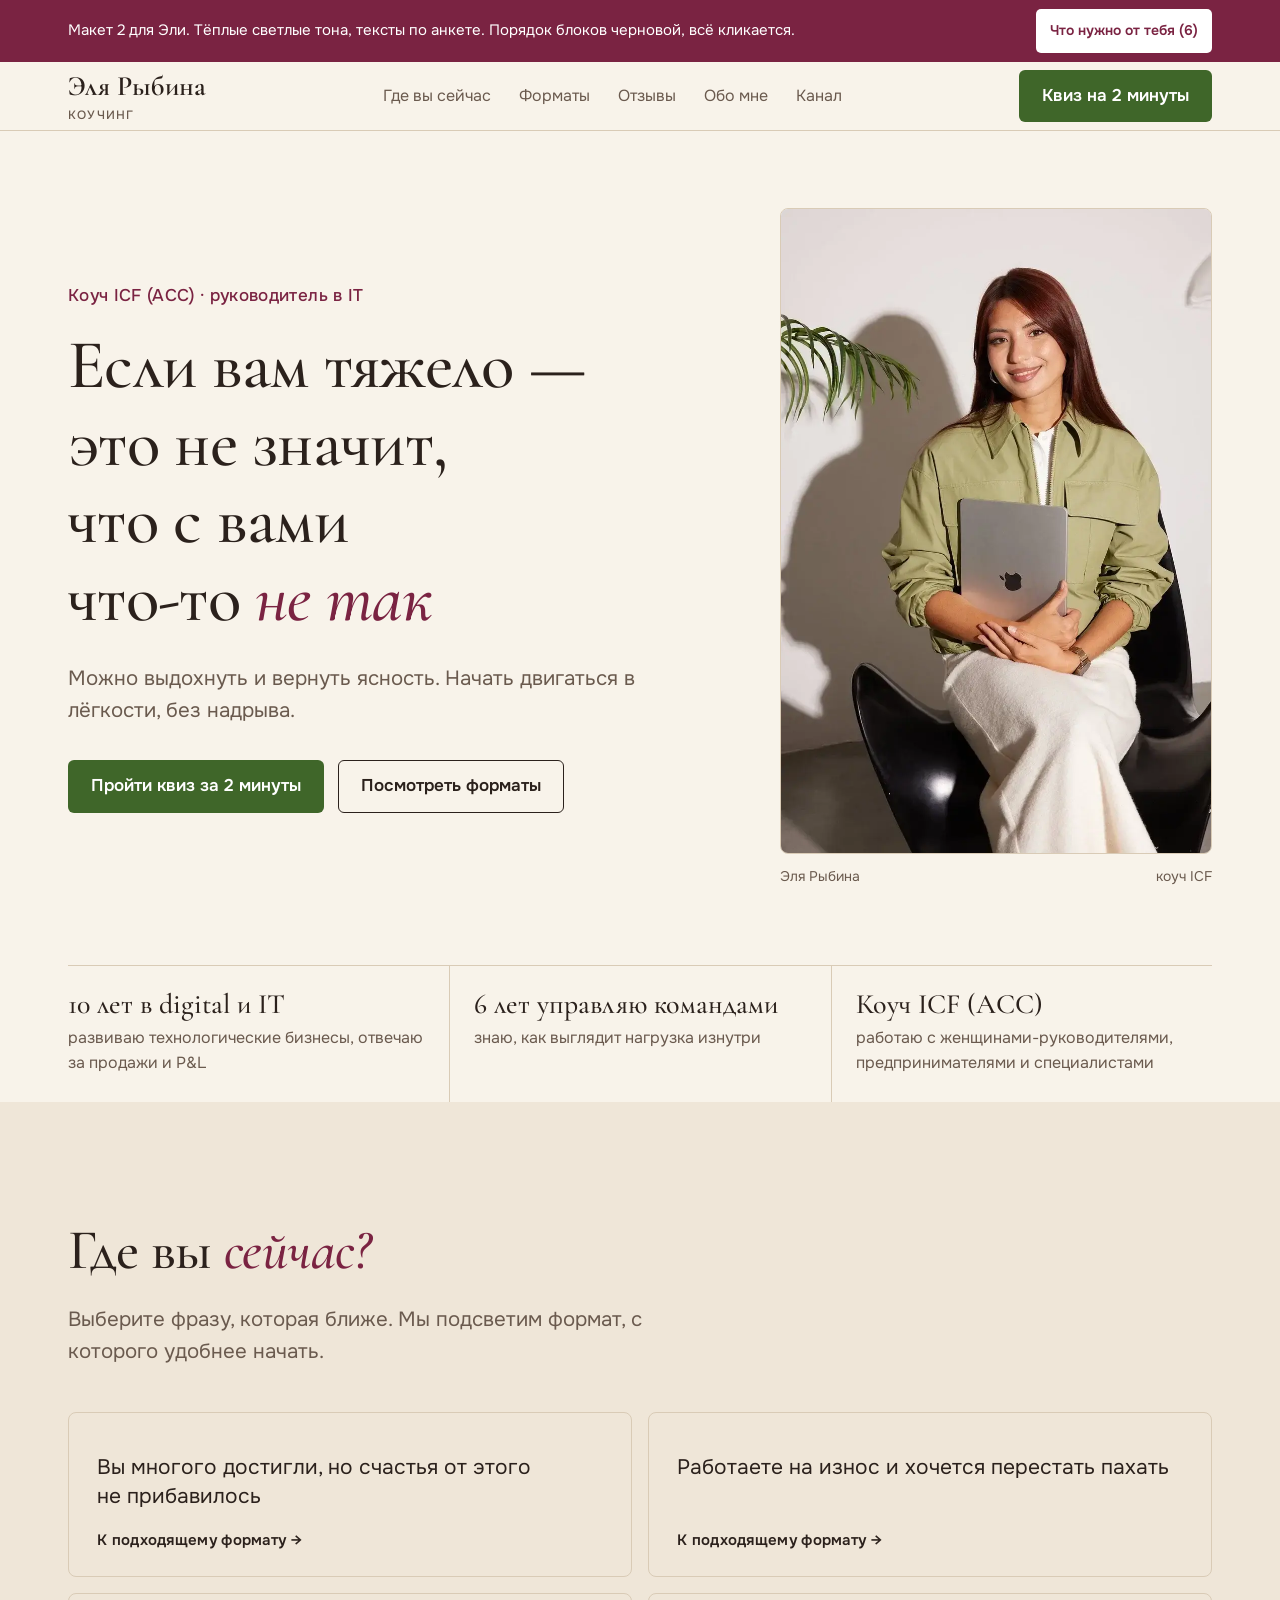
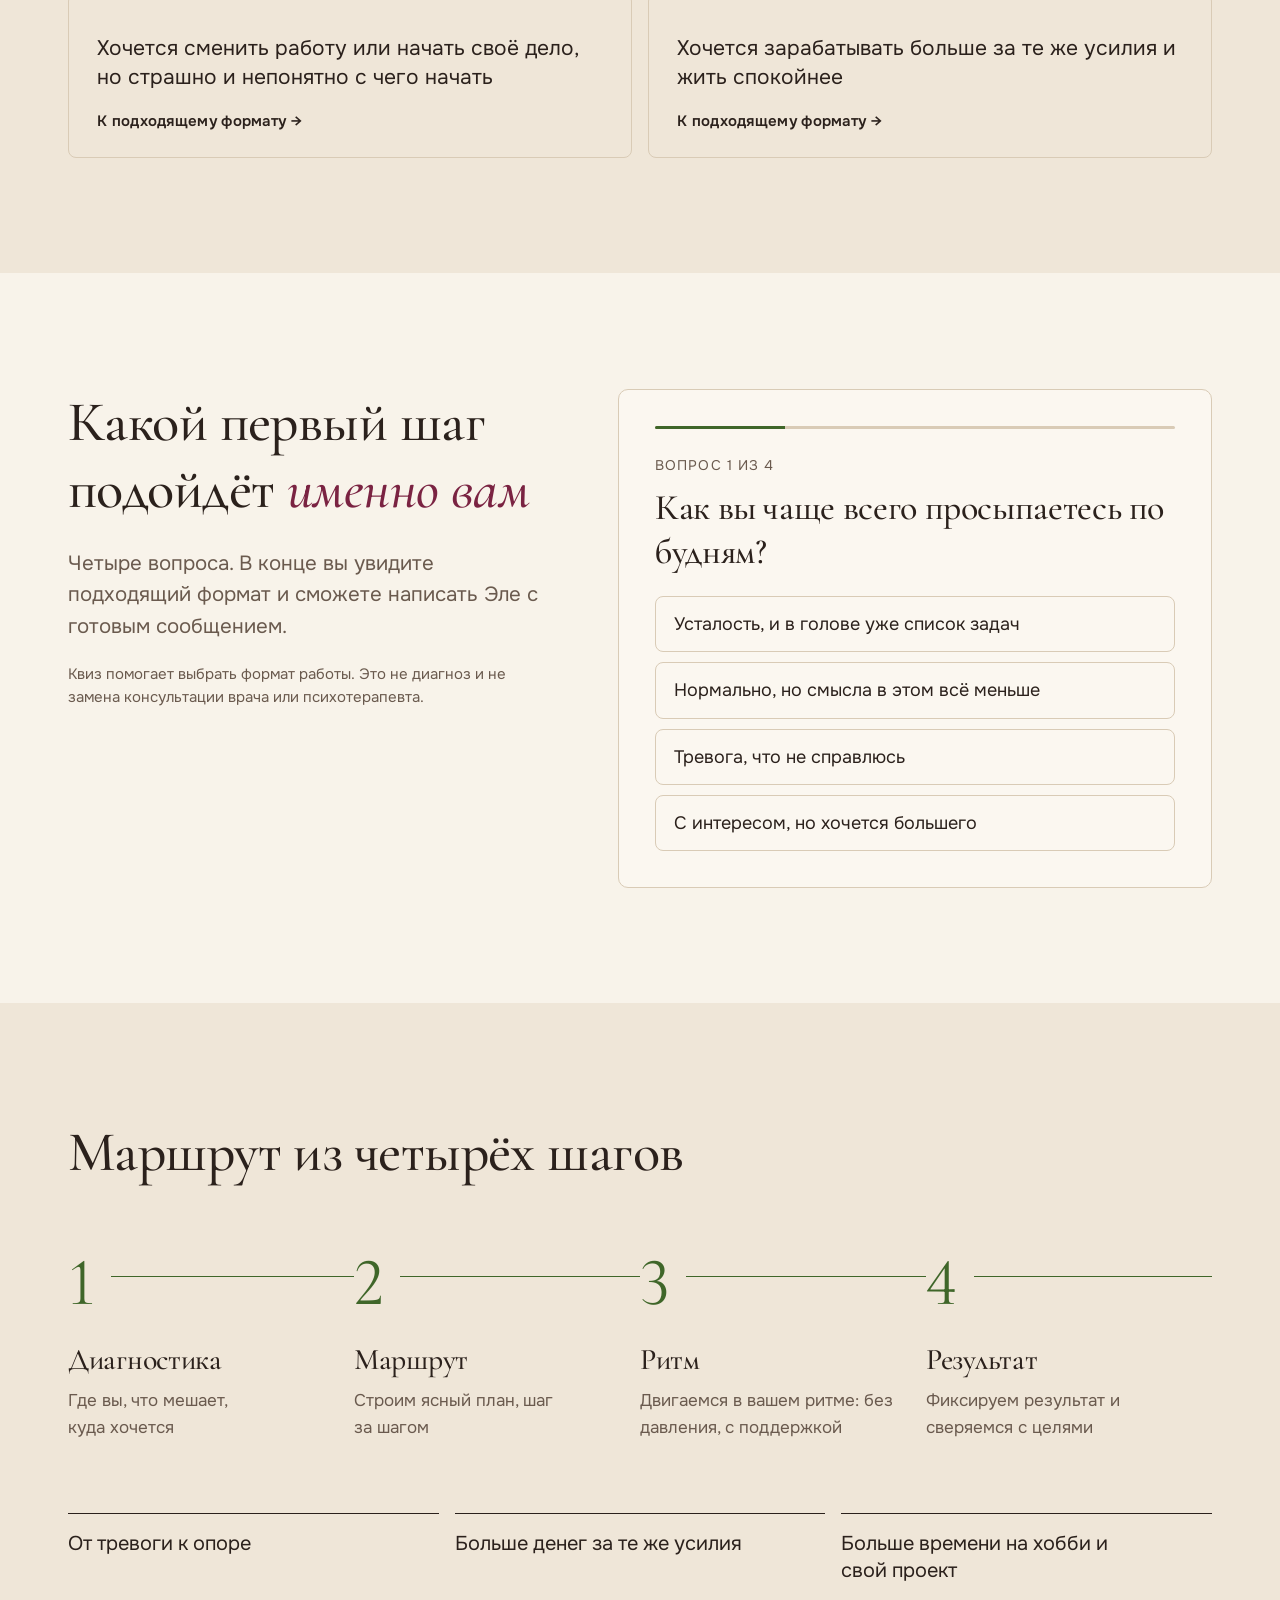
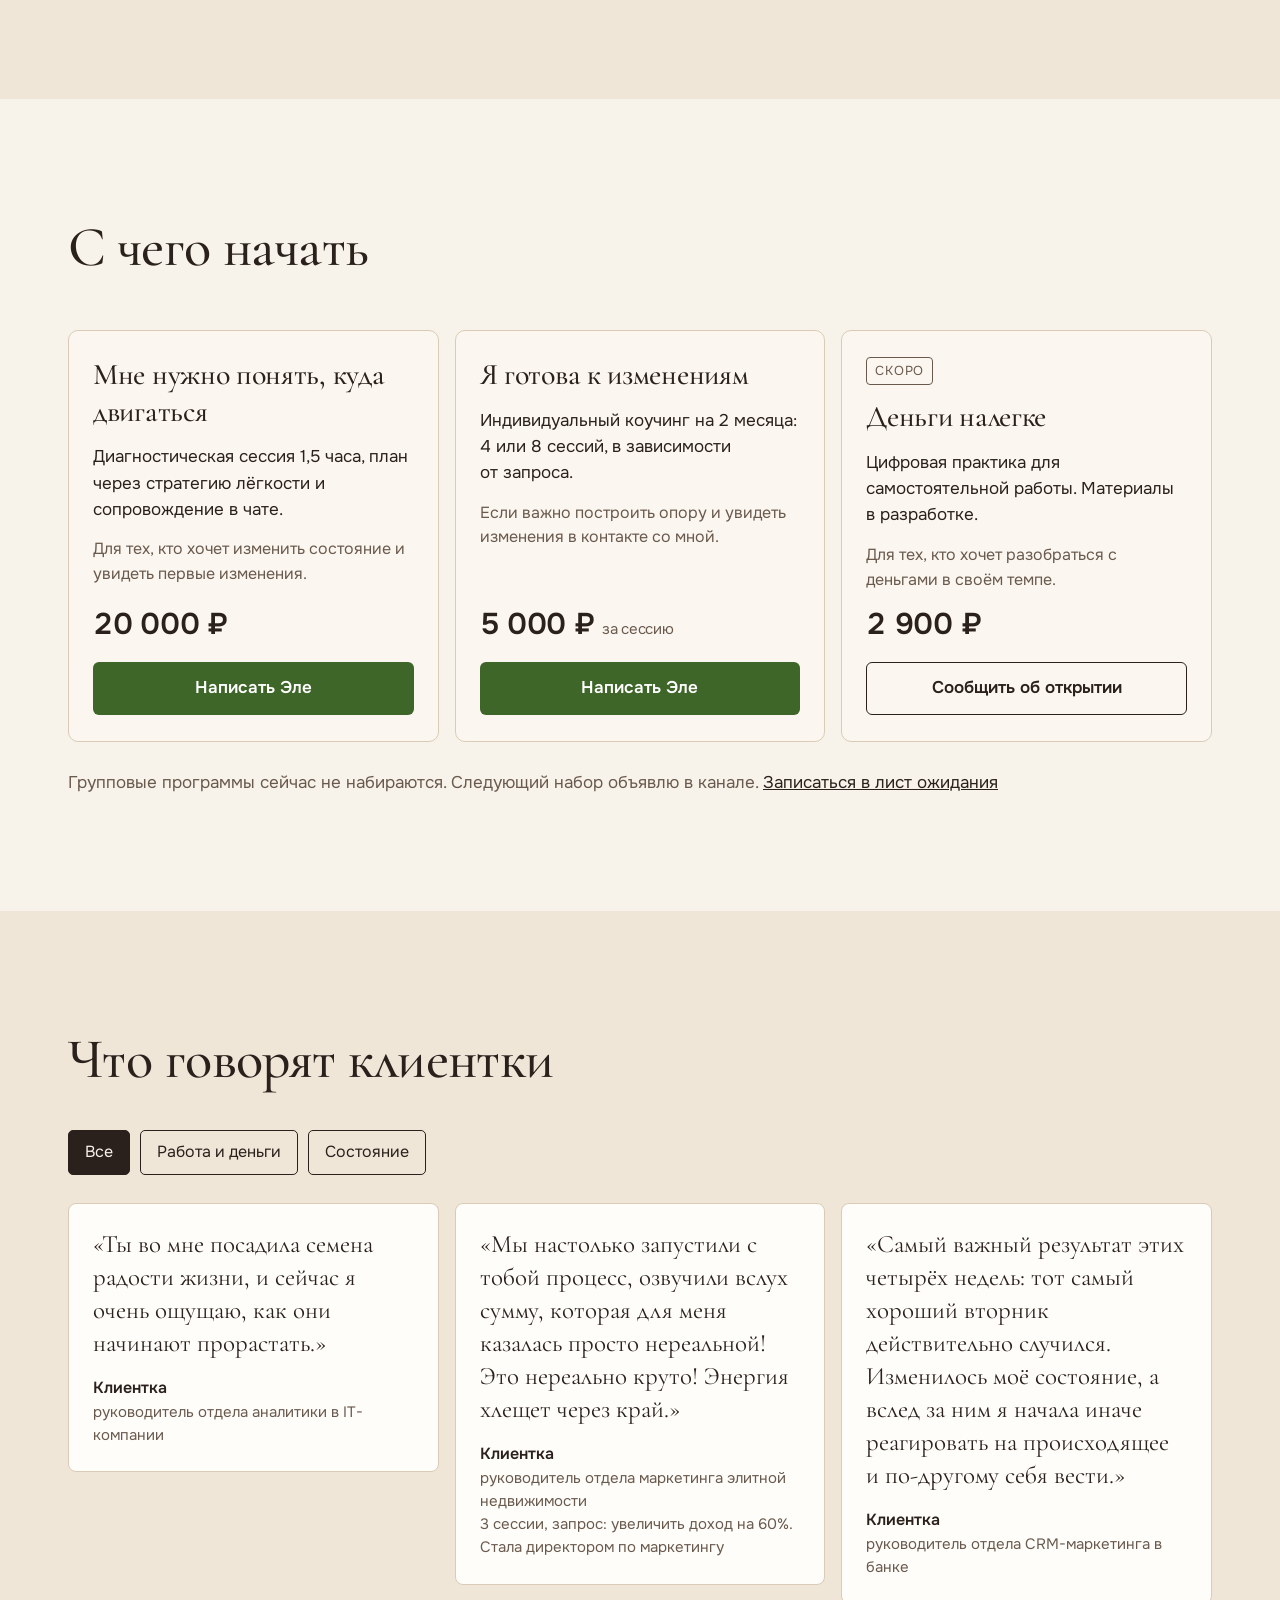
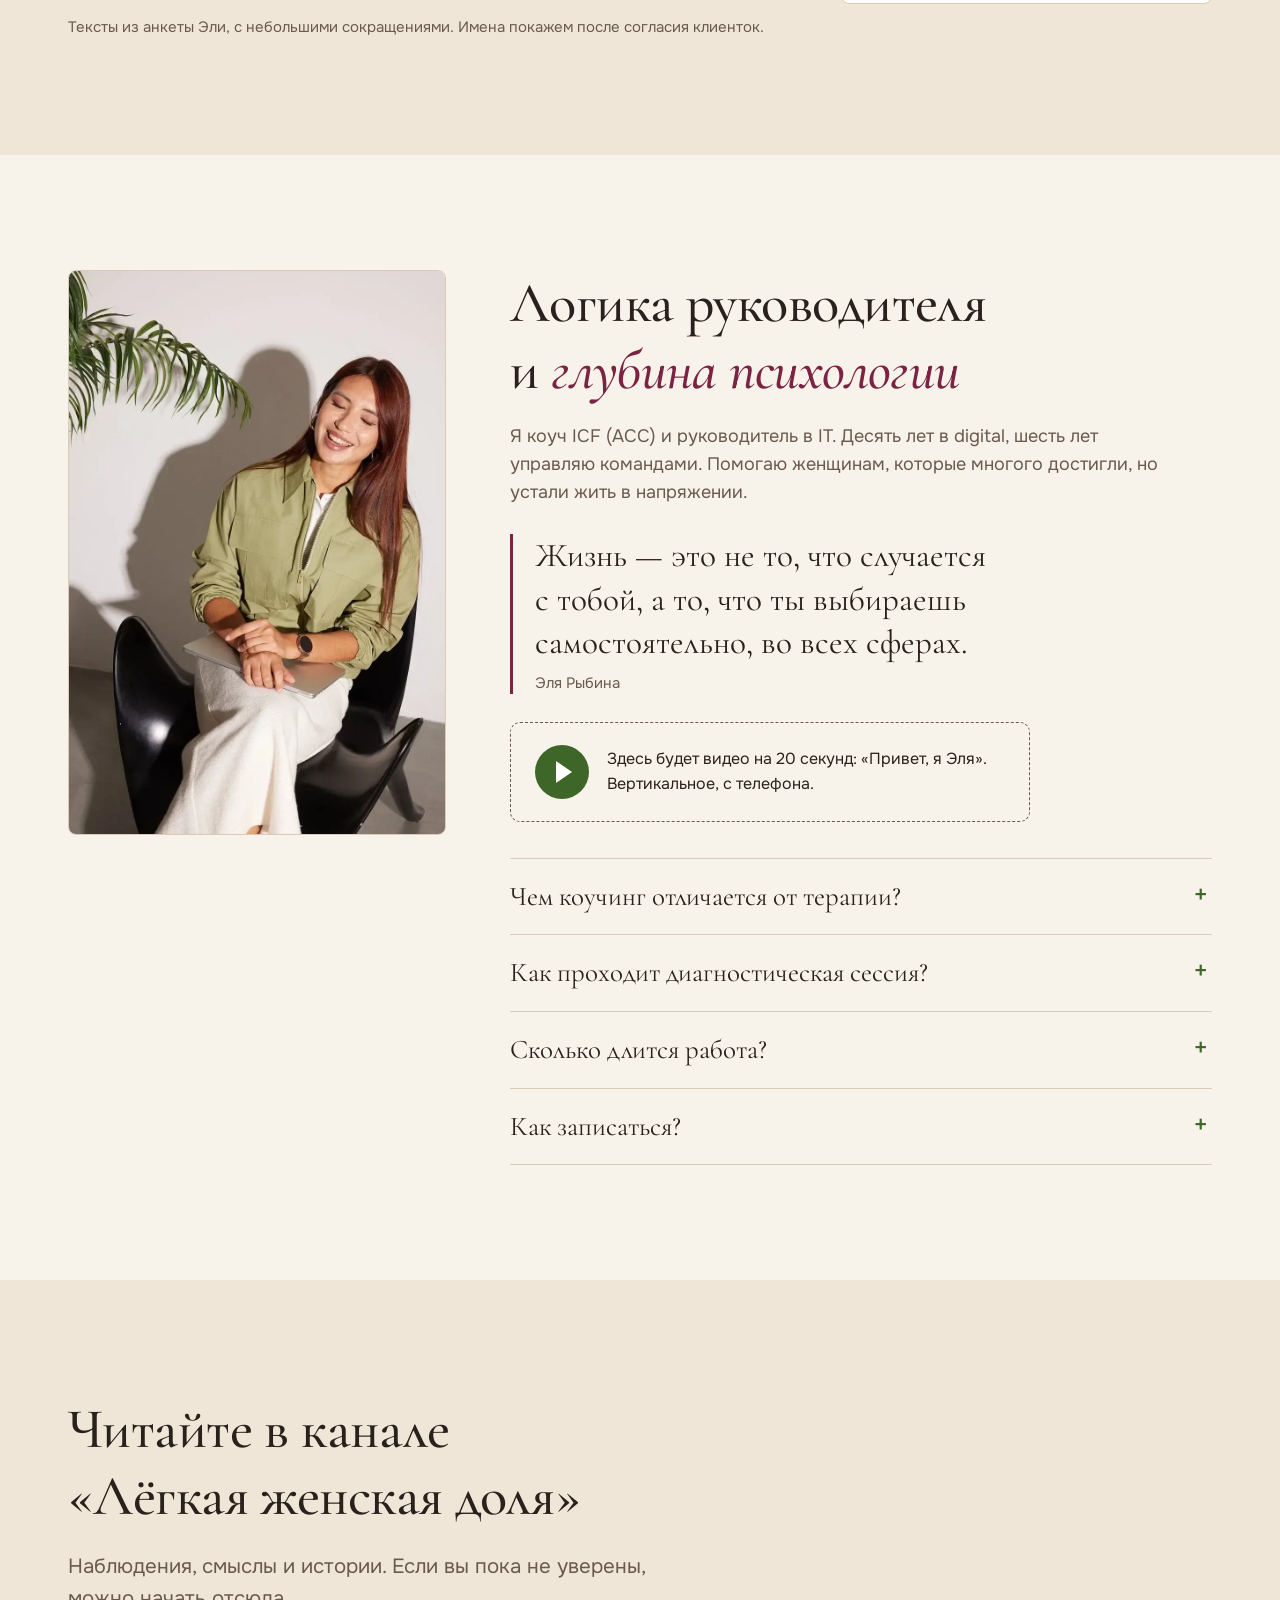
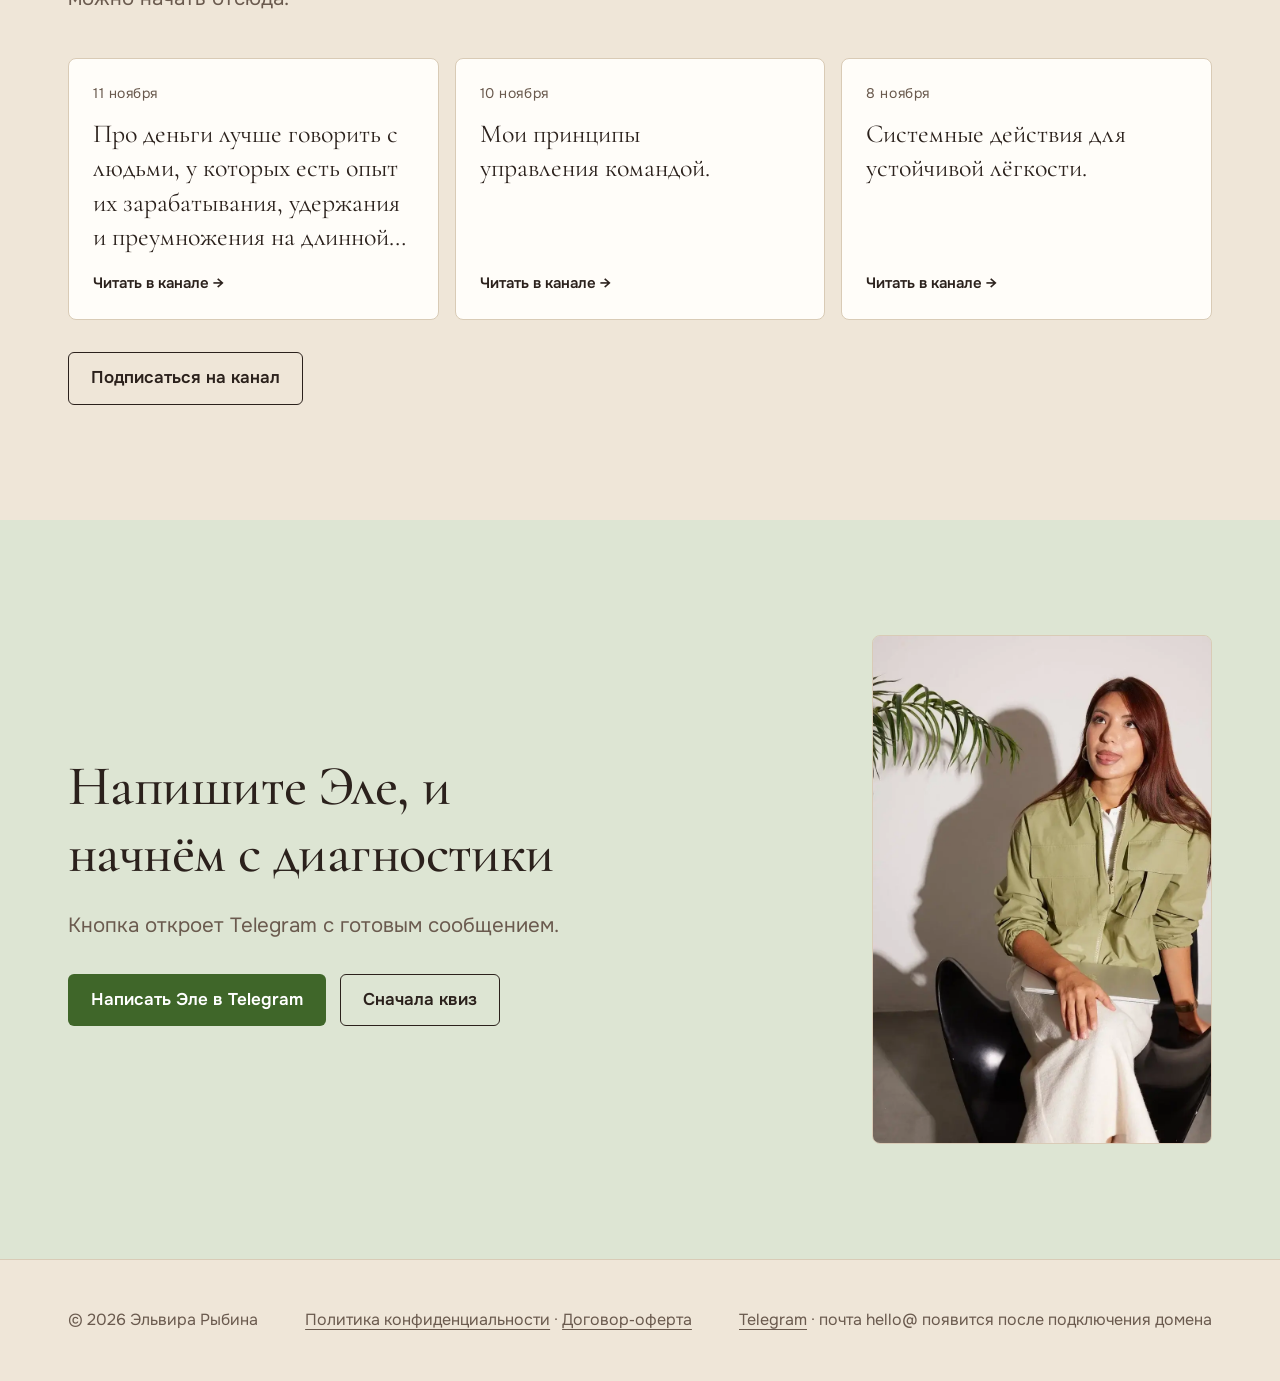
==== index.html @ 5ad1e7fe "Static mockup preview" ====
<!doctype html>
<html lang="ru">
<head>
<meta charset="utf-8">
<meta name="viewport" content="width=device-width,initial-scale=1">
<title>Эля Рыбина — коучинг (макет 2)</title>
<meta name="description" content="Коуч ICF Эля Рыбина: диагностика, маршрут и ритм для тех, кому тяжело, и для тех, кто хочет сменить дело. Квиз на 2 минуты и запись в Telegram.">
<meta name="robots" content="noindex,nofollow">
<meta property="og:type" content="website">
<meta property="og:title" content="Эля Рыбина — коучинг без надрыва">
<meta property="og:description" content="Квиз на 2 минуты: какой первый шаг подойдёт именно вам. Превью нового сайта.">
<link rel="preconnect" href="https://fonts.googleapis.com">
<link rel="preconnect" href="https://fonts.gstatic.com" crossorigin>
<link href="https://fonts.googleapis.com/css2?family=Cormorant+Garamond:ital,wght@0,500;0,600;1,500;1,600&family=Onest:wght@400;500;600&display=swap" rel="stylesheet">
<style>
:root{
  --forest:#EFE6D8; --forest2:#FBF7F0; --moss:#3F6629; --lime:#3F6629; --wine:#7A2342;
  --paper:#F8F3EA; --ink:#2B211C;
  --on-dark:#2B211C; --mut-dark:#6A5A4E; --line-d:#D9CBB6;
  --mut-light:#6A5A4E; --line-l:#D9CBB6;
  --serif:"Cormorant Garamond",Georgia,serif; --sans:Onest,system-ui,sans-serif;
  --gut:clamp(20px,4vw,48px); --max:1240px;
}
*{box-sizing:border-box;margin:0}
html{scroll-behavior:smooth;scroll-padding-top:72px}
body{font-family:var(--sans);font-size:18px;line-height:1.55;color:var(--on-dark);background:var(--forest);-webkit-text-size-adjust:100%}
img{display:block;max-width:100%;height:auto}
a{color:inherit}
button{font:inherit;color:inherit;cursor:pointer}
:focus-visible{outline:3px solid var(--lime);outline-offset:3px}
.wrap{max-width:var(--max);margin:0 auto;padding-inline:var(--gut)}
.dark{background:var(--forest);color:var(--on-dark)}
.light{background:var(--paper);color:var(--ink)}
section{padding-block:clamp(64px,9vw,120px)}
.kicker{font-size:14px;letter-spacing:.08em;text-transform:uppercase;font-weight:500;color:var(--lime);margin-bottom:18px}
.light .kicker{color:var(--moss)}
.hero .kicker{text-transform:none;letter-spacing:.02em;font-size:17px}
h1,h2,h3{font-family:var(--serif);font-weight:500;letter-spacing:-.01em;font-variant-numeric:lining-nums;font-feature-settings:"lnum" 1}
h1{font-size:clamp(44px,5.4vw,80px);line-height:1.12;text-wrap:balance}
h1 em,h2 em{font-style:italic;color:var(--lime)}
.light h2 em{color:var(--moss)}
h2{font-size:clamp(36px,4.4vw,58px);line-height:1.2;text-wrap:balance;max-width:24ch}
h3{font-size:30px;line-height:1.22}
p{text-wrap:pretty}
.lead{font-size:clamp(19px,1.6vw,22px);color:var(--mut-dark);max-width:46ch}
.light .lead{color:var(--mut-light)}
.btn{display:inline-flex;align-items:center;gap:10px;min-height:48px;padding:12px 22px;border-radius:6px;font-weight:600;font-size:17px;text-decoration:none;border:1px solid transparent;transition:transform .2s,background-color .2s,color .2s}
.btn:hover{transform:translateY(-2px)}
.btn-lime{background:var(--lime);color:#17220F}
.btn-ghost{background:transparent;border-color:var(--mut-dark);color:var(--on-dark)}
.btn-ghost:hover{background:var(--on-dark);color:var(--forest)}
.btn-ink{background:var(--forest);color:var(--on-dark)}
.btn-line{background:transparent;border-color:var(--ink);color:var(--ink)}
.btn-line:hover{background:var(--ink);color:var(--paper)}

/* preview ribbon */
.ribbon{background:var(--lime);color:#17220F;font-size:15px}
.ribbon .wrap{display:flex;gap:16px;align-items:center;justify-content:space-between;padding-block:9px}
.ribbon button{background:#17220F;color:var(--lime);border:0;border-radius:5px;padding:7px 14px;font-weight:600;font-size:14px;white-space:nowrap}

/* header */
header.top{position:sticky;top:0;z-index:20;background:var(--forest);border-bottom:1px solid var(--line-d)}
header.top .wrap{display:flex;align-items:center;justify-content:space-between;gap:20px;min-height:68px}
.brand{font-family:var(--serif);font-size:28px;font-weight:600;text-decoration:none;line-height:1.2}
.brand small{display:block;font-family:var(--sans);font-size:12px;letter-spacing:.1em;text-transform:uppercase;font-weight:500;color:var(--mut-dark);margin-top:5px}
nav.main{display:flex;gap:28px}
nav.main a{text-decoration:none;font-size:16px;color:var(--mut-dark);padding-block:8px}
nav.main a:hover{color:var(--on-dark)}
.menu-btn{display:none;background:none;border:1px solid var(--line-d);border-radius:6px;padding:9px 14px;font-size:15px}
.hdr-cta{display:inline-flex}

/* hero */
.hero{padding-block:clamp(40px,6vw,88px) 0}
.hero-grid{display:grid;grid-template-columns:minmax(0,1.2fr) minmax(0,.8fr);gap:clamp(32px,5vw,80px);align-items:center}
.hero .lead{margin:26px 0 34px}
.cta-row{display:flex;flex-wrap:wrap;gap:14px}
.photo{border:1px solid var(--line-d);border-radius:8px;overflow:hidden;background:#e6e2e1}
.photo img{width:100%}
.cap{display:flex;justify-content:space-between;gap:12px;font-size:14px;color:var(--mut-dark);margin-top:12px}
.facts{display:grid;grid-template-columns:repeat(3,1fr);margin-top:clamp(48px,6vw,80px);border-top:1px solid var(--line-d)}
.facts div{padding:22px 24px 26px 0;font-size:16px;color:var(--mut-dark)}
.facts div+div{padding-left:24px;border-left:1px solid var(--line-d)}
.facts b{display:block;font-family:var(--serif);font-size:26px;line-height:1.15;font-weight:500;color:var(--on-dark);margin-bottom:6px}

/* doors */
.doors{display:grid;grid-template-columns:repeat(2,1fr);gap:16px;margin-top:44px;align-items:start}
.door{display:block;text-align:left;background:transparent;border:1px solid var(--line-l);border-radius:8px;padding:26px 28px 24px;width:100%;transition:background-color .2s,color .2s,transform .2s}
.door:hover{background:var(--forest);color:var(--on-dark);transform:translateY(-2px)}
.door span.n{font-family:var(--serif);font-size:40px;line-height:1.2;color:var(--moss)}
.door:hover span.n{color:var(--lime)}
.door p{font-size:21px;line-height:1.38;margin:14px 0 18px}
.door span.go{font-size:15px;font-weight:600;letter-spacing:.02em}

/* quiz */
.quiz-grid{display:grid;grid-template-columns:minmax(0,.9fr) minmax(0,1.1fr);gap:clamp(32px,5vw,80px);align-items:start}
.quiz-grid .lead{margin-top:24px}
.fine{font-size:15px;color:var(--mut-dark);margin-top:20px;max-width:46ch}
.qcard{background:var(--forest2);border:1px solid var(--line-d);border-radius:10px;padding:clamp(22px,3vw,36px)}
.qprog{height:3px;background:var(--line-d);border-radius:2px;overflow:hidden;margin-bottom:26px}
.qprog i{display:block;height:100%;width:100%;background:var(--lime);transform-origin:left;transform:scaleX(.25);transition:transform .45s cubic-bezier(.2,.7,.2,1)}
.qstep{font-size:14px;letter-spacing:.08em;text-transform:uppercase;color:var(--mut-dark);margin-bottom:10px}
.qcard h3{font-size:clamp(28px,3vw,36px);margin-bottom:22px}
.opts{display:grid;gap:10px}
.opt{text-align:left;background:transparent;border:1px solid var(--line-d);border-radius:8px;padding:15px 18px;font-size:18px;line-height:1.35;transition:border-color .2s,background-color .2s}
.opt:hover{border-color:var(--lime);background:rgba(214,242,92,.06)}
.qback{background:none;border:0;color:var(--mut-dark);font-size:15px;margin-top:18px;text-decoration:underline;text-underline-offset:4px;padding:6px 0}
.res h3{font-size:clamp(34px,4vw,48px);margin-bottom:14px}
.res h3 em{color:var(--lime)}
.res p{color:var(--mut-dark);margin-bottom:12px}
.res .rec{border-top:1px solid var(--line-d);margin-top:20px;padding-top:20px}
.res .rec b{display:block;font-family:var(--serif);font-size:28px;font-weight:500;line-height:1.15;color:var(--on-dark);margin:4px 0 16px}
.hidden{display:none!important}

/* process */
.steps{display:grid;grid-template-columns:repeat(4,1fr);gap:0;margin-top:56px;position:relative}
.steps::before{content:"";position:absolute;left:0;right:0;top:34px;height:1px;background:var(--moss);transform-origin:left;transform:scaleX(0);transition:transform 1.2s cubic-bezier(.2,.7,.2,1)}
.steps.in::before{transform:scaleX(1)}
.step{padding:0 28px 0 0;position:relative}
.step .num{font-family:var(--serif);font-size:68px;line-height:1.2;background:var(--paper);display:inline-block;padding-right:16px;color:var(--moss)}
.step h3{font-size:30px;margin:18px 0 10px}
.step p{color:var(--mut-light);font-size:17px}
.shifts{display:grid;grid-template-columns:repeat(3,1fr);gap:16px;margin-top:64px}
.shift{border-top:1px solid var(--ink);padding-top:16px;font-size:20px;line-height:1.35}

/* formats */
.formats{display:grid;grid-template-columns:repeat(4,1fr);gap:16px;margin-top:48px;align-items:start}
.fcard{border:1px solid var(--line-d);border-radius:10px;padding:26px 24px;background:var(--forest2);display:flex;flex-direction:column;gap:14px;transition:border-color .3s}
.fcard.hl{border-color:var(--lime)}
.fcard h3{font-size:30px}
.fcard .what{color:var(--on-dark);font-size:17px}
.fcard .for{color:var(--mut-dark);font-size:16px}
.price{font-family:var(--serif);font-size:38px;line-height:1.2;margin-top:6px}
.price small{font-family:var(--sans);font-size:15px;color:var(--mut-dark)}
.tag{display:inline-block;align-self:flex-start;font-size:13px;letter-spacing:.06em;text-transform:uppercase;border:1px solid var(--mut-dark);color:var(--mut-dark);border-radius:4px;padding:3px 8px}
.fcard .btn{margin-top:6px;justify-content:center}

/* reviews */
.chips{display:flex;flex-wrap:wrap;gap:10px;margin:36px 0 28px}
.chip{background:transparent;border:1px solid var(--ink);border-radius:5px;padding:9px 16px;font-size:16px}
.chip[aria-pressed=true]{background:var(--ink);color:var(--paper)}
.rev{columns:3;column-gap:16px}
.rv{break-inside:avoid;border:1px solid var(--line-l);border-radius:8px;padding:24px;margin-bottom:16px;background:#fff}
.rv q{display:block;font-family:var(--serif);font-size:25px;line-height:1.32;quotes:"«" "»"}
.rv footer{margin-top:16px;font-size:15px;color:var(--mut-light)}
.rv footer b{display:block;color:var(--ink);font-weight:600;font-size:16px}
.rv.off{display:none}
.src{font-size:15px;color:var(--mut-light);margin-top:12px}

/* about */
.about-grid{display:grid;grid-template-columns:minmax(0,.7fr) minmax(0,1.3fr);gap:clamp(32px,5vw,80px);align-items:start}
.about-grid .photo{max-width:380px}
.about-grid p{margin-top:18px;max-width:56ch;color:var(--mut-dark)}
details{border-top:1px solid var(--line-d)}
details:last-of-type{border-bottom:1px solid var(--line-d)}
summary{list-style:none;cursor:pointer;padding:20px 40px 20px 0;font-family:var(--serif);font-size:27px;line-height:1.32;position:relative}
summary::-webkit-details-marker{display:none}
summary::after{content:"+";position:absolute;right:4px;top:18px;font-family:var(--sans);font-size:28px;color:var(--lime)}
details[open] summary::after{content:"–"}
details p{margin:0 0 22px;max-width:60ch}
.faq{margin-top:36px}

/* channel */
.posts{display:grid;grid-template-columns:repeat(3,1fr);gap:16px;margin-top:44px;align-items:start}
.post{display:block;text-decoration:none;border:1px solid var(--line-l);border-radius:8px;padding:24px;background:#fff;transition:transform .2s,border-color .2s}
.post:hover{transform:translateY(-3px);border-color:var(--ink)}
.post time{font-size:14px;color:var(--mut-light);letter-spacing:.04em}
.post p{font-family:var(--serif);font-size:26px;line-height:1.32;margin:12px 0 18px}
.post span{font-size:15px;font-weight:600}

/* final */
.final-grid{display:grid;grid-template-columns:minmax(0,1.3fr) minmax(0,.7fr);gap:clamp(32px,5vw,80px);align-items:center}
.final .photo{max-width:340px}

footer.site{background:var(--forest);border-top:1px solid var(--line-d);padding-block:36px;font-size:16px;color:var(--mut-dark)}
footer.site .wrap{display:flex;flex-wrap:wrap;gap:12px 32px;justify-content:space-between;align-items:baseline}
footer.site .sep{font-style:normal}
footer.site a{text-underline-offset:4px}

/* drawer */
.drawer{position:fixed;inset:0;z-index:50;display:none}
.drawer.open{display:block}
.drawer .bg{position:absolute;inset:0;background:rgba(10,16,12,.6)}
.drawer .panel{position:absolute;right:0;top:0;bottom:0;width:min(440px,100%);background:var(--paper);color:var(--ink);padding:28px 26px;overflow:auto}
.drawer h2{font-size:34px;max-width:none;clear:both;padding-top:18px}
.drawer ul{list-style:none;padding:0;margin:22px 0}
.drawer li{border-top:1px solid var(--line-l);padding:14px 0;font-size:17px;display:flex;flex-direction:column;gap:8px}
.drawer input[type=text]{width:100%;min-height:46px;padding:10px 12px;border:1px solid var(--mut-light);border-radius:6px;background:#fff;font:inherit;font-size:17px;color:var(--ink)}
.drawer .x{float:right;background:none;border:1px solid var(--ink);border-radius:5px;padding:8px 14px;font-size:15px}

.mmenu{display:none}
.js .rise{opacity:0;transform:translateY(22px);transition:opacity .7s ease,transform .7s cubic-bezier(.2,.7,.2,1)}
.js .rise.in{opacity:1;transform:none}
.h1l{display:block;opacity:0;transform:translateY(26px);animation:rise .9s cubic-bezier(.2,.7,.2,1) forwards}
.h1l:nth-child(2){animation-delay:.12s}.h1l:nth-child(3){animation-delay:.24s}
@keyframes rise{to{opacity:1;transform:none}}
@media (prefers-reduced-motion:reduce){.js .rise{opacity:1;transform:none;transition:none}html{scroll-behavior:auto}.h1l{animation-duration:.01s}.steps::before{transition:none}}

@media (max-width:980px){
  nav.main,.hdr-cta{display:none}
  .menu-btn{display:block}
  .mmenu.open{display:block;background:var(--forest);border-bottom:1px solid var(--line-d)}
  .mmenu a{display:block;padding:16px var(--gut);border-top:1px solid var(--line-d);text-decoration:none;font-size:19px}
  .hero-grid,.quiz-grid,.about-grid,.final-grid{grid-template-columns:1fr}
  .hero-grid .photo-col{max-width:340px}
  .facts{grid-template-columns:1fr}
  .facts div,.facts div+div{padding:18px 0;border-left:0;border-top:1px solid var(--line-d)}
  .facts div:first-child{border-top:0}
  .doors{grid-template-columns:1fr}
  .steps{grid-template-columns:1fr;gap:34px}
  .steps::before{display:none}
  .step{padding:0}
  .step .num{background:none}
  .shifts{grid-template-columns:1fr}
  .formats{grid-template-columns:1fr 1fr}
  .rev{columns:1}
  .posts{grid-template-columns:1fr}
  .final .photo{max-width:260px}
}
@media (max-width:620px){
  body{font-size:17px}
  .formats{grid-template-columns:1fr}
  .ribbon .wrap{flex-direction:column;align-items:flex-start;gap:8px}
  .cta-row .btn{width:100%;justify-content:center}
}

.more-wrap{display:none;margin-top:8px}
@media (max-width:620px){
  section{padding-block:44px}
  .hero{padding-block:28px 0}
  h1{font-size:clamp(40px,11.5vw,52px)}
  h2{font-size:clamp(32px,9vw,40px)}
  .hero .lead{margin:18px 0 24px}
  .hero-grid .photo-col{max-width:250px;margin-inline:auto}
  .facts{display:none}
  .hero{padding-bottom:44px}
  .doors{gap:10px;margin-top:28px}
  .door{padding:16px 18px}
  .door span.n{display:none}
  .door p{font-size:19px;margin:0 0 10px}
  .steps{grid-template-columns:1fr 1fr;gap:26px 18px;margin-top:32px}
  .step .num{font-size:46px;padding:0}
  .step h3{font-size:26px;margin:8px 0 6px}
  .step p{font-size:16px;text-wrap:balance}
  footer.site .sep{display:none}
  footer.site .wrap>span{display:flex;flex-direction:column;gap:0}
  .shifts{margin-top:36px;gap:12px}
  .shift{font-size:18px}
  .formats{margin-top:30px;gap:12px}
  .fcard{padding:20px 18px;gap:10px}
  .chips{margin:24px 0 20px}
  .rv{padding:18px}
  .rv q{font-size:22px}
  .rv.extra{display:none}
  #rev.all-shown .rv.extra{display:block}
  .rv.extra.off{display:none!important}
  .more-wrap{display:block}
  .about-grid .photo{max-width:230px;margin-inline:auto}
  .faq{margin-top:24px}
  summary{font-size:23px;padding:16px 36px 16px 0}
  .post:nth-child(3){display:none}
  .posts{margin-top:28px;gap:12px}
  .post{padding:18px}
  .post p{font-size:23px;margin:8px 0 12px}
  .final .photo{display:none}
}

.nw{white-space:nowrap}
.photo{background:#DCE5DF}
.price{font-family:var(--sans);font-weight:600;font-size:30px;letter-spacing:-.01em}
.price small{font-weight:400}
.step .num{font-variant-numeric:lining-nums;font-feature-settings:"lnum" 1}
.formats{align-items:stretch}
.fcard .btn{margin-top:auto}
.posts{align-items:stretch}
.post{display:flex;flex-direction:column}
.post p{display:-webkit-box;-webkit-line-clamp:3;-webkit-box-orient:vertical;overflow:hidden}
.post span{margin-top:auto}
.btn{text-align:center;white-space:nowrap}
.ribbon button,.menu-btn{min-height:44px}
footer.site a{display:inline-block;padding-block:12px}
html{scroll-padding-top:69px}
.final .photo{justify-self:end}
.shift,.facts div,.step p,.res p,.hero .lead,.lead{text-wrap:pretty}

/* макет 2: тёплые светлые тона по анкете (2026-11-18) */
.btn-lime{background:var(--moss);color:#fff}
.btn-lime:hover{background:#34561F}
.ribbon{background:var(--wine);color:#fff}
.ribbon button{background:#fff;color:var(--wine)}
h1 em,h2 em,.light h2 em,.res h3 em{color:var(--wine)}
.kicker,.light .kicker{color:var(--wine)}
.photo{background:#E9E1D3;border-color:var(--line-d)}
header.top,.mmenu.open{background:var(--paper)}
.opt:hover{background:rgba(63,102,41,.07)}
:focus-visible{outline-color:var(--moss)}
.btn-ghost{border-color:var(--ink);color:var(--ink)}
.btn-ghost:hover{background:var(--ink);color:var(--paper)}
.door:hover{background:var(--moss);color:#fff}
.door:hover span.n{color:#fff}
.rv{background:#FFFDF9}
.post{background:#FFFDF9}
.final{background:#DDE5D3}
.final .btn-ghost{border-color:var(--ink)}
footer.site{background:var(--forest)}
.qcard,.fcard{background:var(--forest2)}
.fcard.hl{border-color:var(--moss);box-shadow:inset 0 0 0 1px var(--moss)}
.formats{grid-template-columns:repeat(3,1fr)}
.quote{font-family:var(--serif);font-size:clamp(26px,2.6vw,34px);line-height:1.3;border-left:3px solid var(--wine);padding-left:22px;margin:28px 0 8px;max-width:30ch}
.quote small{display:block;font-family:var(--sans);font-size:15px;color:var(--mut-dark);margin-top:10px}
.videoph{margin-top:28px;border:1.5px dashed var(--mut-dark);border-radius:10px;padding:22px 24px;display:flex;gap:18px;align-items:center;max-width:520px}
.videoph i{flex:none;width:54px;height:54px;border-radius:50%;background:var(--moss);position:relative}
.videoph i::after{content:"";position:absolute;left:21px;top:16px;border-left:16px solid #fff;border-top:11px solid transparent;border-bottom:11px solid transparent}
.videoph p{margin:0!important;font-size:16px;color:var(--ink)!important}
.wait{margin-top:28px;font-size:17px;color:var(--mut-dark)}
.wait a{color:var(--ink)}
.facts b{font-size:28px}
@media (max-width:980px){.formats{grid-template-columns:1fr}.about-grid>div:first-child .photo{position:static}}
.about-grid>div:first-child .photo{position:sticky;top:96px}
.fcard .price{margin-top:auto;font-variant-numeric:tabular-nums}
.fcard .btn{margin-top:6px}
.doors{align-items:stretch}
.door{display:flex;flex-direction:column}
.door span.go{margin-top:auto}
.post p{-webkit-line-clamp:4}
.steps+.shifts{margin-top:72px}
@media (max-width:620px){.chips{gap:8px}.chip{padding:8px 12px;font-size:15px}}

</style>
</head>
<body>

<div class="ribbon"><div class="wrap">
  <span>Макет 2 для Эли. Тёплые светлые тона, тексты по анкете. Порядок блоков черновой, всё кликается.</span>
  <button type="button" id="needBtn">Что нужно от тебя (<span id="needN">6</span>)</button>
</div></div>

<header class="top"><div class="wrap">
  <a class="brand" href="#top">Эля Рыбина<small>коучинг</small></a>
  <nav class="main" aria-label="Разделы">
    <a href="#o-vas">Где вы сейчас</a><a href="#format">Форматы</a><a href="#otzyvy">Отзывы</a><a href="#obo-mne">Обо мне</a><a href="#kanal">Канал</a>
  </nav>
  <a class="btn btn-lime hdr-cta" href="#kviz">Квиз на 2 минуты</a>
  <button class="menu-btn" type="button" id="menuBtn" aria-expanded="false" aria-controls="mmenu">Меню</button>
</div>
<div class="mmenu" id="mmenu">
  <a href="#kviz">Квиз на 2 минуты</a><a href="#format">Форматы</a><a href="#otzyvy">Отзывы</a><a href="#obo-mne">Обо мне</a><a href="#kanal">Канал</a>
</div></header>

<main id="top">
<section class="hero light">
  <div class="wrap">
    <div class="hero-grid">
      <div>
        <p class="kicker">Коуч ICF (ACC) · руководитель в&nbsp;IT</p>
        <h1><span class="h1l">Если вам тяжело —</span><span class="h1l">это не значит, что с вами</span><span class="h1l">что-то <em>не так</em></span></h1>
        <p class="lead">Можно выдохнуть и вернуть ясность. Начать двигаться в лёгкости, без надрыва.</p>
        <div class="cta-row">
          <a class="btn btn-lime" href="#kviz">Пройти квиз за 2 минуты</a>
          <a class="btn btn-ghost" href="#format">Посмотреть форматы</a>
        </div>
      </div>
      <div class="photo-col">
        <div class="photo"><img src="assets/IMG_0278.webp" width="854" height="1280" alt="Эля Рыбина с ноутбуком в оливковой куртке" fetchpriority="high"></div>
        <div class="cap"><span>Эля Рыбина</span><span>коуч ICF</span></div>
      </div>
    </div>
    <div class="facts">
      <div><b>10 лет в digital и IT</b>развиваю технологические бизнесы, отвечаю за продажи и P&amp;L</div>
      <div><b>6 лет управляю командами</b>знаю, как выглядит нагрузка изнутри</div>
      <div><b>Коуч ICF (ACC)</b>работаю с женщинами-руководителями, предпринимателями и специалистами</div>
    </div>
  </div>
</section>

<section class="dark" id="o-vas">
  <div class="wrap">
    <h2>Где вы <em>сейчас?</em></h2>
    <p class="lead" style="margin-top:20px">Выберите фразу, которая ближе. Мы подсветим формат, с которого удобнее начать.</p>
    <div class="doors">
      <button class="door" type="button" data-fmt="diag"><p>Вы многого достигли, но счастья от этого не прибавилось</p><span class="go">К подходящему формату →</span></button>
      <button class="door" type="button" data-fmt="weekly"><p>Работаете на износ и хочется перестать пахать</p><span class="go">К подходящему формату →</span></button>
      <button class="door" type="button" data-fmt="diag"><p>Хочется сменить работу или начать своё дело, но страшно и непонятно с чего начать</p><span class="go">К подходящему формату →</span></button>
      <button class="door" type="button" data-fmt="weekly"><p>Хочется зарабатывать больше за те же усилия и жить спокойнее</p><span class="go">К подходящему формату →</span></button>
    </div>
  </div>
</section>

<section class="light" id="kviz">
  <div class="wrap quiz-grid">
    <div>
      <h2>Какой первый шаг подойдёт <em>именно вам</em></h2>
      <p class="lead">Четыре вопроса. В конце вы увидите подходящий формат и сможете написать Эле с готовым сообщением.</p>
      <p class="fine">Квиз помогает выбрать формат работы. Это не диагноз и не замена консультации врача или психотерапевта.</p>
    </div>
    <div class="qcard" id="qcard" aria-live="polite">
      <div id="qbody"></div>
    </div>
  </div>
</section>

<section class="dark" id="kak">
  <div class="wrap">
    <h2>Маршрут из четырёх шагов</h2>
    <div class="steps" id="steps">
      <div class="step"><span class="num" style="background:var(--forest)">1</span><h3>Диагностика</h3><p>Где вы, что мешает, куда хочется</p></div>
      <div class="step"><span class="num" style="background:var(--forest)">2</span><h3>Маршрут</h3><p>Строим ясный план, шаг за шагом</p></div>
      <div class="step"><span class="num" style="background:var(--forest)">3</span><h3>Ритм</h3><p>Двигаемся в вашем ритме: без давления, с поддержкой</p></div>
      <div class="step"><span class="num" style="background:var(--forest)">4</span><h3>Результат</h3><p>Фиксируем результат и сверяемся с целями</p></div>
    </div>
    <div class="shifts">
      <div class="shift">От тревоги к опоре</div>
      <div class="shift">Больше денег за те же усилия</div>
      <div class="shift">Больше времени на хобби и свой проект</div>
    </div>
  </div>
</section>

<section class="light" id="format">
  <div class="wrap">
    <h2>С чего начать</h2>
    <div class="formats" id="formats">
      <article class="fcard" data-id="diag">
        <h3>Мне нужно понять, куда двигаться</h3>
        <p class="what">Диагностическая сессия 1,5 часа, план через стратегию лёгкости и сопровождение в чате.</p>
        <p class="for">Для тех, кто хочет изменить состояние и увидеть первые изменения.</p>
        <p class="price">20 000 ₽</p>
        <a class="btn btn-lime tg" data-msg="Здравствуйте, Эля! Хочу диагностическую сессию («Мне нужно понять, куда двигаться»)." href="#">Написать Эле</a>
      </article>
      <article class="fcard" data-id="weekly">
        <h3>Я готова к изменениям</h3>
        <p class="what">Индивидуальный коучинг на 2 месяца: 4 или 8 сессий, в зависимости от запроса.</p>
        <p class="for">Если важно построить опору и увидеть изменения в контакте со мной.</p>
        <p class="price">5 000 ₽ <small>за сессию</small></p>
        <a class="btn btn-lime tg" data-msg="Здравствуйте, Эля! Хочу индивидуальный коучинг («Я готова к изменениям»)." href="#">Написать Эле</a>
      </article>
      <article class="fcard" data-id="digital">
        <span class="tag">Скоро</span>
        <h3>Деньги налегке</h3>
        <p class="what">Цифровая практика для самостоятельной работы. Материалы в разработке.</p>
        <p class="for">Для тех, кто хочет разобраться с деньгами в своём темпе.</p>
        <p class="price">2 900 ₽</p>
        <a class="btn btn-ghost tg" data-msg="Здравствуйте, Эля! Сообщите мне, когда откроется «Деньги налегке»." href="#">Сообщить об открытии</a>
      </article>
    </div>
    <p class="wait">Групповые программы сейчас не набираются. Следующий набор объявлю в канале. <a class="tg" data-msg="Здравствуйте, Эля! Запишите меня в лист ожидания на групповую программу." href="#">Записаться в лист ожидания</a></p>
  </div>
</section>

<section class="dark" id="otzyvy">
  <div class="wrap">
    <h2>Что говорят клиентки</h2>
    <div class="chips" role="group" aria-label="Фильтр отзывов">
      <button class="chip" type="button" data-f="all" aria-pressed="true">Все</button>
      <button class="chip" type="button" data-f="career" aria-pressed="false">Работа и деньги</button>
      <button class="chip" type="button" data-f="state" aria-pressed="false">Состояние</button>
    </div>
    <div class="rev" id="rev">
      <div class="rv" data-t="state"><q>Ты во мне посадила семена радости жизни, и сейчас я очень ощущаю, как они начинают прорастать.</q><footer><b>Клиентка</b>руководитель отдела аналитики в IT-компании</footer></div>
      <div class="rv" data-t="career"><q>Мы настолько запустили с тобой процесс, озвучили вслух сумму, которая для меня казалась просто нереальной! Это нереально круто! Энергия хлещет через край.</q><footer><b>Клиентка</b>руководитель отдела маркетинга элитной недвижимости<br>3 сессии, запрос: увеличить доход на 60%. Стала директором по маркетингу</footer></div>
      <div class="rv" data-t="state"><q>Самый важный результат этих четырёх недель: тот самый хороший вторник действительно случился. Изменилось моё состояние, а вслед за ним я начала иначе реагировать на происходящее и по-другому себя вести.</q><footer><b>Клиентка</b>руководитель отдела CRM-маркетинга в банке</footer></div>
    </div>
    <p class="src">Тексты из анкеты Эли, с небольшими сокращениями. Имена покажем после согласия клиенток.</p>
  </div>
</section>

<section class="light" id="obo-mne">
  <div class="wrap about-grid">
    <div>
      <div class="photo"><img src="assets/IMG_0283.webp" width="854" height="1280" alt="Эля Рыбина смеётся, руки на ноутбуке" loading="lazy"></div>
    </div>
    <div>
      <h2>Логика руководителя и <em>глубина психологии</em></h2>
      <p>Я коуч ICF (ACC) и руководитель в IT. Десять лет в digital, шесть лет управляю командами. Помогаю женщинам, которые многого достигли, но устали жить в напряжении.</p>
      <blockquote class="quote">Жизнь — это не то, что случается с тобой, а то, что ты выбираешь самостоятельно, во всех сферах.<small>Эля Рыбина</small></blockquote>
      <div class="videoph"><i aria-hidden="true"></i><p>Здесь будет видео на 20 секунд: «Привет, я Эля». Вертикальное, с телефона.</p></div>
      <div class="faq">
        <details><summary>Чем коучинг отличается от терапии?</summary><p>Коучинг и психотерапия — разные инструменты. Я помогаю исследовать привычные способы думать, действовать и чувствовать, находить опору и принимать решения. Я не лечу тревожное расстройство и не гарантирую исцеления. Если понадобится помощь врача или психотерапевта, скажу об этом прямо.</p></details>
        <details><summary>Как проходит диагностическая сессия?</summary><p>Мы разбираем, где вы сейчас, что мешает и куда хочется. В конце у вас есть первый шаг и понимание, подходит ли вам мой формат.</p></details>
        <details><summary>Сколько длится работа?</summary><p>Индивидуальный коучинг идёт 2 месяца: 4 или 8 сессий, в зависимости от запроса. Одна сессия — час.</p></details>
        <details><summary>Как записаться?</summary><p>Нажмите «Написать Эле». Откроется Telegram с готовым сообщением, останется отправить.</p></details>
      </div>
    </div>
  </div>
</section>

<section class="dark" id="kanal">
  <div class="wrap">
    <h2>Читайте в канале «Лёгкая женская доля»</h2>
    <p class="lead" style="margin-top:20px">Наблюдения, смыслы и истории. Если вы пока не уверены, можно начать отсюда.</p>
    <div class="posts">
      <a class="post" href="https://t.me/elya_jellyfish/6086" target="_blank" rel="noopener"><time datetime="2026-11-11">11 ноября</time><p>Про деньги лучше говорить с людьми, у которых есть опыт их зарабатывания, удержания и преумножения на длинной дистанции.</p><span>Читать в канале →</span></a>
      <a class="post" href="https://t.me/elya_jellyfish/6085" target="_blank" rel="noopener"><time datetime="2026-11-10">10 ноября</time><p>Мои принципы управления командой.</p><span>Читать в канале →</span></a>
      <a class="post" href="https://t.me/elya_jellyfish/6084" target="_blank" rel="noopener"><time datetime="2026-11-08">8 ноября</time><p>Системные действия для устойчивой лёгкости.</p><span>Читать в канале →</span></a>
    </div>
    <p style="margin-top:32px"><a class="btn btn-line" href="https://t.me/elya_jellyfish" target="_blank" rel="noopener">Подписаться на канал</a></p>
  </div>
</section>

<section class="dark final">
  <div class="wrap final-grid">
    <div>
      <h2>Напишите Эле, и начнём с диагностики</h2>
      <p class="lead" style="margin:22px 0 32px">Кнопка откроет Telegram с готовым сообщением.</p>
      <div class="cta-row">
        <a class="btn btn-lime tg" data-msg="Здравствуйте, Эля! Хочу записаться на диагностическую сессию." href="#">Написать Эле в Telegram</a>
        <a class="btn btn-ghost" href="#kviz">Сначала квиз</a>
      </div>
    </div>
    <div class="photo"><img src="assets/IMG_0282.webp" width="854" height="1280" alt="Эля Рыбина смотрит вверх, ноутбук на коленях" loading="lazy"></div>
  </div>
</section>
</main>

<footer class="site"><div class="wrap">
  <span>© 2026 Эльвира Рыбина</span>
  <span><a href="https://ellyrybina.tilda.ws/policy">Политика конфиденциальности</a> <i class="sep">·</i> <a href="https://ellyrybina.tilda.ws/offer">Договор‑оферта</a></span>
  <span><a class="tg" data-msg="Здравствуйте, Эля!" href="#">Telegram</a> <i class="sep">·</i> почта hello@ появится после подключения домена</span>
</div></footer>

<div class="drawer" id="drawer" role="dialog" aria-modal="true" aria-labelledby="dTitle">
  <div class="bg" id="dBg"></div>
  <div class="panel">
    <button class="x" type="button" id="dClose">Закрыть</button>
    <h2 id="dTitle">Что нужно от тебя</h2>
    <p style="color:var(--mut-light);margin-top:10px">Чтобы макет стал сайтом. Впиши ответ рядом с вопросом.</p>
    <ul id="needList"><li><label for="n1">Согласие трёх клиенток показать имя и должность (фото по желанию)</label><input type="text" id="n1" placeholder="Что они ответили"></li><li><label for="n2">Видео на 20 секунд «Привет, я Эля»: вертикальное, файлом</label><input type="text" id="n2" placeholder="Когда пришлёшь"></li><li><label for="n3">Диагностическая сессия за 20 000 ₽ остаётся отдельным форматом?</label><input type="text" id="n3" placeholder="Да или нет"></li><li><label for="n4">«Деньги налегке» и «Практика на 30 дней» — один продукт?</label><input type="text" id="n4" placeholder="Да или нет"></li><li><label for="n5">Цена коучинга: оставляем «5 000 ₽ за сессию» или пишем цену за 4 и за 8 сессий?</label><input type="text" id="n5" placeholder="Как пишем"></li><li><label for="n6">Номер в реестре ICF (по желанию)</label><input type="text" id="n6" placeholder="Номер или «нет»"></li></ul>
    <button type="button" class="btn btn-lime" id="copyAns" style="margin-top:8px;width:100%;justify-content:center">Скопировать ответы</button>
    <p id="copyMsg" style="margin-top:10px;font-size:15px;color:var(--mut-light)"></p>
  </div>
</div>

<script>
(function(){
  document.documentElement.classList.add('js');
  var TG='https://t.me/ellyrybina?text=';
  function tg(msg){return TG+encodeURIComponent(msg)}
  document.querySelectorAll('a.tg').forEach(function(a){a.href=tg(a.dataset.msg);a.target='_blank';a.rel='noopener'});

  var mb=document.getElementById('menuBtn'),mm=document.getElementById('mmenu');
  mb.addEventListener('click',function(){var o=mm.classList.toggle('open');mb.setAttribute('aria-expanded',o)});
  mm.addEventListener('click',function(e){if(e.target.tagName==='A'){mm.classList.remove('open');mb.setAttribute('aria-expanded',false)}});

  var dr=document.getElementById('drawer'),nb=document.getElementById('needBtn');
  function ndone(){var all=document.querySelectorAll('#needList input'),left=0;all.forEach(function(i){if(!i.value.trim())left++});document.getElementById('needN').textContent=left}
  nb.addEventListener('click',function(){dr.classList.add('open')});
  document.getElementById('dClose').addEventListener('click',function(){dr.classList.remove('open')});
  document.getElementById('dBg').addEventListener('click',function(){dr.classList.remove('open')});
  document.addEventListener('keydown',function(e){if(e.key==='Escape')dr.classList.remove('open')});
  document.getElementById('needList').addEventListener('input',ndone);
  document.getElementById('copyAns').addEventListener('click',function(){
    var out=[];document.querySelectorAll('#needList li').forEach(function(li,k){var q=li.querySelector('label').textContent,a=li.querySelector('input').value.trim();out.push((k+1)+'. '+q+'\nОтвет: '+a)});
    var txt=out.join('\n\n'),m=document.getElementById('copyMsg');
    function ok(){m.textContent='Скопировано. Вставь в чат с Борисом.'}
    function fb(){var ta=document.createElement('textarea');ta.value=txt;document.body.appendChild(ta);ta.select();try{document.execCommand('copy');ok()}catch(e){m.textContent='Не получилось скопировать. Выдели и скопируй вручную.'}document.body.removeChild(ta)}
    if(navigator.clipboard&&navigator.clipboard.writeText){navigator.clipboard.writeText(txt).then(ok,fb)}else{fb()}
  });


  document.querySelectorAll('.door').forEach(function(d){d.addEventListener('click',function(){highlight(d.dataset.fmt);var c=document.querySelector('.fcard.hl');(c||document.getElementById('format')).scrollIntoView({behavior:'smooth',block:'center'})})});
  function highlight(id){document.querySelectorAll('.fcard').forEach(function(c){c.classList.toggle('hl',c.dataset.id===id)})}

  var chips=document.querySelectorAll('.chip');
  chips.forEach(function(c){c.addEventListener('click',function(){
    chips.forEach(function(x){x.setAttribute('aria-pressed',x===c)});
    document.querySelectorAll('.rv').forEach(function(r){r.classList.toggle('off',c.dataset.f!=='all'&&r.dataset.t!==c.dataset.f)});
  })});

  var Q=[
   {q:'Как вы чаще всего просыпаетесь по будням?',o:[
     ['Усталость, и в голове уже список задач','O'],
     ['Нормально, но смысла в этом всё меньше','R'],
     ['Тревога, что не справлюсь','A'],
     ['С интересом, но хочется большего','R']]},
   {q:'Что сейчас забирает больше всего сил?',o:[
     ['Работа без пауз','O'],
     ['Решение: менять сферу или нет','R'],
     ['Шум в голове и тревога о будущем','A'],
     ['Ощущение, что я трачу жизнь не на то','R']]},
   {q:'Какое слово ближе всего?',o:[
     ['Износ','O'],['Развилка','R'],['Шум','A'],['Застой','R']]},
   {q:'Что вам нужно в первую очередь?',o:[
     ['Выдохнуть и опереться на кого-то','O'],
     ['Ясность и план','R'],
     ['Структура вместо хаоса в голове','A'],
     ['Поддержка рядом, пока я меняюсь','O']]}
  ];
  var RES={
   O:{t:'Вам нужна опора',p:'Похоже, силы уходят быстрее, чем возвращаются. Помогает ритм: регулярные сессии и человек рядом, пока вы выстраиваете систему, в которой легче жить.',f:'Индивидуальный коучинг',s:'4 или 8 сессий на 2 месяца',id:'weekly'},
   R:{t:'Вам нужна ясность',p:'Похоже, вы стоите на развилке. Помогает диагностика: где вы, что мешает, куда хочется, и план на ближайшие шаги.',f:'Диагностическая сессия и план',s:'1,5 часа и сопровождение в чате',id:'diag'},
   A:{t:'Вам нужна структура',p:'Похоже, шум в голове мешает увидеть, что реально происходит. Помогает диагностика: из хаоса в голове получается структура и план.',f:'Диагностическая сессия и план',s:'1,5 часа и сопровождение в чате',id:'diag'}
  };
  var body=document.getElementById('qbody'),i=0,sc={O:0,R:0,A:0};
  function step(){
    var p=(i+1)/Q.length,h='<div class="qprog"><i style="transform:scaleX('+p+')"></i></div><p class="qstep">Вопрос '+(i+1)+' из '+Q.length+'</p><h3>'+Q[i].q+'</h3><div class="opts">';
    Q[i].o.forEach(function(o,k){h+='<button type="button" class="opt" data-k="'+k+'">'+o[0]+'</button>'});
    h+='</div>'+(i>0?'<button type="button" class="qback" id="qb">Назад</button>':'');
    body.innerHTML=h;
    body.querySelectorAll('.opt').forEach(function(b){b.addEventListener('click',function(){var t=Q[i].o[+b.dataset.k][1];sc[t]++;Q[i].picked=t;i++;i<Q.length?step():done()})});
    var qb=document.getElementById('qb');if(qb)qb.addEventListener('click',function(){i--;sc[Q[i].picked]--;step()});
  }
  function done(){
    var best='R',m=-1;['O','R','A'].forEach(function(k){if(sc[k]>m){m=sc[k];best=k}});
    var r=RES[best];
    var msg='Здравствуйте, Эля! Квиз на сайте пройден. Результат: '+r.t+'. Хочу обсудить: '+r.f+'.';
    body.innerHTML='<div class="res"><div class="qprog"><i style="transform:scaleX(1)"></i></div><p class="qstep">Результат</p><h3>'+r.t+'</h3><p>'+r.p+'</p><div class="rec"><span class="qstep">С чего начать</span><b>'+r.f+'<br><span style="font-family:var(--sans);font-size:16px;color:var(--mut-dark);font-weight:400">'+r.s+'</span></b><div class="cta-row"><a class="btn btn-lime" target="_blank" rel="noopener" href="'+tg(msg)+'">Написать Эле с результатом</a><button type="button" class="qback" id="again">Пройти заново</button></div></div></div>';
    highlight(r.id);
    document.getElementById('again').addEventListener('click',function(){i=0;sc={O:0,R:0,A:0};step()});
  }
  step();

  var io=new IntersectionObserver(function(es){es.forEach(function(e){if(e.isIntersecting){e.target.classList.add('in');io.unobserve(e.target)}})},{rootMargin:'0px 0px -8% 0px',threshold:.05});
  document.querySelectorAll('.doors .door,.formats .fcard,.posts .post,.shift').forEach(function(e){e.classList.add('rise');io.observe(e)});
  io.observe(document.getElementById('steps'));
})();
</script>
</body>
</html>
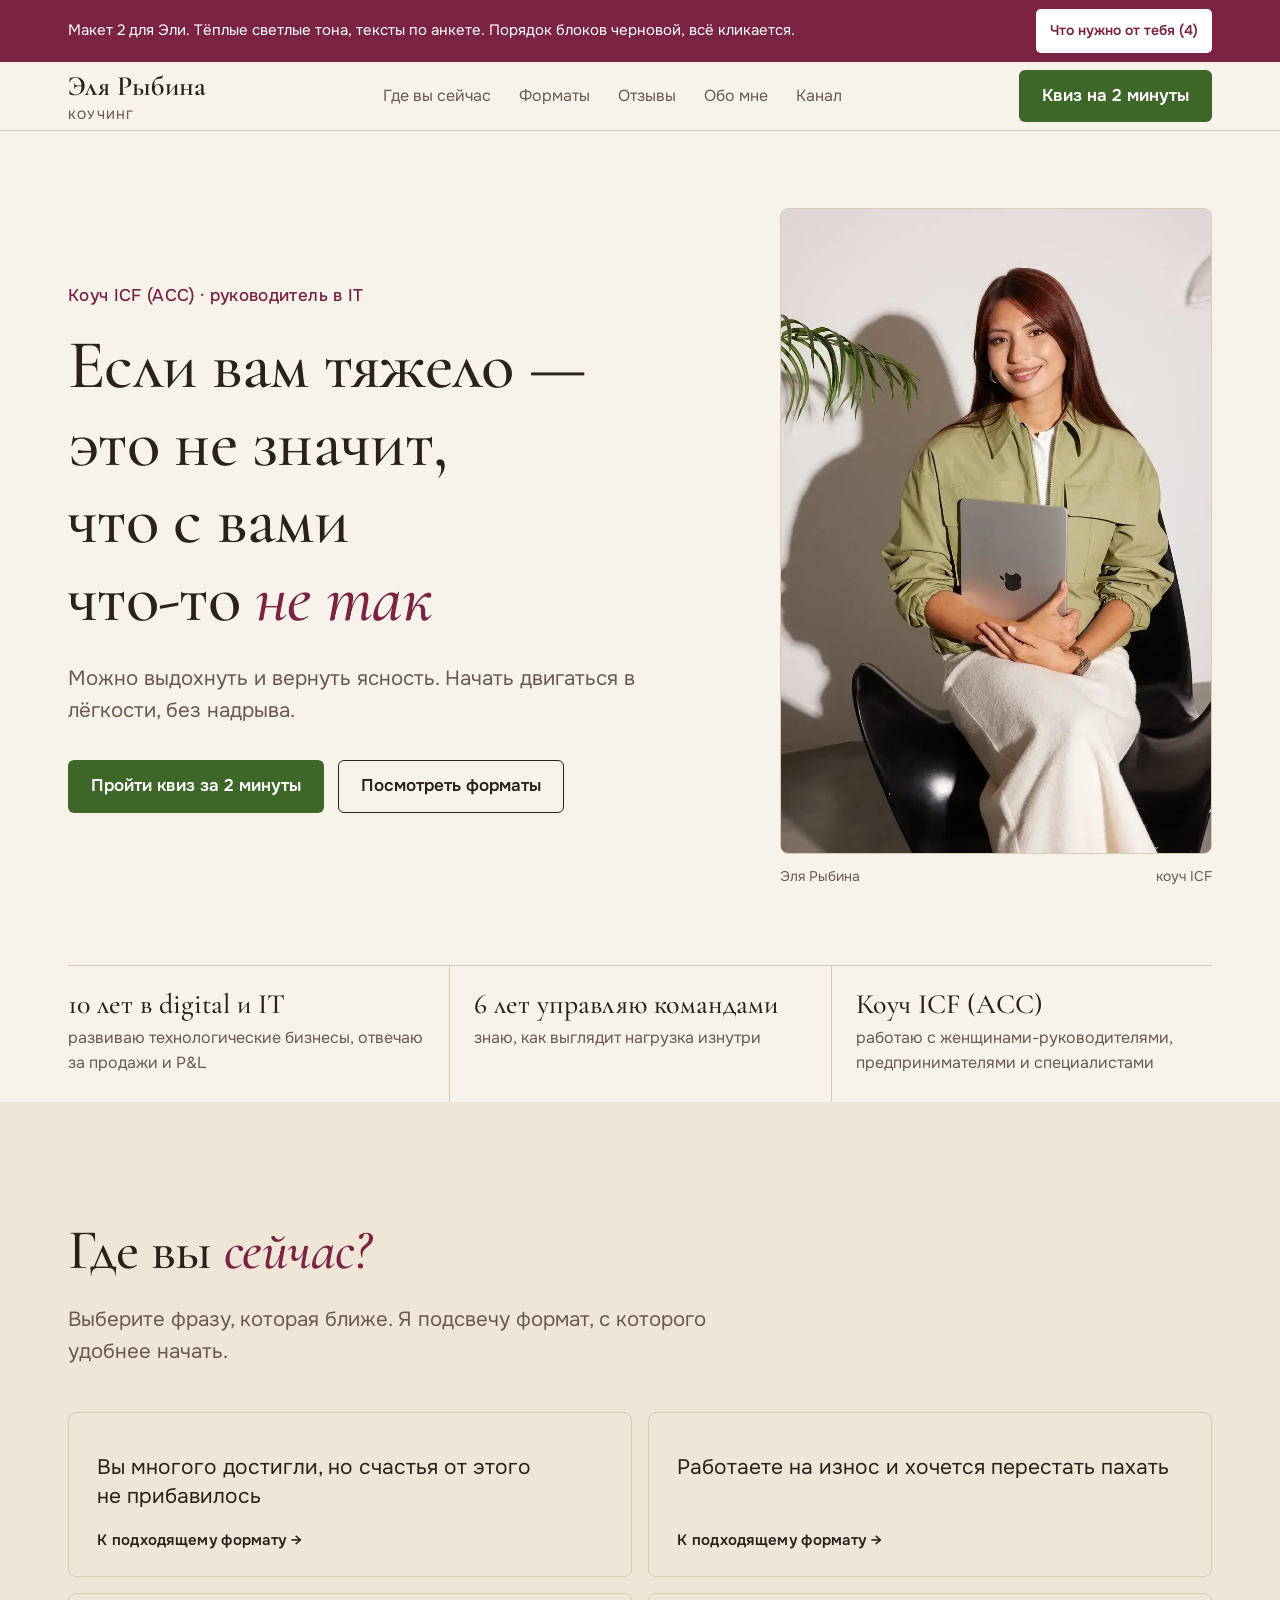
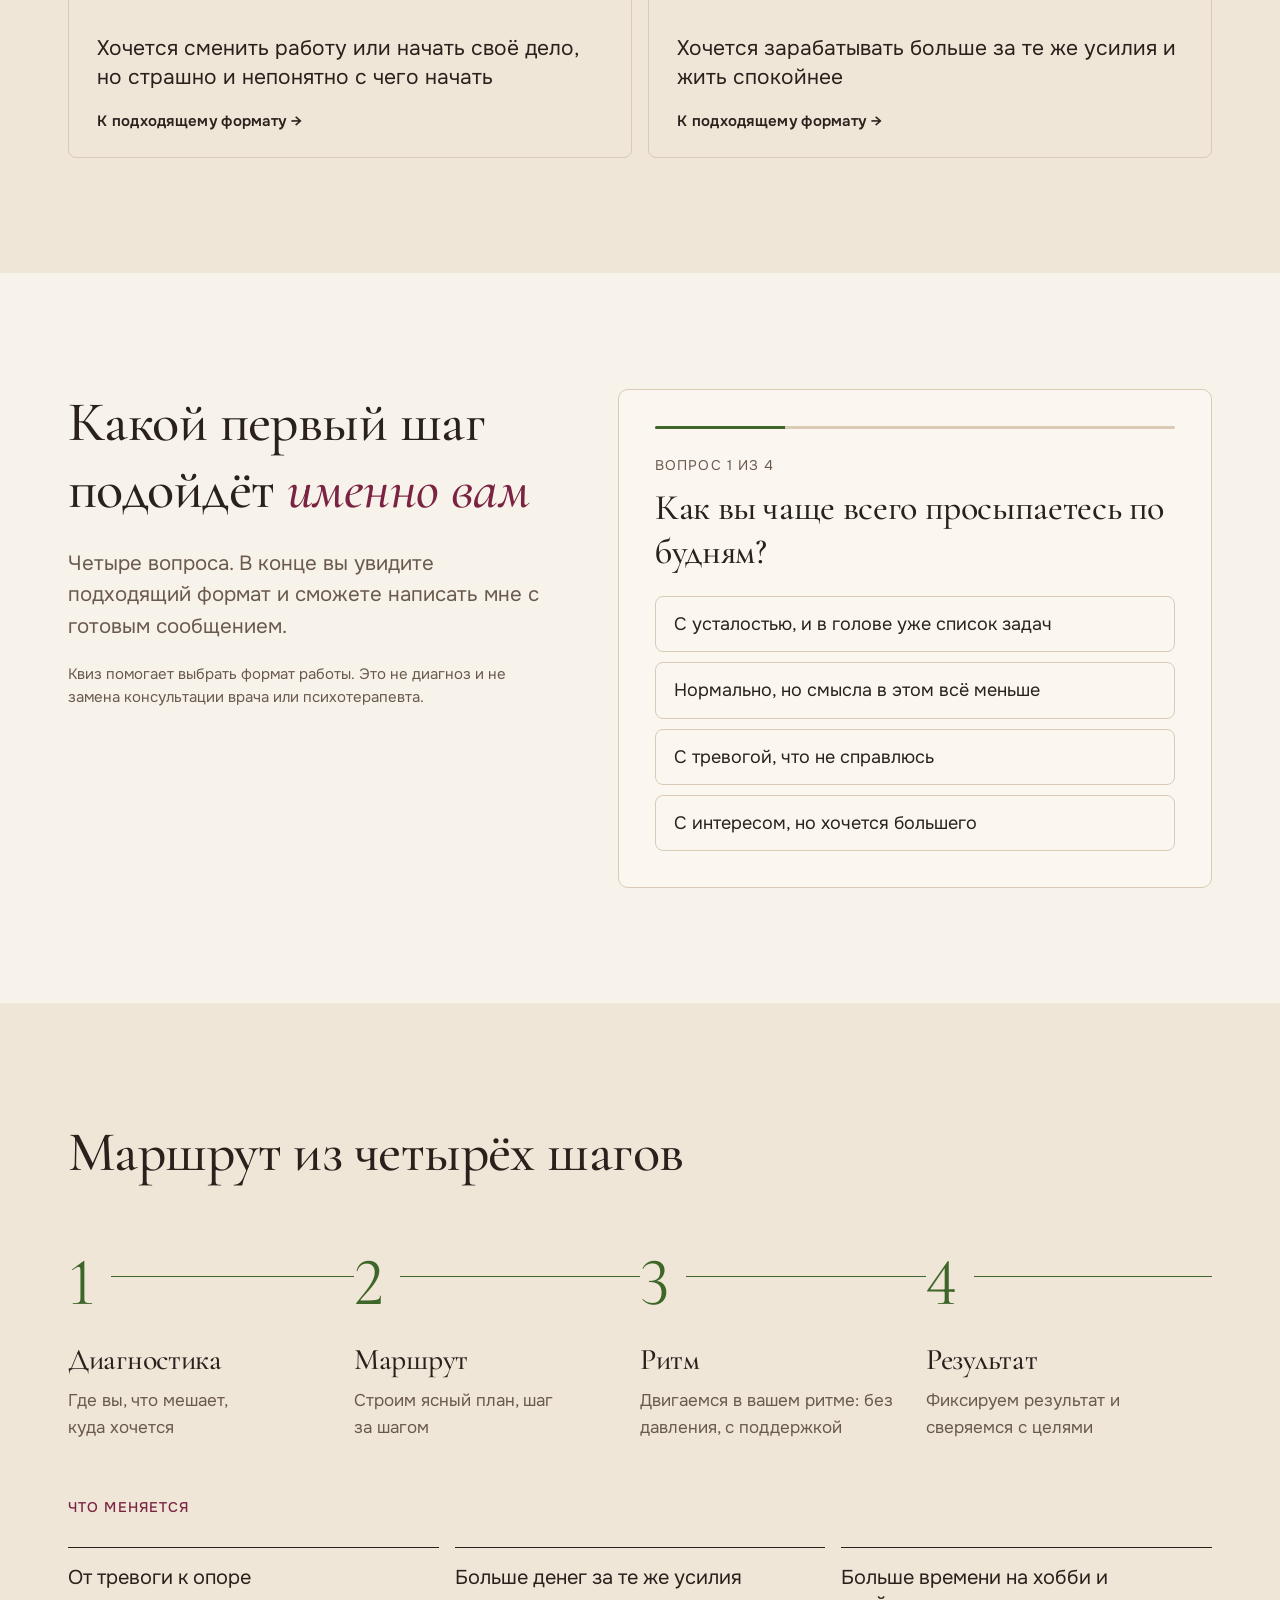
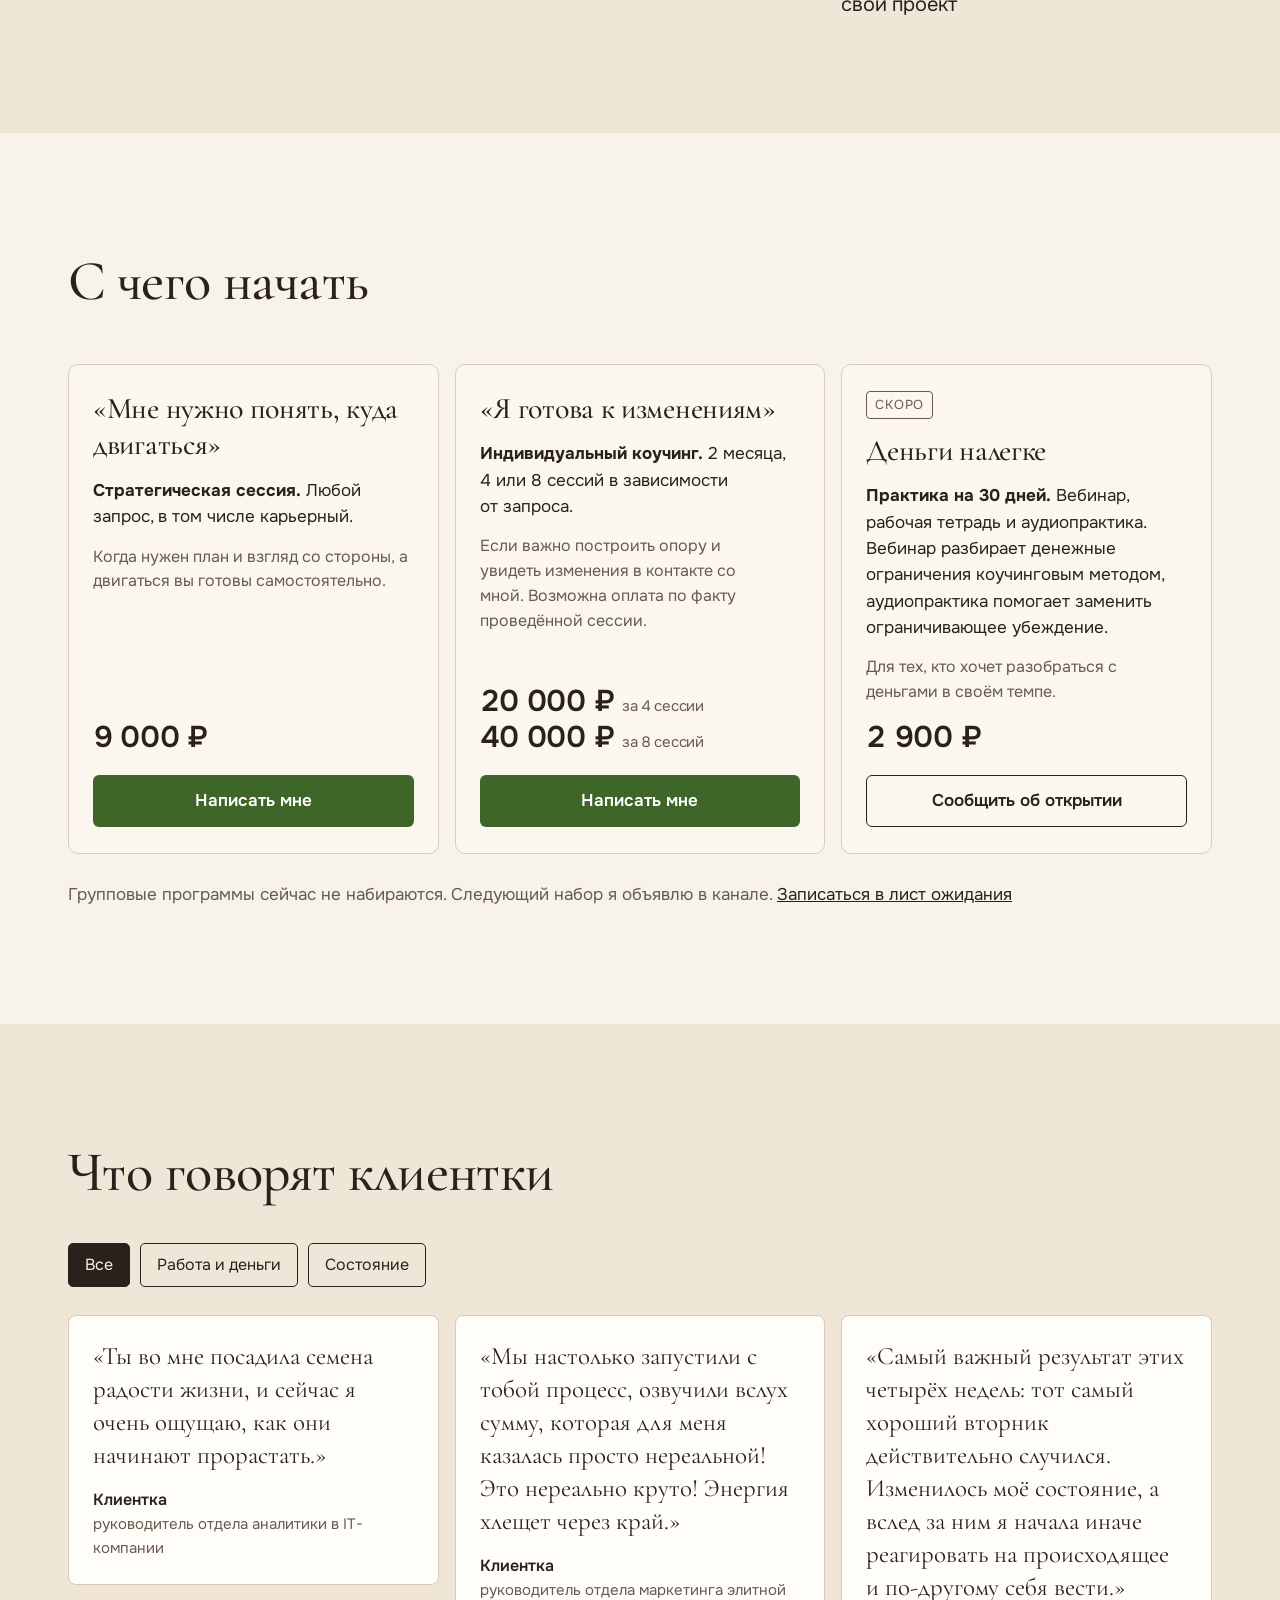
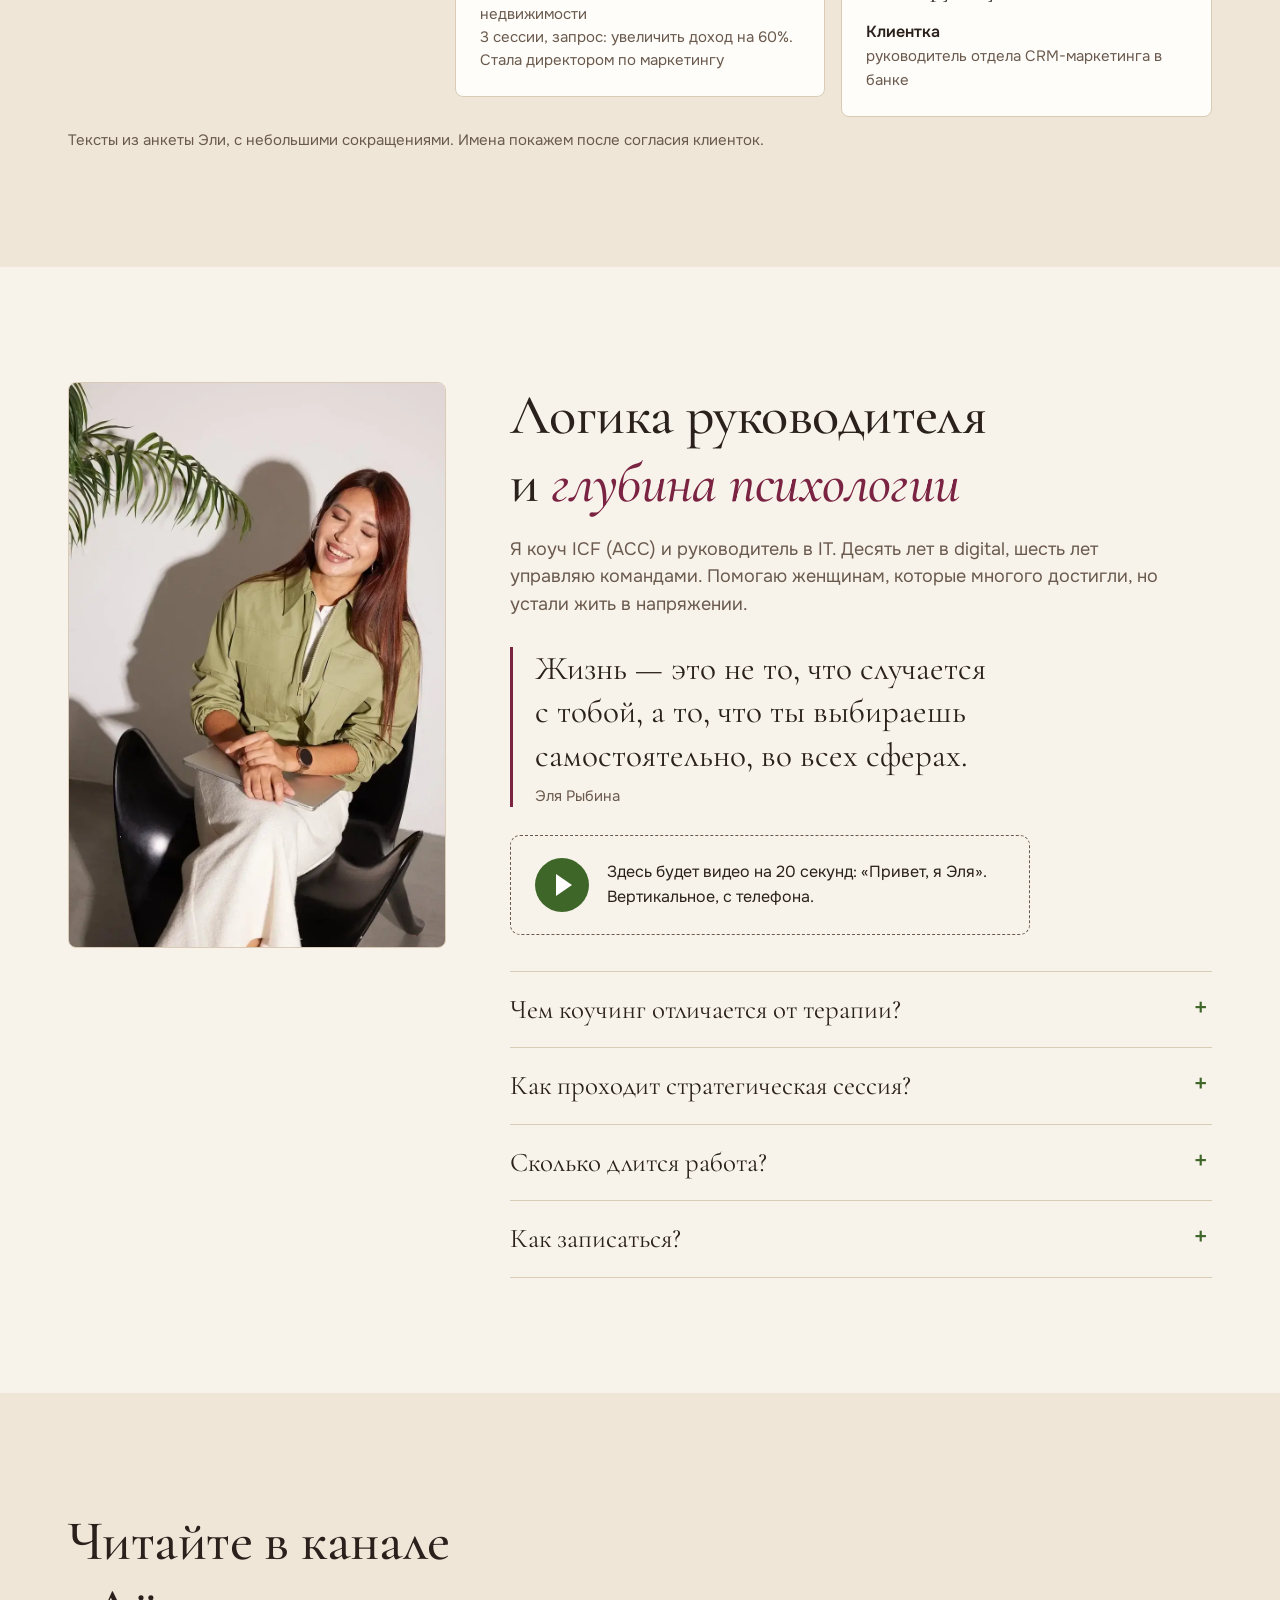
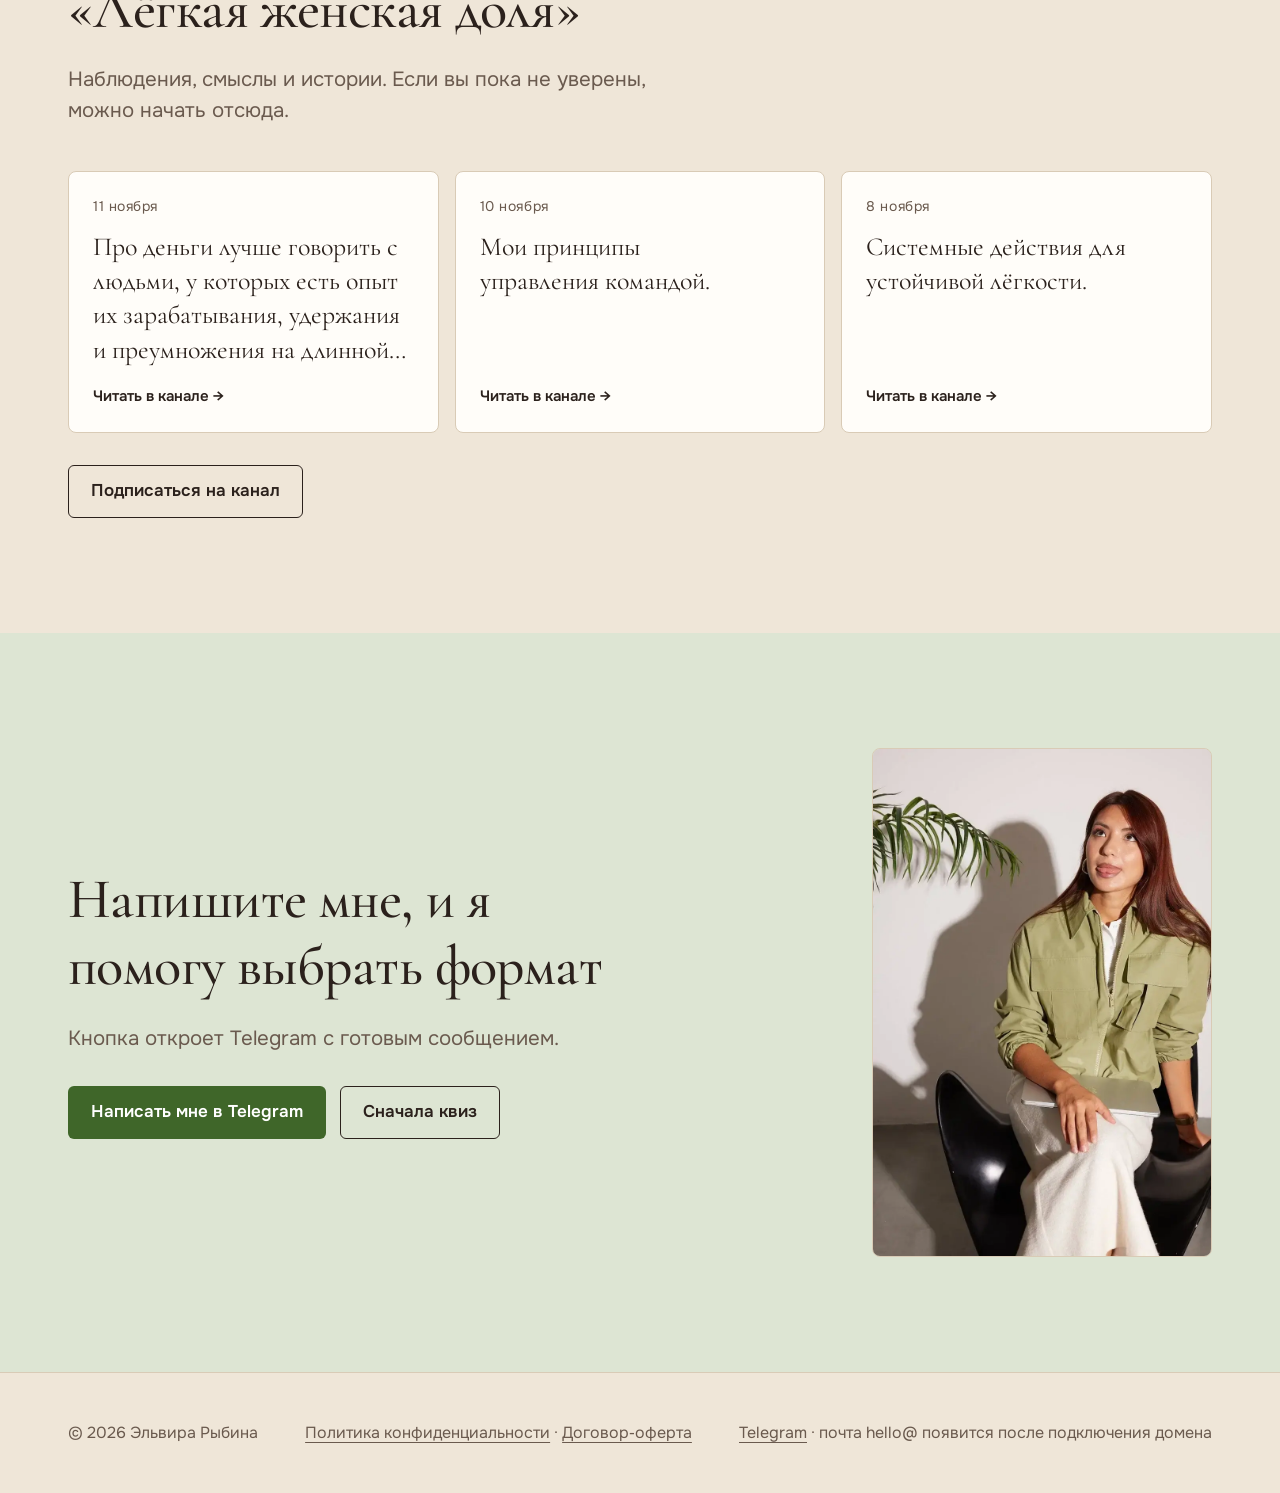
==== commit 89650d07: "Preview 3: Elvira's answers (prices, product names), QA fixes" ====
--- a/index.html
+++ b/index.html
@@ -325,13 +325,18 @@
 .steps+.shifts{margin-top:72px}
 @media (max-width:620px){.chips{gap:8px}.chip{padding:8px 12px;font-size:15px}}
 
+
+/* QA 2026-11-20: tap targets, mobile credentials */
+.chip{min-height:44px}
+.wait a{position:relative}.wait a::after{content:'';position:absolute;inset:-12px -4px}
+@media (max-width:620px){footer.site .wrap{flex-direction:column;align-items:flex-start;gap:10px}.facts{display:grid!important;grid-template-columns:1fr;margin-top:28px}.facts div,.facts div+div{padding:12px 0;font-size:14px;border-left:0;border-top:1px solid var(--line-d)}.facts b{font-size:21px;margin-bottom:2px}}
 </style>
 </head>
 <body>
 
 <div class="ribbon"><div class="wrap">
   <span>Макет 2 для Эли. Тёплые светлые тона, тексты по анкете. Порядок блоков черновой, всё кликается.</span>
-  <button type="button" id="needBtn">Что нужно от тебя (<span id="needN">6</span>)</button>
+  <button type="button" id="needBtn">Что нужно от тебя (<span id="needN">4</span>)</button>
 </div></div>
 
 <header class="top"><div class="wrap">
@@ -365,8 +370,8 @@
       </div>
     </div>
     <div class="facts">
-      <div><b>10 лет в digital и IT</b>развиваю технологические бизнесы, отвечаю за продажи и P&amp;L</div>
-      <div><b>6 лет управляю командами</b>знаю, как выглядит нагрузка изнутри</div>
+      <div><b>10&nbsp;лет в digital и IT</b>развиваю технологические бизнесы, отвечаю за продажи и P&amp;L</div>
+      <div><b>6&nbsp;лет управляю командами</b>знаю, как выглядит нагрузка изнутри</div>
       <div><b>Коуч ICF (ACC)</b>работаю с женщинами-руководителями, предпринимателями и специалистами</div>
     </div>
   </div>
@@ -375,7 +380,7 @@
 <section class="dark" id="o-vas">
   <div class="wrap">
     <h2>Где вы <em>сейчас?</em></h2>
-    <p class="lead" style="margin-top:20px">Выберите фразу, которая ближе. Мы подсветим формат, с которого удобнее начать.</p>
+    <p class="lead" style="margin-top:20px">Выберите фразу, которая ближе. Я подсвечу формат, с которого удобнее начать.</p>
     <div class="doors">
       <button class="door" type="button" data-fmt="diag"><p>Вы многого достигли, но счастья от этого не прибавилось</p><span class="go">К подходящему формату →</span></button>
       <button class="door" type="button" data-fmt="weekly"><p>Работаете на износ и хочется перестать пахать</p><span class="go">К подходящему формату →</span></button>
@@ -389,7 +394,7 @@
   <div class="wrap quiz-grid">
     <div>
       <h2>Какой первый шаг подойдёт <em>именно вам</em></h2>
-      <p class="lead">Четыре вопроса. В конце вы увидите подходящий формат и сможете написать Эле с готовым сообщением.</p>
+      <p class="lead">Четыре вопроса. В конце вы увидите подходящий формат и сможете написать мне с готовым сообщением.</p>
       <p class="fine">Квиз помогает выбрать формат работы. Это не диагноз и не замена консультации врача или психотерапевта.</p>
     </div>
     <div class="qcard" id="qcard" aria-live="polite">
@@ -407,6 +412,7 @@
       <div class="step"><span class="num" style="background:var(--forest)">3</span><h3>Ритм</h3><p>Двигаемся в вашем ритме: без давления, с поддержкой</p></div>
       <div class="step"><span class="num" style="background:var(--forest)">4</span><h3>Результат</h3><p>Фиксируем результат и сверяемся с целями</p></div>
     </div>
+    <p class="kicker" style="margin:56px 0 -36px">Что меняется</p>
     <div class="shifts">
       <div class="shift">От тревоги к опоре</div>
       <div class="shift">Больше денег за те же усилия</div>
@@ -420,29 +426,29 @@
     <h2>С чего начать</h2>
     <div class="formats" id="formats">
       <article class="fcard" data-id="diag">
-        <h3>Мне нужно понять, куда двигаться</h3>
-        <p class="what">Диагностическая сессия 1,5 часа, план через стратегию лёгкости и сопровождение в чате.</p>
-        <p class="for">Для тех, кто хочет изменить состояние и увидеть первые изменения.</p>
-        <p class="price">20 000 ₽</p>
-        <a class="btn btn-lime tg" data-msg="Здравствуйте, Эля! Хочу диагностическую сессию («Мне нужно понять, куда двигаться»)." href="#">Написать Эле</a>
+        <h3>«Мне нужно понять, куда двигаться»</h3>
+        <p class="what"><b>Стратегическая сессия.</b> Любой запрос, в том числе карьерный.</p>
+        <p class="for">Когда нужен план и взгляд со стороны, а двигаться вы готовы самостоятельно.</p>
+        <p class="price">9&nbsp;000&nbsp;₽</p>
+        <a class="btn btn-lime tg" data-msg="Здравствуйте, Эля! Хочу стратегическую сессию («Мне нужно понять, куда двигаться»)." href="#">Написать мне</a>
       </article>
       <article class="fcard" data-id="weekly">
-        <h3>Я готова к изменениям</h3>
-        <p class="what">Индивидуальный коучинг на 2 месяца: 4 или 8 сессий, в зависимости от запроса.</p>
-        <p class="for">Если важно построить опору и увидеть изменения в контакте со мной.</p>
-        <p class="price">5 000 ₽ <small>за сессию</small></p>
-        <a class="btn btn-lime tg" data-msg="Здравствуйте, Эля! Хочу индивидуальный коучинг («Я готова к изменениям»)." href="#">Написать Эле</a>
+        <h3>«Я готова к изменениям»</h3>
+        <p class="what"><b>Индивидуальный коучинг.</b> 2&nbsp;месяца, 4 или 8&nbsp;сессий в зависимости от запроса.</p>
+        <p class="for">Если важно построить опору и увидеть изменения в контакте со мной. Возможна оплата по факту проведённой сессии.</p>
+        <p class="price">20&nbsp;000&nbsp;₽ <small>за 4&nbsp;сессии</small><br>40&nbsp;000&nbsp;₽ <small>за 8&nbsp;сессий</small></p>
+        <a class="btn btn-lime tg" data-msg="Здравствуйте, Эля! Хочу индивидуальный коучинг («Я готова к изменениям»)." href="#">Написать мне</a>
       </article>
       <article class="fcard" data-id="digital">
         <span class="tag">Скоро</span>
         <h3>Деньги налегке</h3>
-        <p class="what">Цифровая практика для самостоятельной работы. Материалы в разработке.</p>
+        <p class="what"><b>Практика на 30&nbsp;дней.</b> Вебинар, рабочая тетрадь и аудиопрактика. Вебинар разбирает денежные ограничения коучинговым методом, аудиопрактика помогает заменить ограничивающее убеждение.</p>
         <p class="for">Для тех, кто хочет разобраться с деньгами в своём темпе.</p>
-        <p class="price">2 900 ₽</p>
+        <p class="price">2&nbsp;900&nbsp;₽</p>
         <a class="btn btn-ghost tg" data-msg="Здравствуйте, Эля! Сообщите мне, когда откроется «Деньги налегке»." href="#">Сообщить об открытии</a>
       </article>
     </div>
-    <p class="wait">Групповые программы сейчас не набираются. Следующий набор объявлю в канале. <a class="tg" data-msg="Здравствуйте, Эля! Запишите меня в лист ожидания на групповую программу." href="#">Записаться в лист ожидания</a></p>
+    <p class="wait">Групповые программы сейчас не набираются. Следующий набор я объявлю в канале. <a class="tg" data-msg="Здравствуйте, Эля! Запишите меня в лист ожидания на групповую программу." href="#">Записаться в лист ожидания</a></p>
   </div>
 </section>
 
@@ -475,8 +481,8 @@
       <div class="videoph"><i aria-hidden="true"></i><p>Здесь будет видео на 20 секунд: «Привет, я Эля». Вертикальное, с телефона.</p></div>
       <div class="faq">
         <details><summary>Чем коучинг отличается от терапии?</summary><p>Коучинг и психотерапия — разные инструменты. Я помогаю исследовать привычные способы думать, действовать и чувствовать, находить опору и принимать решения. Я не лечу тревожное расстройство и не гарантирую исцеления. Если понадобится помощь врача или психотерапевта, скажу об этом прямо.</p></details>
-        <details><summary>Как проходит диагностическая сессия?</summary><p>Мы разбираем, где вы сейчас, что мешает и куда хочется. В конце у вас есть первый шаг и понимание, подходит ли вам мой формат.</p></details>
-        <details><summary>Сколько длится работа?</summary><p>Индивидуальный коучинг идёт 2 месяца: 4 или 8 сессий, в зависимости от запроса. Одна сессия — час.</p></details>
+        <details><summary>Как проходит стратегическая сессия?</summary><p>Вы приходите с любым запросом, например карьерным. Мы разбираем его, и вы получаете план и взгляд со стороны. Формат подходит, если вы готовы двигаться самостоятельно.</p></details>
+        <details><summary>Сколько длится работа?</summary><p>Индивидуальный коучинг идёт 2&nbsp;месяца: 4 или 8&nbsp;сессий, в зависимости от запроса. Одна сессия — час.</p></details>
         <details><summary>Как записаться?</summary><p>Нажмите «Написать Эле». Откроется Telegram с готовым сообщением, останется отправить.</p></details>
       </div>
     </div>
@@ -499,10 +505,10 @@
 <section class="dark final">
   <div class="wrap final-grid">
     <div>
-      <h2>Напишите Эле, и начнём с диагностики</h2>
+      <h2>Напишите мне, и я помогу выбрать формат</h2>
       <p class="lead" style="margin:22px 0 32px">Кнопка откроет Telegram с готовым сообщением.</p>
       <div class="cta-row">
-        <a class="btn btn-lime tg" data-msg="Здравствуйте, Эля! Хочу записаться на диагностическую сессию." href="#">Написать Эле в Telegram</a>
+        <a class="btn btn-lime tg" data-msg="Здравствуйте, Эля! Хочу выбрать формат работы." href="#">Написать мне в Telegram</a>
         <a class="btn btn-ghost" href="#kviz">Сначала квиз</a>
       </div>
     </div>
@@ -523,7 +529,7 @@
     <button class="x" type="button" id="dClose">Закрыть</button>
     <h2 id="dTitle">Что нужно от тебя</h2>
     <p style="color:var(--mut-light);margin-top:10px">Чтобы макет стал сайтом. Впиши ответ рядом с вопросом.</p>
-    <ul id="needList"><li><label for="n1">Согласие трёх клиенток показать имя и должность (фото по желанию)</label><input type="text" id="n1" placeholder="Что они ответили"></li><li><label for="n2">Видео на 20 секунд «Привет, я Эля»: вертикальное, файлом</label><input type="text" id="n2" placeholder="Когда пришлёшь"></li><li><label for="n3">Диагностическая сессия за 20 000 ₽ остаётся отдельным форматом?</label><input type="text" id="n3" placeholder="Да или нет"></li><li><label for="n4">«Деньги налегке» и «Практика на 30 дней» — один продукт?</label><input type="text" id="n4" placeholder="Да или нет"></li><li><label for="n5">Цена коучинга: оставляем «5 000 ₽ за сессию» или пишем цену за 4 и за 8 сессий?</label><input type="text" id="n5" placeholder="Как пишем"></li><li><label for="n6">Номер в реестре ICF (по желанию)</label><input type="text" id="n6" placeholder="Номер или «нет»"></li></ul>
+    <ul id="needList"><li><label for="n1">Макет подходит? Если нет, что поправить</label><input type="text" id="n1" placeholder="Да или что поправить"></li><li><label for="n2">Видео на 20 секунд «Привет, я Эля»: первый файл не открылся, пришли заново файлом</label><input type="text" id="n2" placeholder="Когда пришлёшь"></li><li><label for="n3">Как подписать отзывы: имя и должность или только имя</label><input type="text" id="n3" placeholder="Как подписать"></li><li><label for="n4">Записи для домена в Reg.ru внесены</label><input type="text" id="n4" placeholder="Да или что не получилось"></li></ul>
     <button type="button" class="btn btn-lime" id="copyAns" style="margin-top:8px;width:100%;justify-content:center">Скопировать ответы</button>
     <p id="copyMsg" style="margin-top:10px;font-size:15px;color:var(--mut-light)"></p>
   </div>
@@ -547,14 +553,6 @@
   document.getElementById('dBg').addEventListener('click',function(){dr.classList.remove('open')});
   document.addEventListener('keydown',function(e){if(e.key==='Escape')dr.classList.remove('open')});
   document.getElementById('needList').addEventListener('input',ndone);
-  document.getElementById('copyAns').addEventListener('click',function(){
-    var out=[];document.querySelectorAll('#needList li').forEach(function(li,k){var q=li.querySelector('label').textContent,a=li.querySelector('input').value.trim();out.push((k+1)+'. '+q+'\nОтвет: '+a)});
-    var txt=out.join('\n\n'),m=document.getElementById('copyMsg');
-    function ok(){m.textContent='Скопировано. Вставь в чат с Борисом.'}
-    function fb(){var ta=document.createElement('textarea');ta.value=txt;document.body.appendChild(ta);ta.select();try{document.execCommand('copy');ok()}catch(e){m.textContent='Не получилось скопировать. Выдели и скопируй вручную.'}document.body.removeChild(ta)}
-    if(navigator.clipboard&&navigator.clipboard.writeText){navigator.clipboard.writeText(txt).then(ok,fb)}else{fb()}
-  });
-
 
   document.querySelectorAll('.door').forEach(function(d){d.addEventListener('click',function(){highlight(d.dataset.fmt);var c=document.querySelector('.fcard.hl');(c||document.getElementById('format')).scrollIntoView({behavior:'smooth',block:'center'})})});
   function highlight(id){document.querySelectorAll('.fcard').forEach(function(c){c.classList.toggle('hl',c.dataset.id===id)})}
@@ -567,9 +565,9 @@
 
   var Q=[
    {q:'Как вы чаще всего просыпаетесь по будням?',o:[
-     ['Усталость, и в голове уже список задач','O'],
+     ['С усталостью, и в голове уже список задач','O'],
      ['Нормально, но смысла в этом всё меньше','R'],
-     ['Тревога, что не справлюсь','A'],
+     ['С тревогой, что не справлюсь','A'],
      ['С интересом, но хочется большего','R']]},
    {q:'Что сейчас забирает больше всего сил?',o:[
      ['Работа без пауз','O'],
@@ -585,9 +583,9 @@
      ['Поддержка рядом, пока я меняюсь','O']]}
   ];
   var RES={
-   O:{t:'Вам нужна опора',p:'Похоже, силы уходят быстрее, чем возвращаются. Помогает ритм: регулярные сессии и человек рядом, пока вы выстраиваете систему, в которой легче жить.',f:'Индивидуальный коучинг',s:'4 или 8 сессий на 2 месяца',id:'weekly'},
-   R:{t:'Вам нужна ясность',p:'Похоже, вы стоите на развилке. Помогает диагностика: где вы, что мешает, куда хочется, и план на ближайшие шаги.',f:'Диагностическая сессия и план',s:'1,5 часа и сопровождение в чате',id:'diag'},
-   A:{t:'Вам нужна структура',p:'Похоже, шум в голове мешает увидеть, что реально происходит. Помогает диагностика: из хаоса в голове получается структура и план.',f:'Диагностическая сессия и план',s:'1,5 часа и сопровождение в чате',id:'diag'}
+   O:{t:'Вам нужна опора',p:'Похоже, силы уходят быстрее, чем возвращаются. Помогает ритм: регулярные сессии и человек рядом, пока вы выстраиваете систему, в которой легче жить.',f:'Индивидуальный коучинг',s:'4 сессии за 20&nbsp;000&nbsp;₽ или 8 за 40&nbsp;000&nbsp;₽',id:'weekly'},
+   R:{t:'Вам нужна ясность',p:'Похоже, вы стоите на развилке. Помогает стратегическая сессия: взгляд со стороны и план на ближайшие шаги.',f:'Стратегическая сессия',s:'Любой запрос, 9&nbsp;000&nbsp;₽',id:'diag'},
+   A:{t:'Вам нужна структура',p:'Похоже, шум в голове мешает увидеть, что реально происходит. Помогает стратегическая сессия: из хаоса в голове получается структура и план.',f:'Стратегическая сессия',s:'Любой запрос, 9&nbsp;000&nbsp;₽',id:'diag'}
   };
   var body=document.getElementById('qbody'),i=0,sc={O:0,R:0,A:0};
   function step(){
@@ -602,11 +600,19 @@
     var best='R',m=-1;['O','R','A'].forEach(function(k){if(sc[k]>m){m=sc[k];best=k}});
     var r=RES[best];
     var msg='Здравствуйте, Эля! Квиз на сайте пройден. Результат: '+r.t+'. Хочу обсудить: '+r.f+'.';
-    body.innerHTML='<div class="res"><div class="qprog"><i style="transform:scaleX(1)"></i></div><p class="qstep">Результат</p><h3>'+r.t+'</h3><p>'+r.p+'</p><div class="rec"><span class="qstep">С чего начать</span><b>'+r.f+'<br><span style="font-family:var(--sans);font-size:16px;color:var(--mut-dark);font-weight:400">'+r.s+'</span></b><div class="cta-row"><a class="btn btn-lime" target="_blank" rel="noopener" href="'+tg(msg)+'">Написать Эле с результатом</a><button type="button" class="qback" id="again">Пройти заново</button></div></div></div>';
+    body.innerHTML='<div class="res"><div class="qprog"><i style="transform:scaleX(1)"></i></div><p class="qstep">Результат</p><h3>'+r.t+'</h3><p>'+r.p+'</p><div class="rec"><span class="qstep">С чего начать</span><b>'+r.f+'<br><span style="font-family:var(--sans);font-size:16px;color:var(--mut-dark);font-weight:400">'+r.s+'</span></b><div class="cta-row"><a class="btn btn-lime" target="_blank" rel="noopener" href="'+tg(msg)+'">Написать мне с результатом</a><button type="button" class="qback" id="again">Пройти заново</button></div></div></div>';
     highlight(r.id);
     document.getElementById('again').addEventListener('click',function(){i=0;sc={O:0,R:0,A:0};step()});
   }
   step();
+
+  document.getElementById('copyAns').addEventListener('click',function(){
+    var out=[];document.querySelectorAll('#needList li').forEach(function(li,k){var q=li.querySelector('label').textContent,a=li.querySelector('input').value.trim();out.push((k+1)+'. '+q+'\nОтвет: '+a)});
+    var txt=out.join('\n\n'),m=document.getElementById('copyMsg');
+    function ok(){m.textContent='Скопировано. Вставь в чат с Борисом.'}
+    function fb(){var ta=document.createElement('textarea');ta.value=txt;document.body.appendChild(ta);ta.select();try{document.execCommand('copy');ok()}catch(e){m.textContent='Не получилось скопировать. Выдели и скопируй вручную.'}document.body.removeChild(ta)}
+    if(navigator.clipboard&&navigator.clipboard.writeText){navigator.clipboard.writeText(txt).then(ok,fb)}else{fb()}
+  });
 
   var io=new IntersectionObserver(function(es){es.forEach(function(e){if(e.isIntersecting){e.target.classList.add('in');io.unobserve(e.target)}})},{rootMargin:'0px 0px -8% 0px',threshold:.05});
   document.querySelectorAll('.doors .door,.formats .fcard,.posts .post,.shift').forEach(function(e){e.classList.add('rise');io.observe(e)});
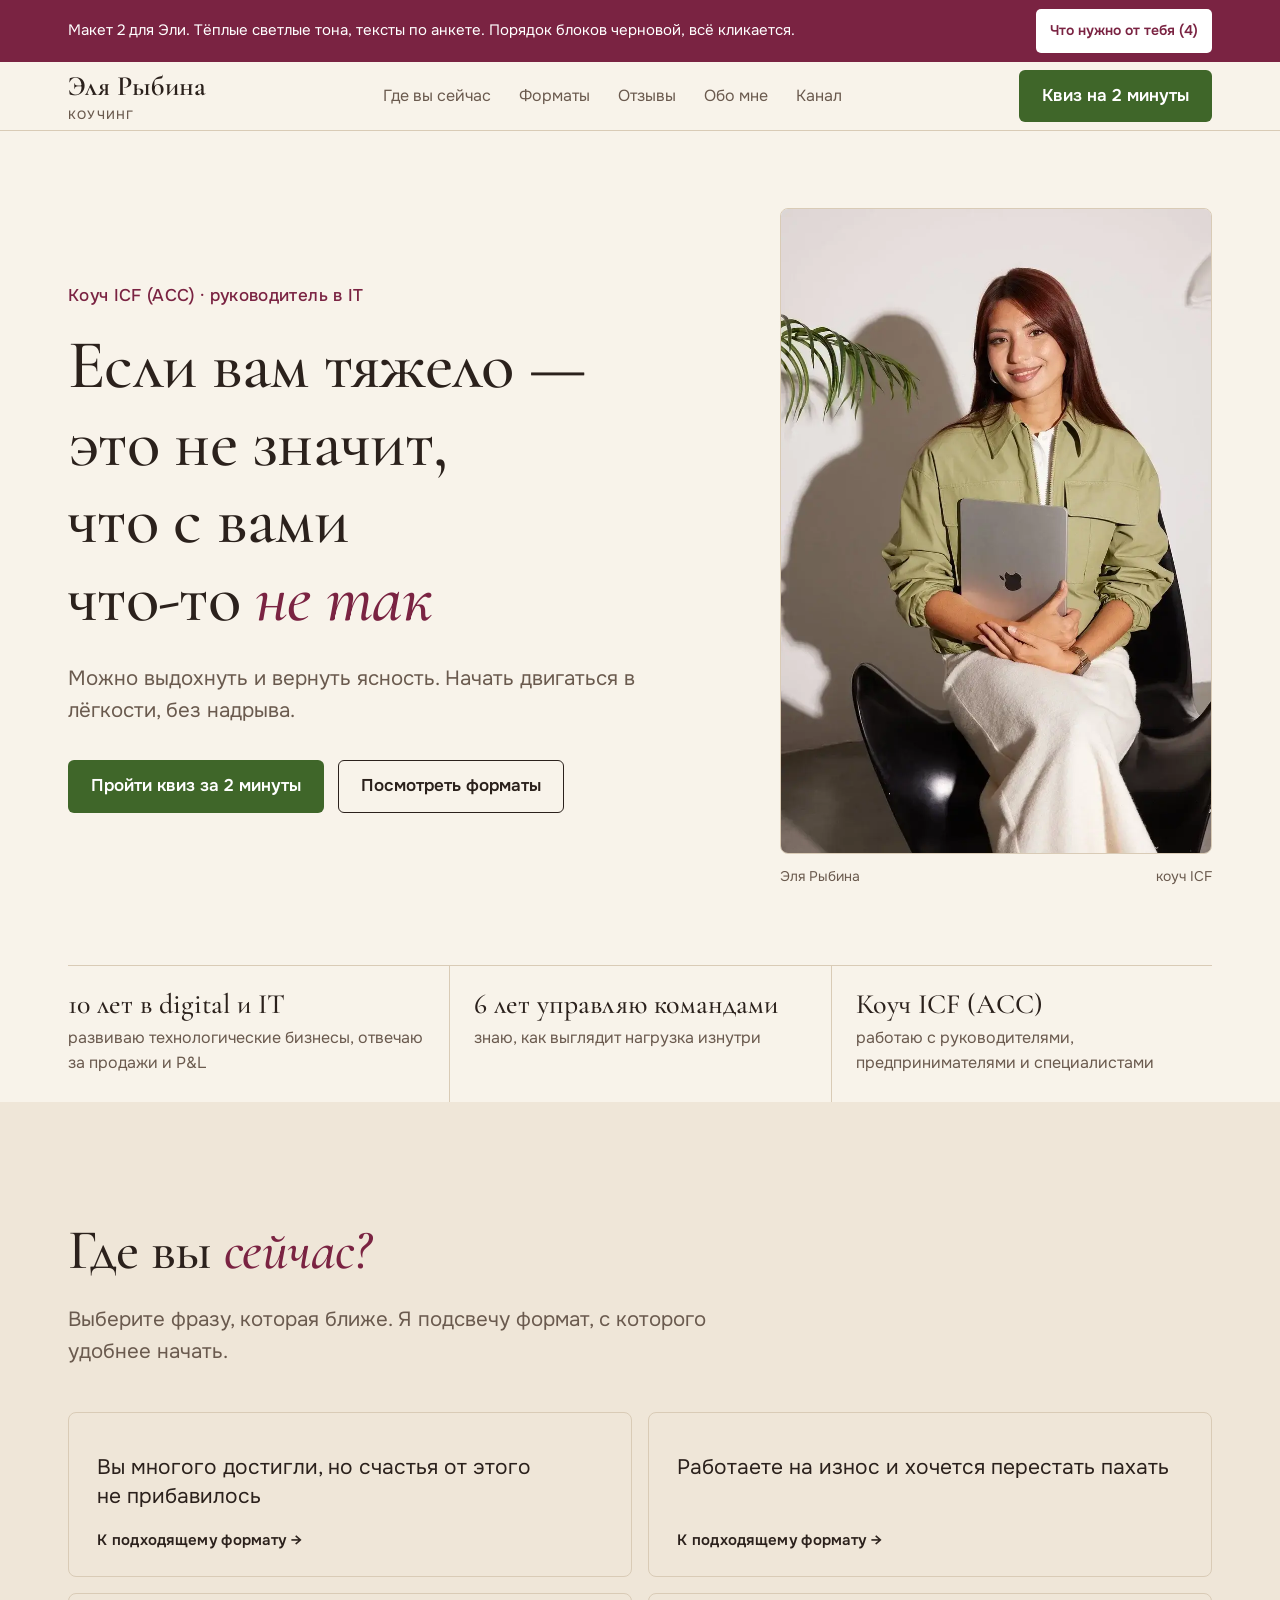
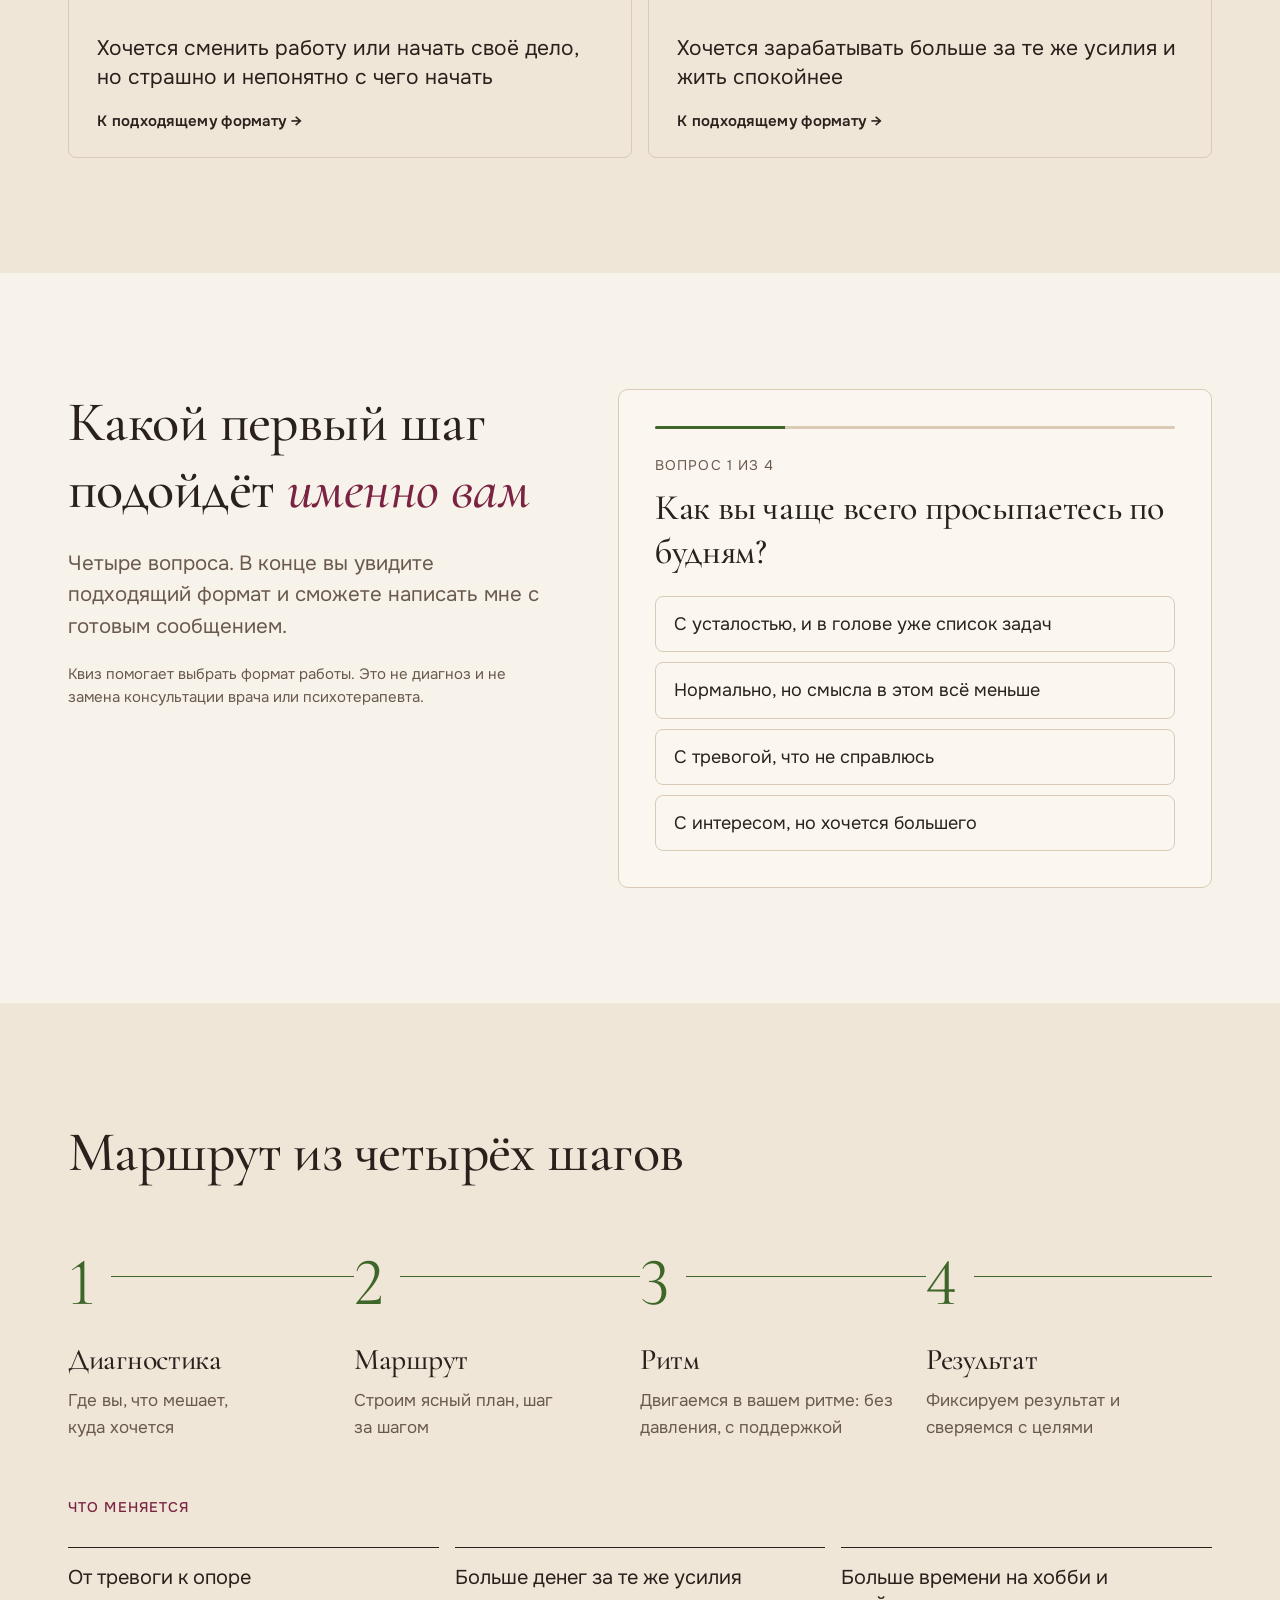
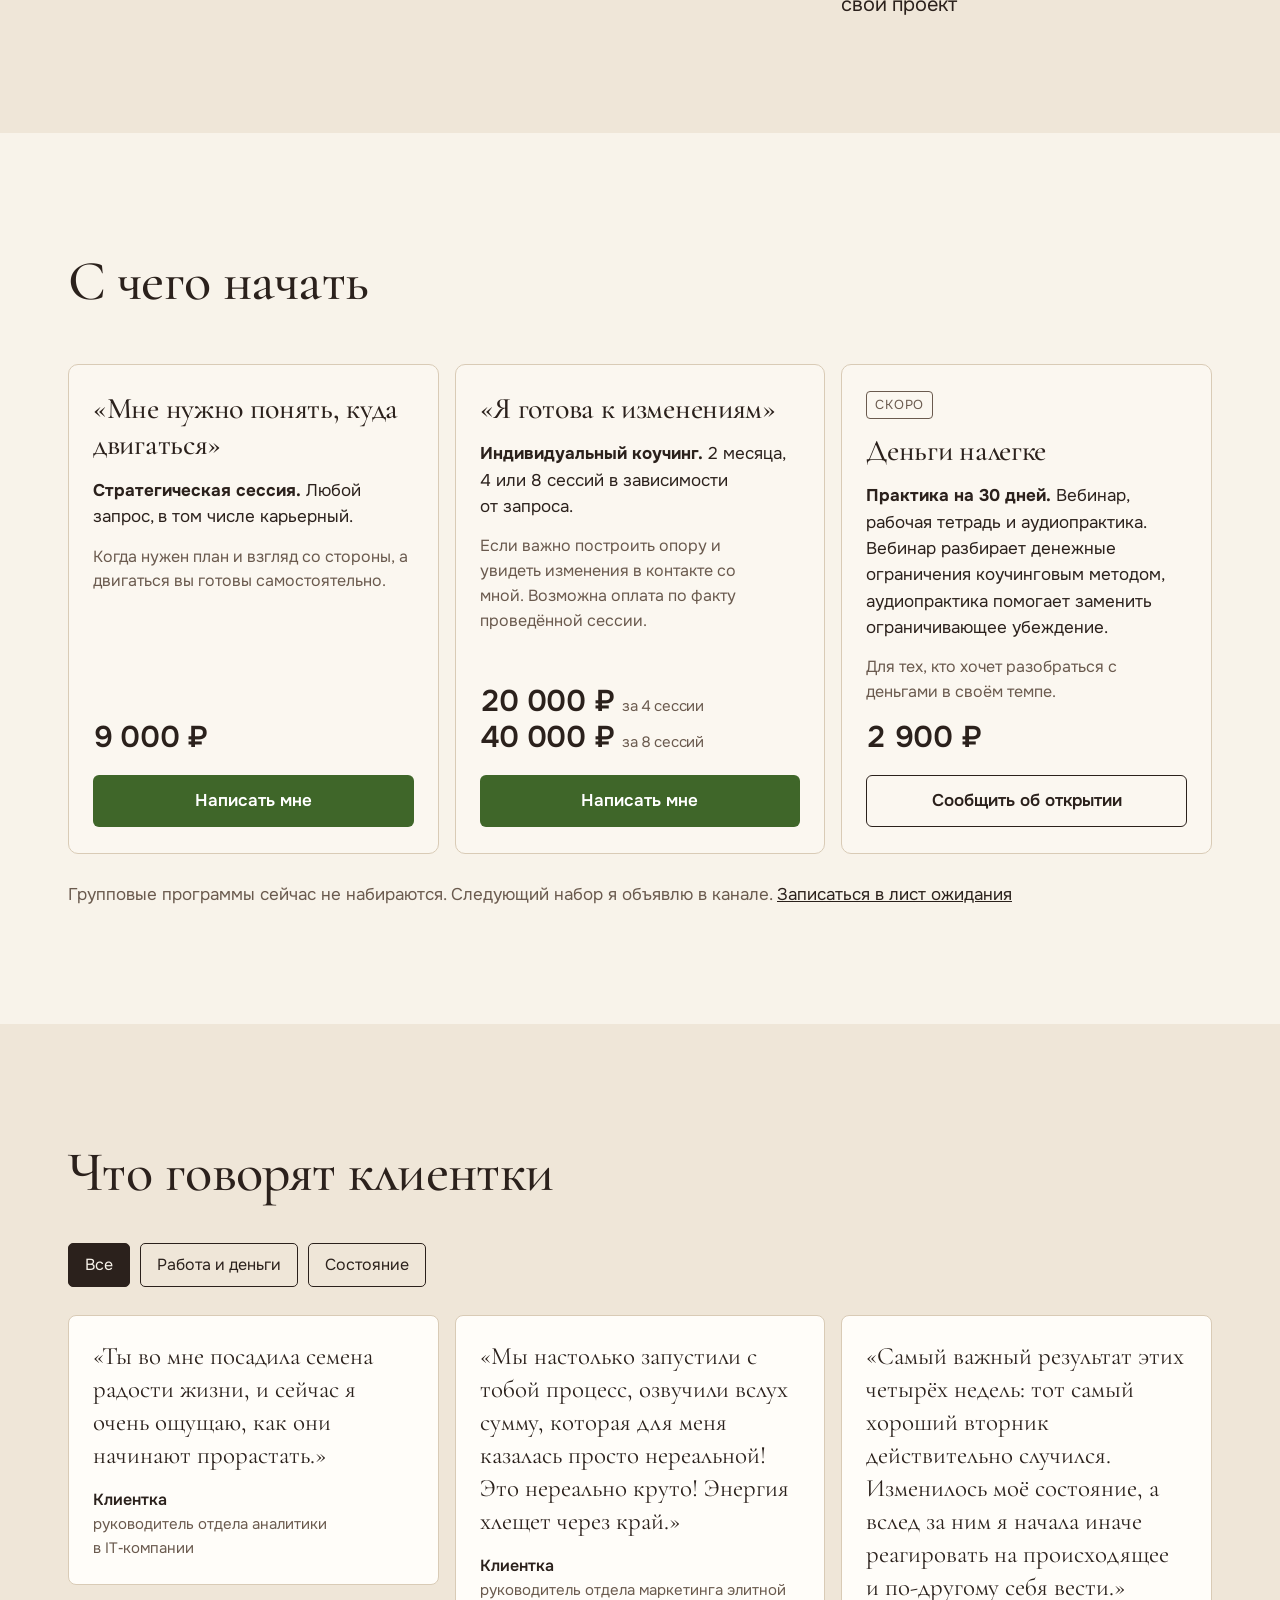
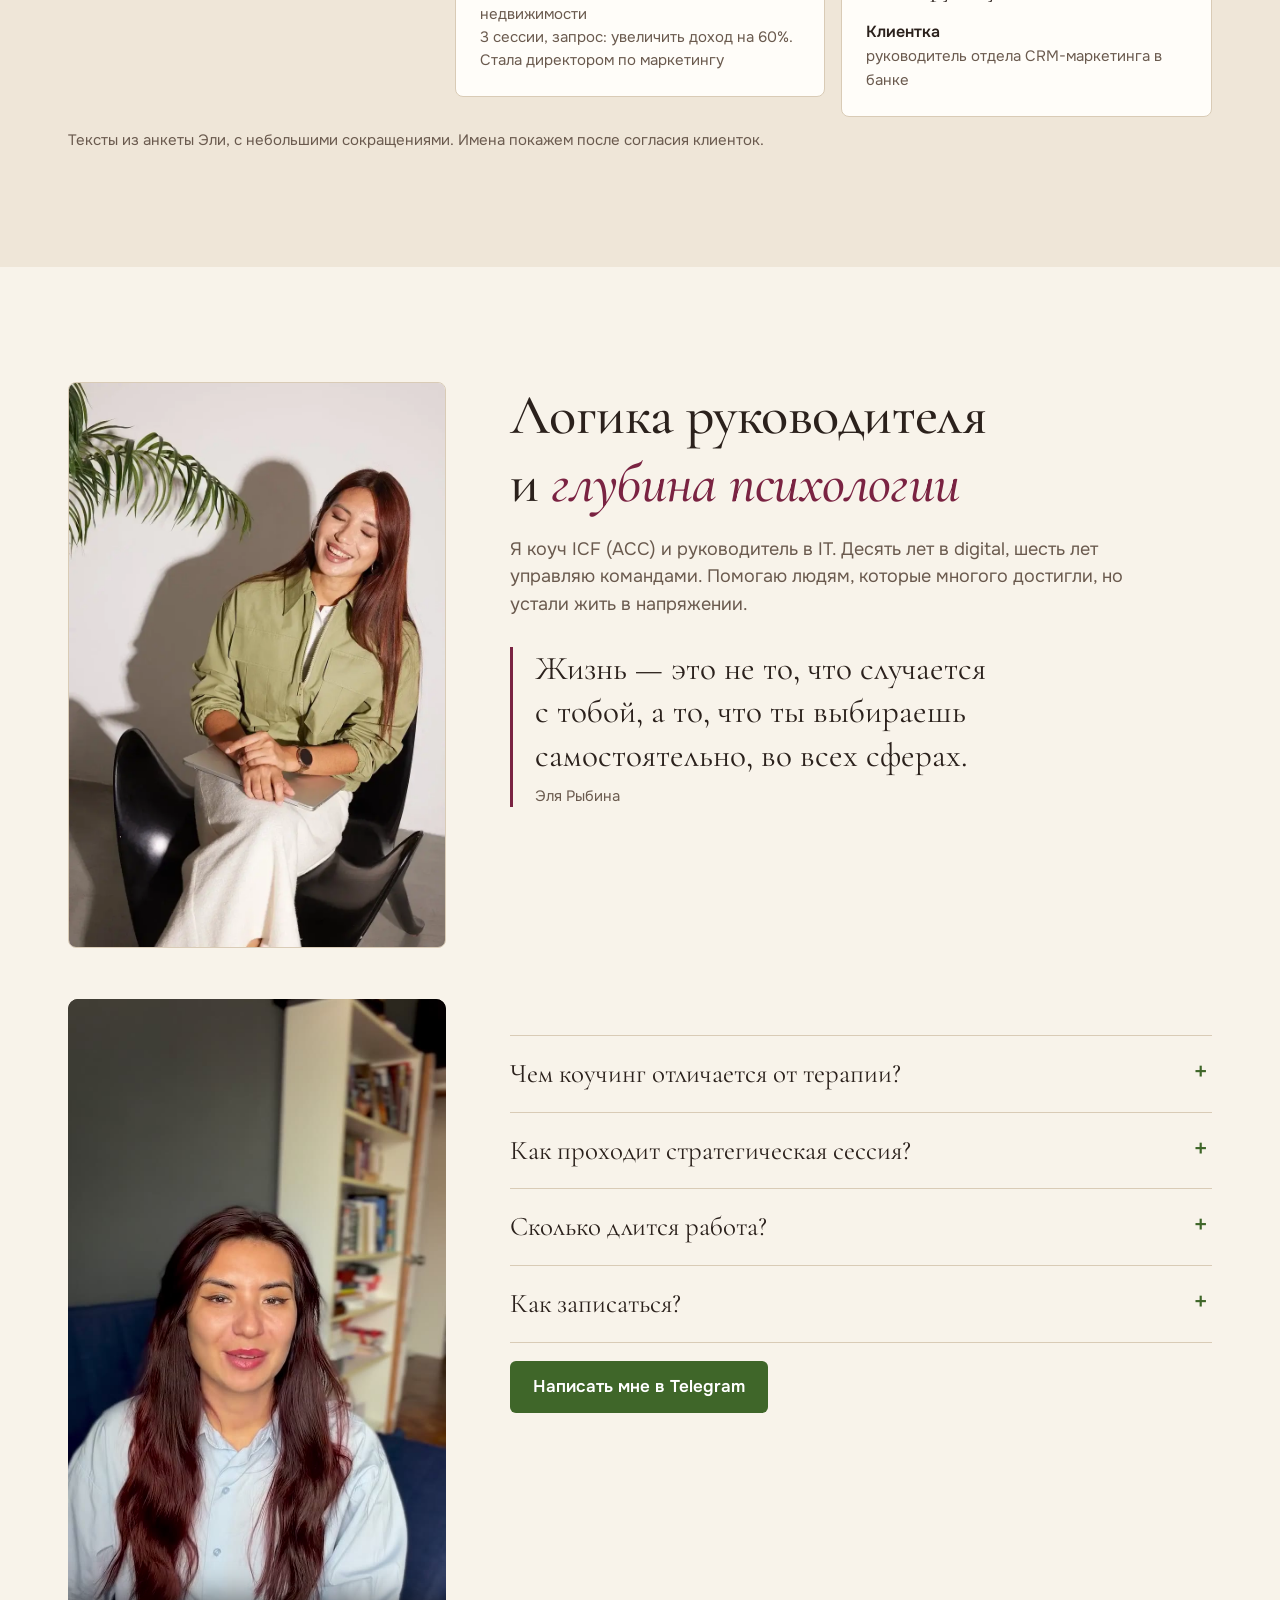
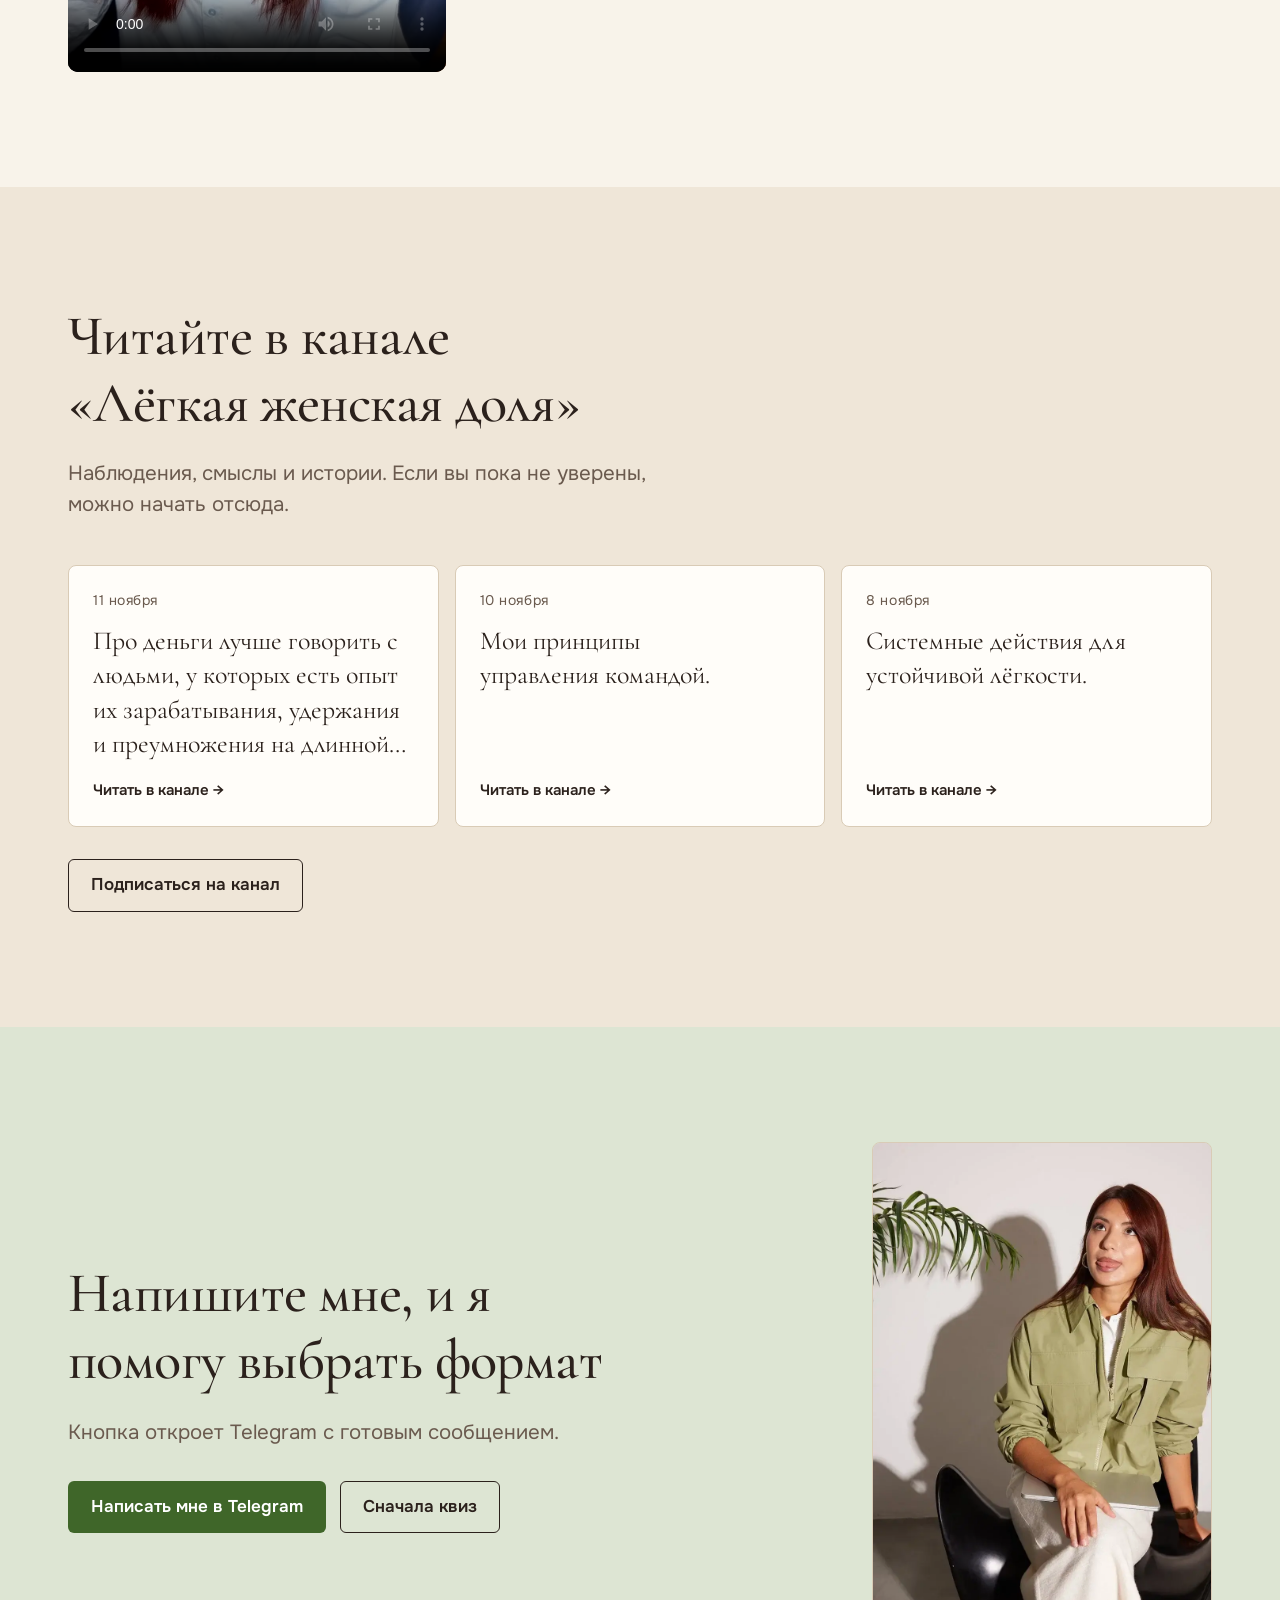
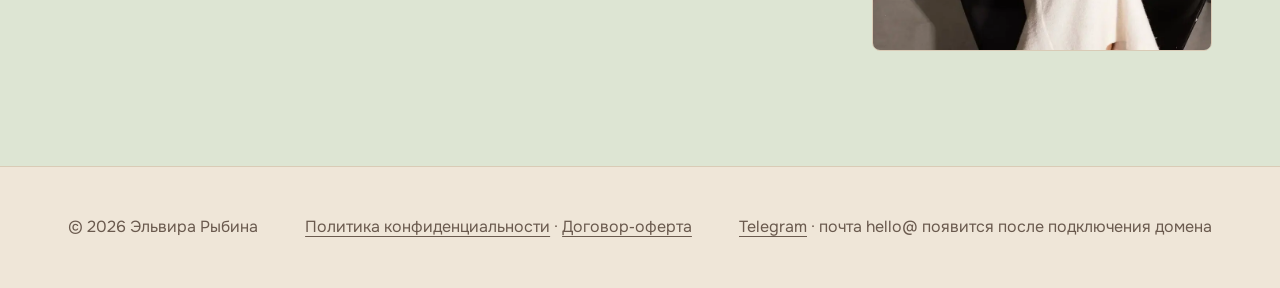
==== commit b038af1e: "Preview 4: her edits, video with captions, About layout" ====
--- a/index.html
+++ b/index.html
@@ -315,7 +315,7 @@
 .wait a{color:var(--ink)}
 .facts b{font-size:28px}
 @media (max-width:980px){.formats{grid-template-columns:1fr}.about-grid>div:first-child .photo{position:static}}
-.about-grid>div:first-child .photo{position:sticky;top:96px}
+.about-grid>div:first-child .photo{position:static}
 .fcard .price{margin-top:auto;font-variant-numeric:tabular-nums}
 .fcard .btn{margin-top:6px}
 .doors{align-items:stretch}
@@ -330,6 +330,8 @@
 .chip{min-height:44px}
 .wait a{position:relative}.wait a::after{content:'';position:absolute;inset:-12px -4px}
 @media (max-width:620px){footer.site .wrap{flex-direction:column;align-items:flex-start;gap:10px}.facts{display:grid!important;grid-template-columns:1fr;margin-top:28px}.facts div,.facts div+div{padding:12px 0;font-size:14px;border-left:0;border-top:1px solid var(--line-d)}.facts b{font-size:21px;margin-bottom:2px}}
+.about-grid{row-gap:clamp(28px,4vw,56px)}.about-grid .videoph{margin-top:0}.a-cta{margin-top:28px}@media (max-width:620px){.about-grid .vid{margin-inline:auto}}
+.about-grid .vid{max-width:380px}.vid video{display:block;width:100%;height:auto;aspect-ratio:720/1282;border-radius:10px;background:#2B211C}@media (max-width:620px){.about-grid .vid{max-width:340px}}
 </style>
 </head>
 <body>
@@ -372,7 +374,7 @@
     <div class="facts">
       <div><b>10&nbsp;лет в digital и IT</b>развиваю технологические бизнесы, отвечаю за продажи и P&amp;L</div>
       <div><b>6&nbsp;лет управляю командами</b>знаю, как выглядит нагрузка изнутри</div>
-      <div><b>Коуч ICF (ACC)</b>работаю с женщинами-руководителями, предпринимателями и специалистами</div>
+      <div><b>Коуч ICF (ACC)</b>работаю с руководителями, предпринимателями и специалистами</div>
     </div>
   </div>
 </section>
@@ -461,7 +463,7 @@
       <button class="chip" type="button" data-f="state" aria-pressed="false">Состояние</button>
     </div>
     <div class="rev" id="rev">
-      <div class="rv" data-t="state"><q>Ты во мне посадила семена радости жизни, и сейчас я очень ощущаю, как они начинают прорастать.</q><footer><b>Клиентка</b>руководитель отдела аналитики в IT-компании</footer></div>
+      <div class="rv" data-t="state"><q>Ты во мне посадила семена радости жизни, и сейчас я очень ощущаю, как они начинают прорастать.</q><footer><b>Клиентка</b>руководитель отдела аналитики в&nbsp;IT&#8209;компании</footer></div>
       <div class="rv" data-t="career"><q>Мы настолько запустили с тобой процесс, озвучили вслух сумму, которая для меня казалась просто нереальной! Это нереально круто! Энергия хлещет через край.</q><footer><b>Клиентка</b>руководитель отдела маркетинга элитной недвижимости<br>3 сессии, запрос: увеличить доход на 60%. Стала директором по маркетингу</footer></div>
       <div class="rv" data-t="state"><q>Самый важный результат этих четырёх недель: тот самый хороший вторник действительно случился. Изменилось моё состояние, а вслед за ним я начала иначе реагировать на происходящее и по-другому себя вести.</q><footer><b>Клиентка</b>руководитель отдела CRM-маркетинга в банке</footer></div>
     </div>
@@ -471,20 +473,23 @@
 
 <section class="light" id="obo-mne">
   <div class="wrap about-grid">
-    <div>
-      <div class="photo"><img src="assets/IMG_0283.webp" width="854" height="1280" alt="Эля Рыбина смеётся, руки на ноутбуке" loading="lazy"></div>
-    </div>
-    <div>
+    <div class="a-photo"><div class="photo"><img src="assets/IMG_0283.webp" width="854" height="1280" alt="Эля Рыбина смеётся, руки на ноутбуке" loading="lazy"></div></div>
+    <div class="a-text">
       <h2>Логика руководителя и <em>глубина психологии</em></h2>
-      <p>Я коуч ICF (ACC) и руководитель в IT. Десять лет в digital, шесть лет управляю командами. Помогаю женщинам, которые многого достигли, но устали жить в напряжении.</p>
+      <p>Я коуч ICF (ACC) и руководитель в IT. Десять лет в digital, шесть лет управляю командами. Помогаю людям, которые многого достигли, но устали жить в напряжении.</p>
       <blockquote class="quote">Жизнь — это не то, что случается с тобой, а то, что ты выбираешь самостоятельно, во всех сферах.<small>Эля Рыбина</small></blockquote>
-      <div class="videoph"><i aria-hidden="true"></i><p>Здесь будет видео на 20 секунд: «Привет, я Эля». Вертикальное, с телефона.</p></div>
+    </div>
+    <div class="a-vid">
+      <div class="vid"><video controls playsinline preload="metadata" poster="assets/hello-poster.jpg" aria-label="Эля Рыбина: короткое приветствие"><source src="assets/hello.mp4" type="video/mp4"><track kind="captions" srclang="ru" label="Русский" src="assets/hello.vtt"></video></div>
+      </div>
+    <div class="a-faq">
       <div class="faq">
         <details><summary>Чем коучинг отличается от терапии?</summary><p>Коучинг и психотерапия — разные инструменты. Я помогаю исследовать привычные способы думать, действовать и чувствовать, находить опору и принимать решения. Я не лечу тревожное расстройство и не гарантирую исцеления. Если понадобится помощь врача или психотерапевта, скажу об этом прямо.</p></details>
         <details><summary>Как проходит стратегическая сессия?</summary><p>Вы приходите с любым запросом, например карьерным. Мы разбираем его, и вы получаете план и взгляд со стороны. Формат подходит, если вы готовы двигаться самостоятельно.</p></details>
         <details><summary>Сколько длится работа?</summary><p>Индивидуальный коучинг идёт 2&nbsp;месяца: 4 или 8&nbsp;сессий, в зависимости от запроса. Одна сессия — час.</p></details>
-        <details><summary>Как записаться?</summary><p>Нажмите «Написать Эле». Откроется Telegram с готовым сообщением, останется отправить.</p></details>
+        <details><summary>Как записаться?</summary><p>Нажмите «Написать мне». Откроется Telegram с готовым сообщением, останется отправить.</p></details>
       </div>
+      <p class="a-cta"><a class="btn btn-lime tg" data-msg="Здравствуйте, Эля! Хочу выбрать формат работы." href="#">Написать мне в Telegram</a></p>
     </div>
   </div>
 </section>
@@ -583,7 +588,7 @@
      ['Поддержка рядом, пока я меняюсь','O']]}
   ];
   var RES={
-   O:{t:'Вам нужна опора',p:'Похоже, силы уходят быстрее, чем возвращаются. Помогает ритм: регулярные сессии и человек рядом, пока вы выстраиваете систему, в которой легче жить.',f:'Индивидуальный коучинг',s:'4 сессии за 20&nbsp;000&nbsp;₽ или 8 за 40&nbsp;000&nbsp;₽',id:'weekly'},
+   O:{t:'Вам нужна опора',p:'Похоже, силы уходят быстрее, чем возвращаются. Помогает ритм: регулярные сессии и человек рядом, пока вы выстраиваете систему, в которой легче жить.',f:'Индивидуальный коучинг',s:'4&nbsp;сессии за&nbsp;20&nbsp;000&nbsp;₽ или&nbsp;8&nbsp;за&nbsp;40&nbsp;000&nbsp;₽',id:'weekly'},
    R:{t:'Вам нужна ясность',p:'Похоже, вы стоите на развилке. Помогает стратегическая сессия: взгляд со стороны и план на ближайшие шаги.',f:'Стратегическая сессия',s:'Любой запрос, 9&nbsp;000&nbsp;₽',id:'diag'},
    A:{t:'Вам нужна структура',p:'Похоже, шум в голове мешает увидеть, что реально происходит. Помогает стратегическая сессия: из хаоса в голове получается структура и план.',f:'Стратегическая сессия',s:'Любой запрос, 9&nbsp;000&nbsp;₽',id:'diag'}
   };
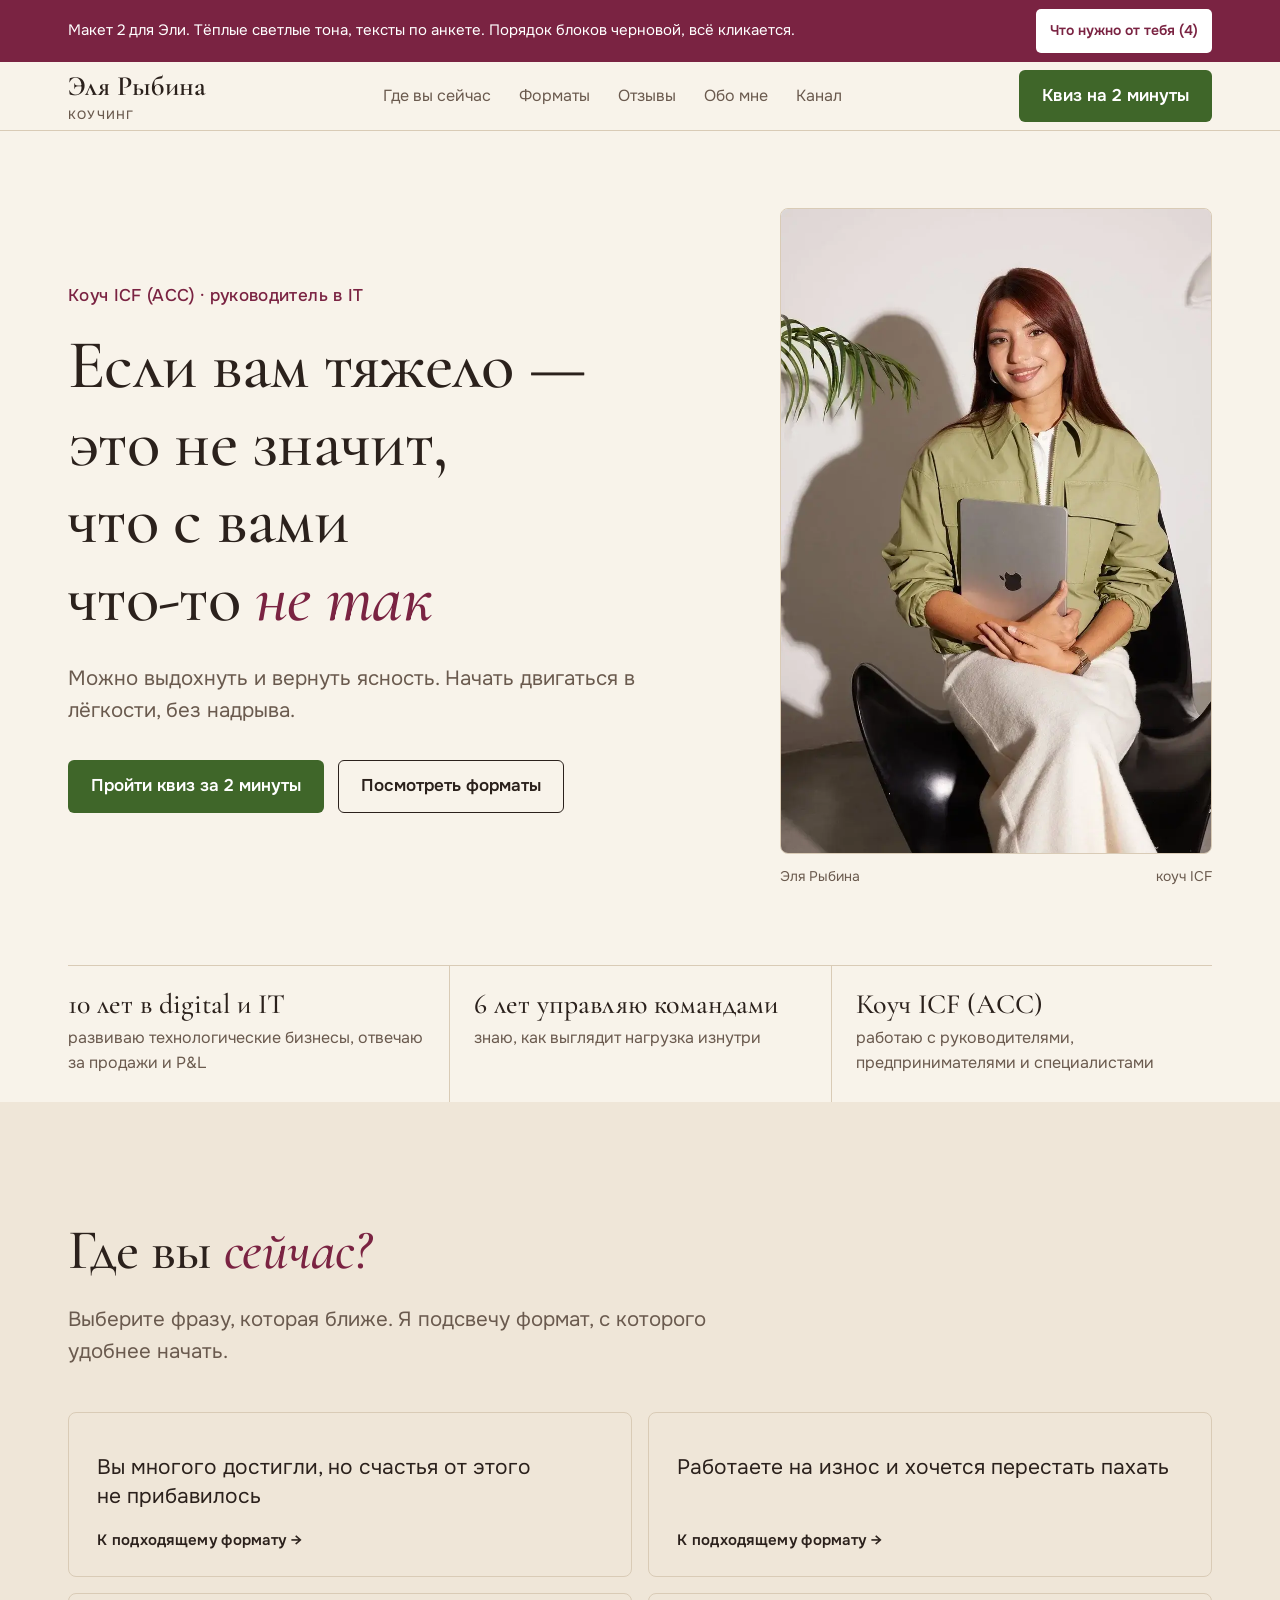
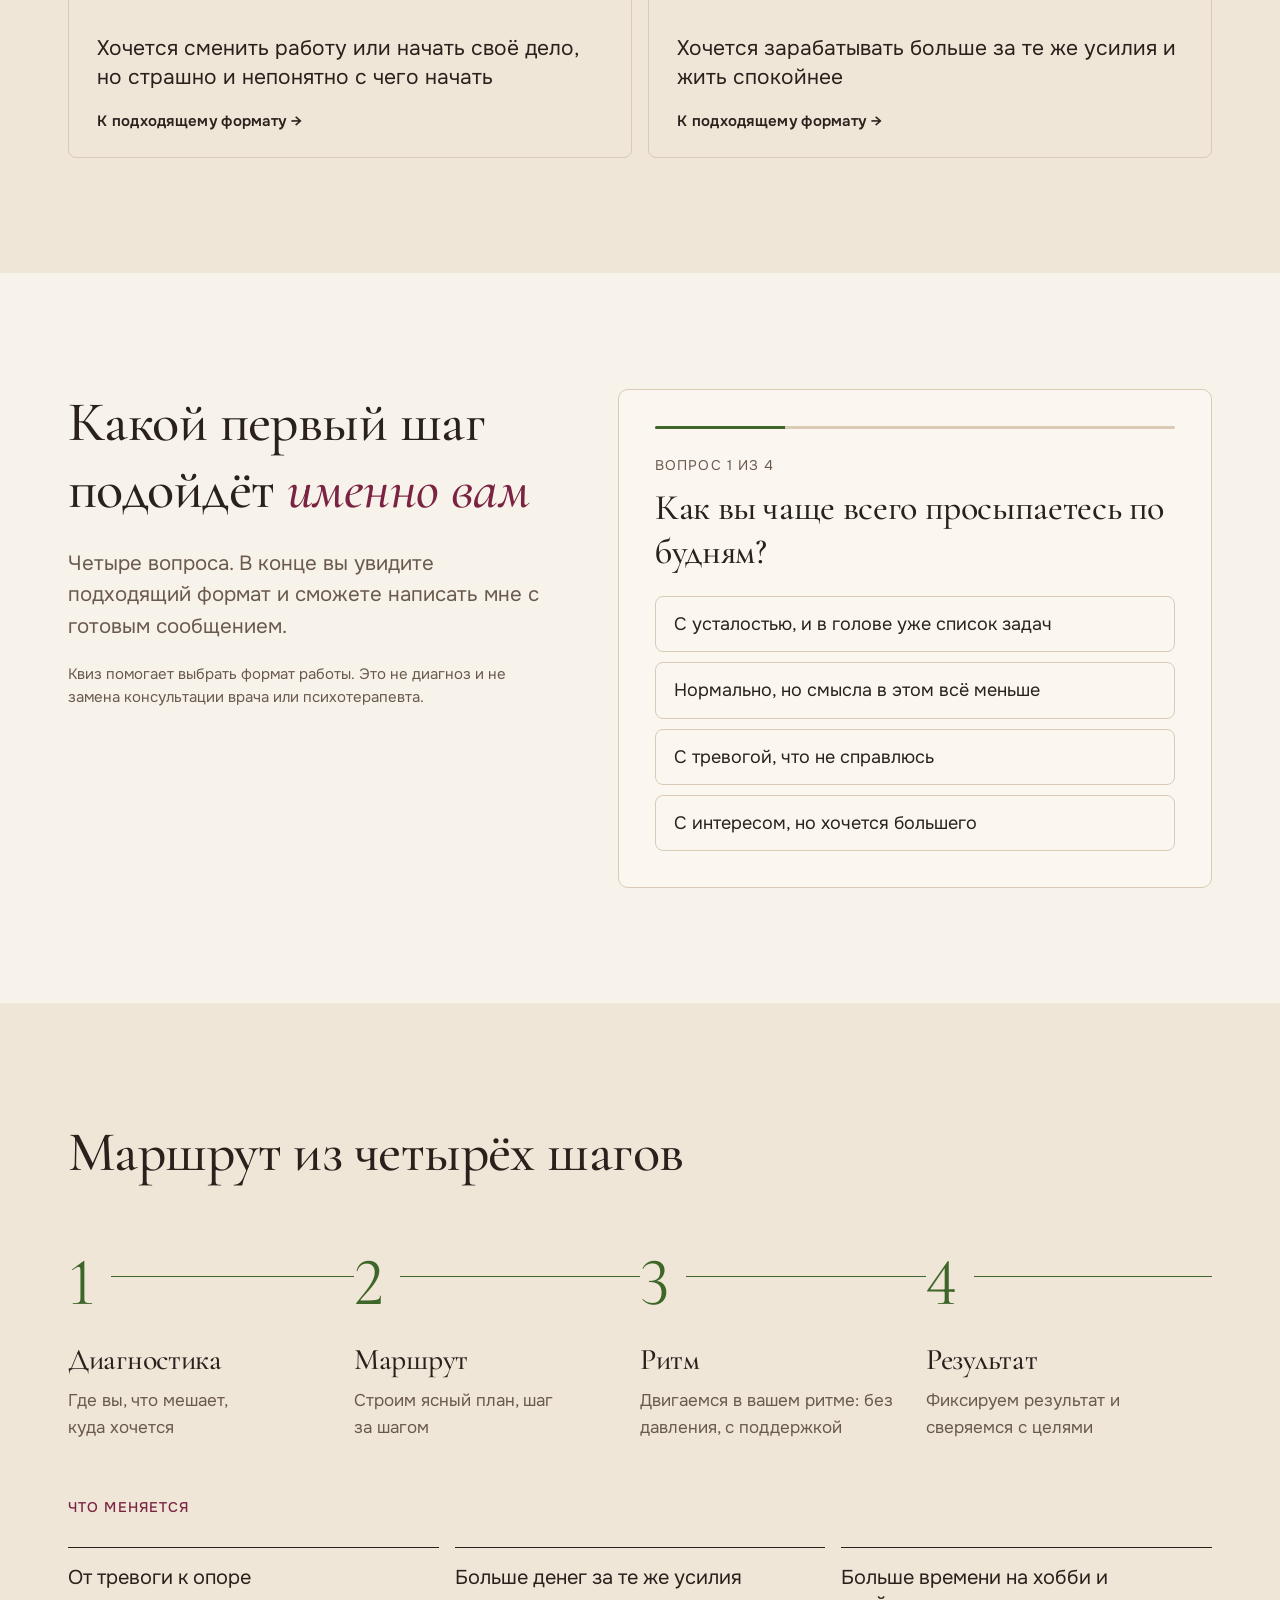
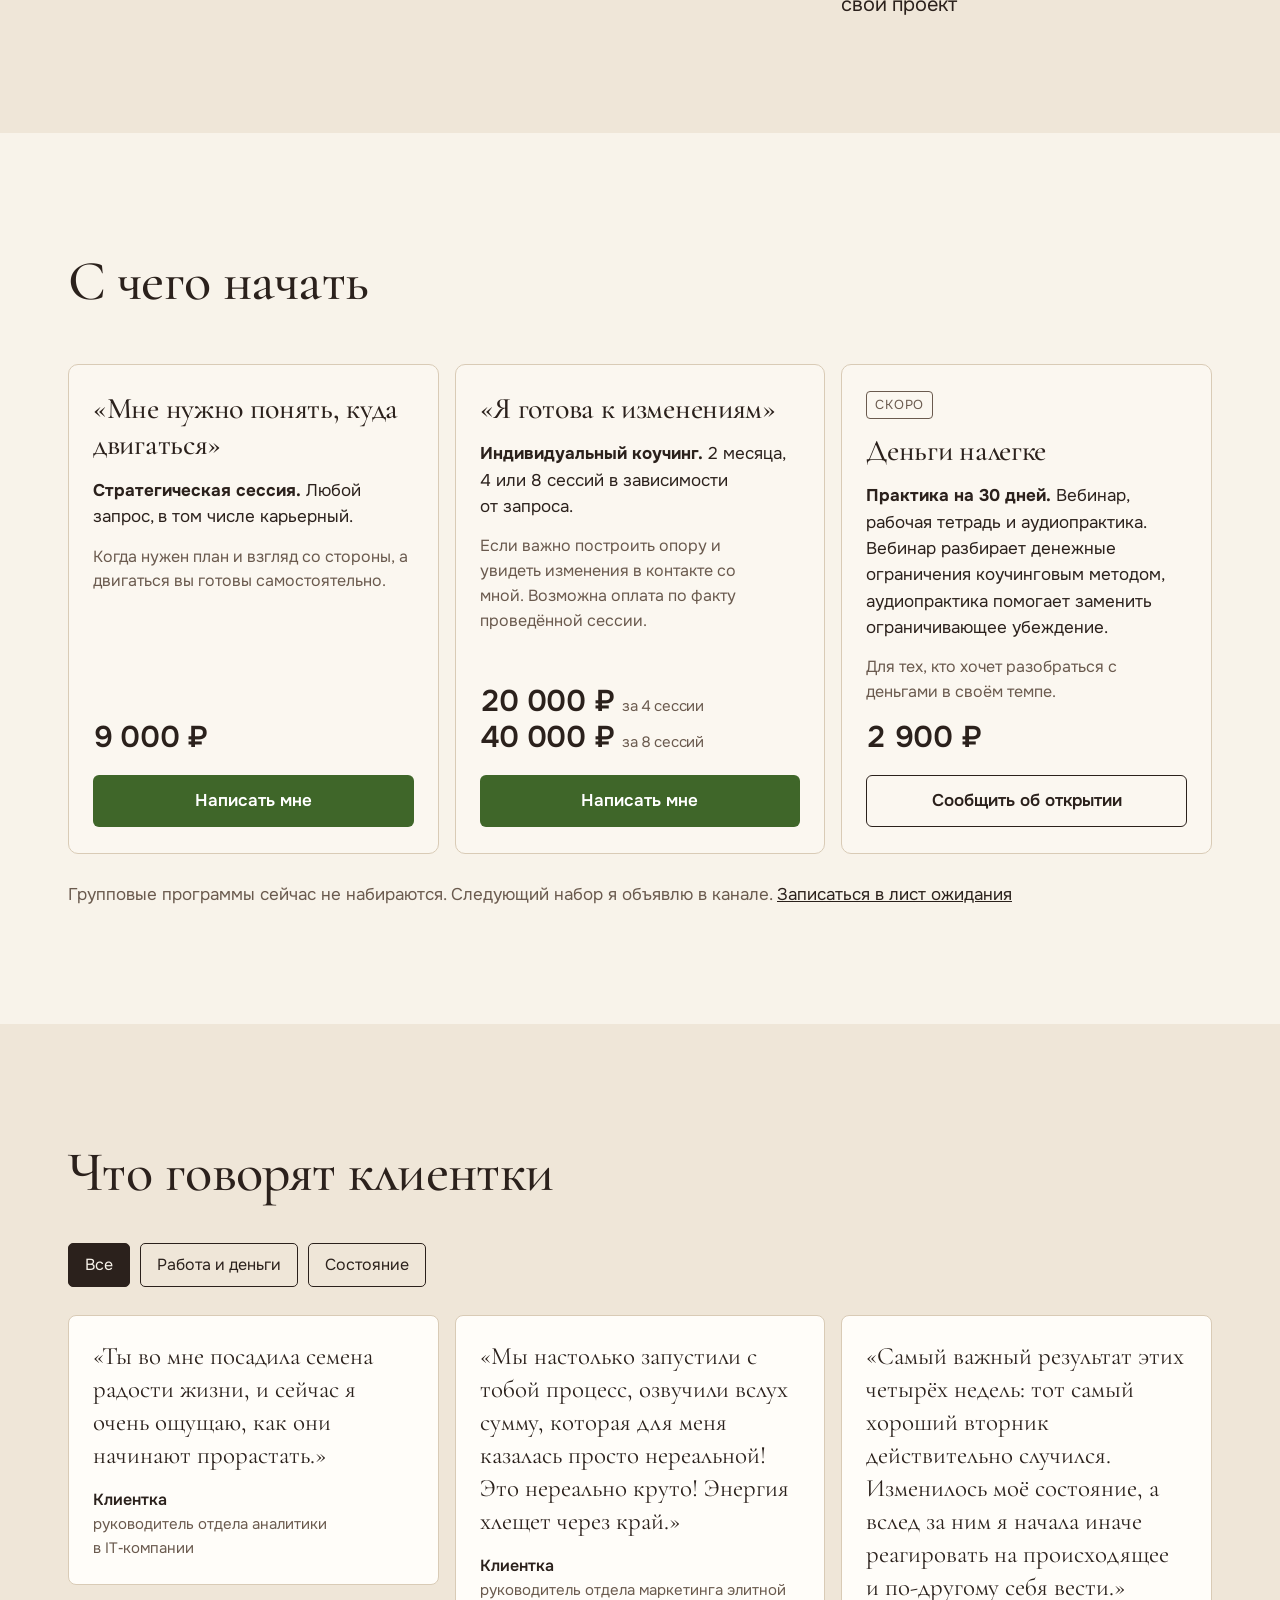
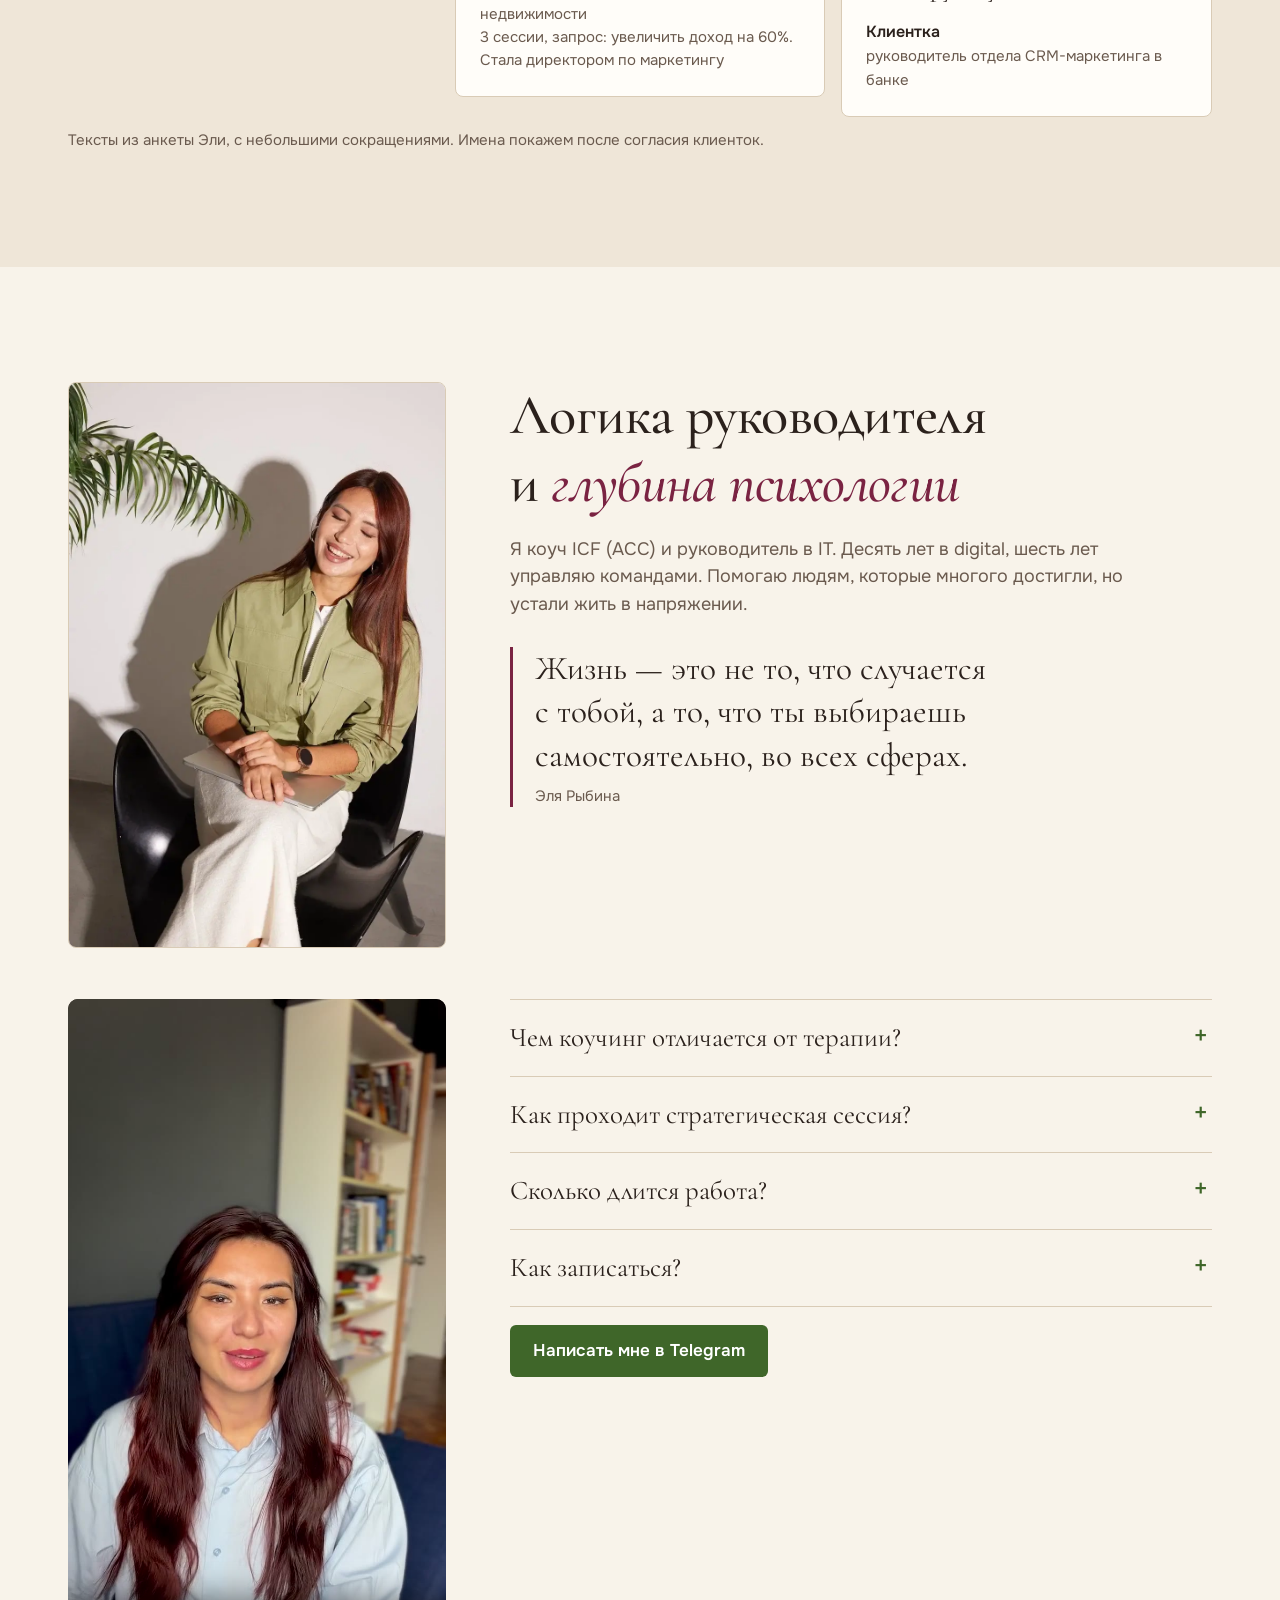
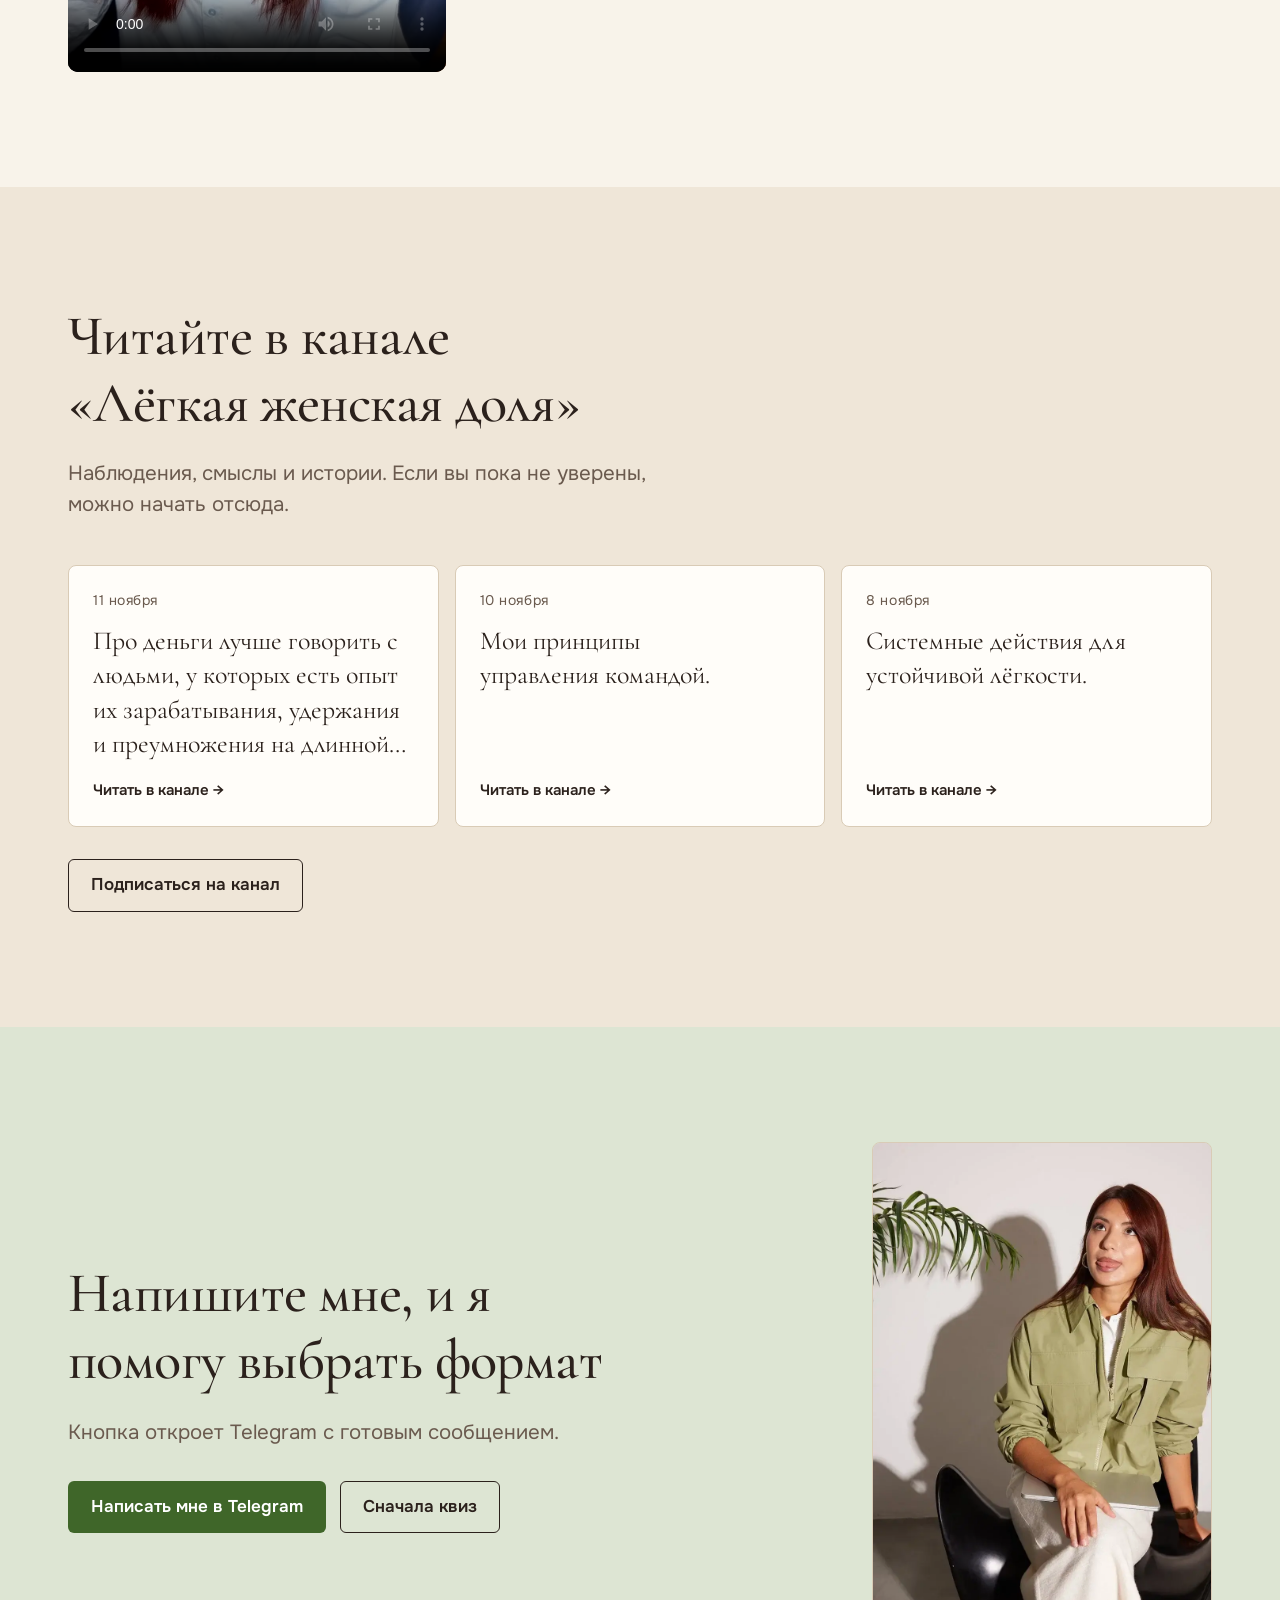
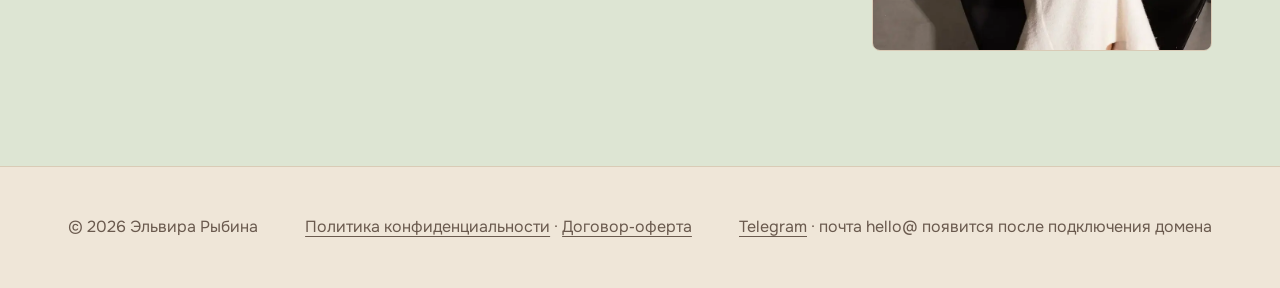
==== commit e89004b0: "Preview 5: About layout, tap targets" ====
--- a/index.html
+++ b/index.html
@@ -330,8 +330,8 @@
 .chip{min-height:44px}
 .wait a{position:relative}.wait a::after{content:'';position:absolute;inset:-12px -4px}
 @media (max-width:620px){footer.site .wrap{flex-direction:column;align-items:flex-start;gap:10px}.facts{display:grid!important;grid-template-columns:1fr;margin-top:28px}.facts div,.facts div+div{padding:12px 0;font-size:14px;border-left:0;border-top:1px solid var(--line-d)}.facts b{font-size:21px;margin-bottom:2px}}
-.about-grid{row-gap:clamp(28px,4vw,56px)}.about-grid .videoph{margin-top:0}.a-cta{margin-top:28px}@media (max-width:620px){.about-grid .vid{margin-inline:auto}}
-.about-grid .vid{max-width:380px}.vid video{display:block;width:100%;height:auto;aspect-ratio:720/1282;border-radius:10px;background:#2B211C}@media (max-width:620px){.about-grid .vid{max-width:340px}}
+.about-grid{row-gap:clamp(28px,4vw,56px)}.about-grid .videoph{margin-top:0}.a-cta{margin-top:28px}@media (max-width:620px){.about-grid .vid{margin-inline:auto}}.a-faq .faq{margin-top:0}#again{min-height:44px;padding:10px 14px}@media (max-width:980px){.about-grid .photo,.about-grid .vid{margin-inline:auto}}@media (max-width:620px){.about-grid .photo,.about-grid .vid{max-width:300px}}
+.about-grid .vid{max-width:380px}.vid video{display:block;width:100%;height:auto;aspect-ratio:720/1282;border-radius:10px;background:#2B211C}@media (max-width:620px){.about-grid .vid{max-width:300px}}
 </style>
 </head>
 <body>
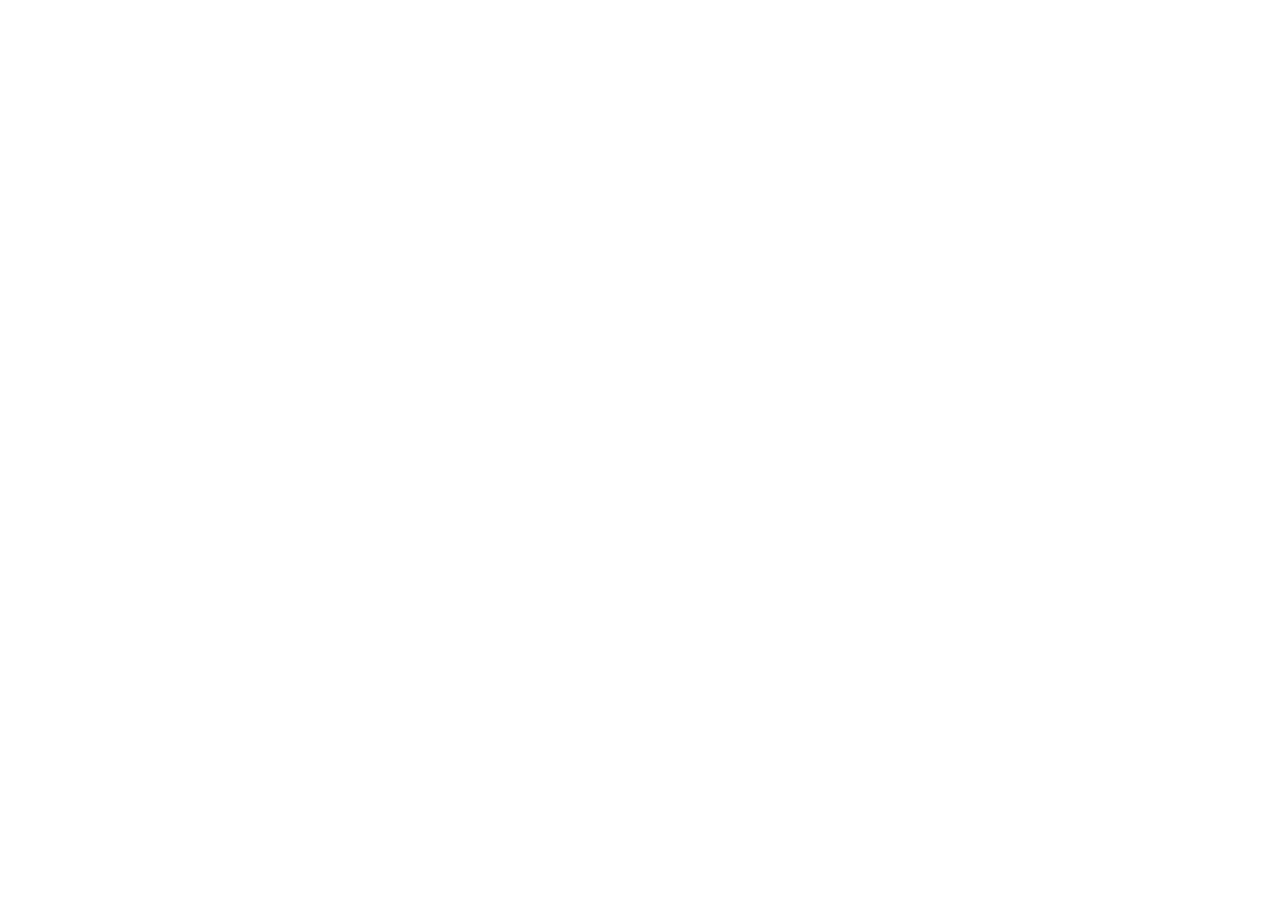
==== commit 0284d2f2: "Preview retired: redirect to https://ellyrybina.ru Co-Authored-By: Claude Sonnet 5.5 <noreply@anthro" ====
--- a/index.html
+++ b/index.html
@@ -3,626 +3,12 @@
 <head>
 <meta charset="utf-8">
 <meta name="viewport" content="width=device-width,initial-scale=1">
-<title>Эля Рыбина — коучинг (макет 2)</title>
-<meta name="description" content="Коуч ICF Эля Рыбина: диагностика, маршрут и ритм для тех, кому тяжело, и для тех, кто хочет сменить дело. Квиз на 2 минуты и запись в Telegram.">
-<meta name="robots" content="noindex,nofollow">
-<meta property="og:type" content="website">
-<meta property="og:title" content="Эля Рыбина — коучинг без надрыва">
-<meta property="og:description" content="Квиз на 2 минуты: какой первый шаг подойдёт именно вам. Превью нового сайта.">
-<link rel="preconnect" href="https://fonts.googleapis.com">
-<link rel="preconnect" href="https://fonts.gstatic.com" crossorigin>
-<link href="https://fonts.googleapis.com/css2?family=Cormorant+Garamond:ital,wght@0,500;0,600;1,500;1,600&family=Onest:wght@400;500;600&display=swap" rel="stylesheet">
-<style>
-:root{
-  --forest:#EFE6D8; --forest2:#FBF7F0; --moss:#3F6629; --lime:#3F6629; --wine:#7A2342;
-  --paper:#F8F3EA; --ink:#2B211C;
-  --on-dark:#2B211C; --mut-dark:#6A5A4E; --line-d:#D9CBB6;
-  --mut-light:#6A5A4E; --line-l:#D9CBB6;
-  --serif:"Cormorant Garamond",Georgia,serif; --sans:Onest,system-ui,sans-serif;
-  --gut:clamp(20px,4vw,48px); --max:1240px;
-}
-*{box-sizing:border-box;margin:0}
-html{scroll-behavior:smooth;scroll-padding-top:72px}
-body{font-family:var(--sans);font-size:18px;line-height:1.55;color:var(--on-dark);background:var(--forest);-webkit-text-size-adjust:100%}
-img{display:block;max-width:100%;height:auto}
-a{color:inherit}
-button{font:inherit;color:inherit;cursor:pointer}
-:focus-visible{outline:3px solid var(--lime);outline-offset:3px}
-.wrap{max-width:var(--max);margin:0 auto;padding-inline:var(--gut)}
-.dark{background:var(--forest);color:var(--on-dark)}
-.light{background:var(--paper);color:var(--ink)}
-section{padding-block:clamp(64px,9vw,120px)}
-.kicker{font-size:14px;letter-spacing:.08em;text-transform:uppercase;font-weight:500;color:var(--lime);margin-bottom:18px}
-.light .kicker{color:var(--moss)}
-.hero .kicker{text-transform:none;letter-spacing:.02em;font-size:17px}
-h1,h2,h3{font-family:var(--serif);font-weight:500;letter-spacing:-.01em;font-variant-numeric:lining-nums;font-feature-settings:"lnum" 1}
-h1{font-size:clamp(44px,5.4vw,80px);line-height:1.12;text-wrap:balance}
-h1 em,h2 em{font-style:italic;color:var(--lime)}
-.light h2 em{color:var(--moss)}
-h2{font-size:clamp(36px,4.4vw,58px);line-height:1.2;text-wrap:balance;max-width:24ch}
-h3{font-size:30px;line-height:1.22}
-p{text-wrap:pretty}
-.lead{font-size:clamp(19px,1.6vw,22px);color:var(--mut-dark);max-width:46ch}
-.light .lead{color:var(--mut-light)}
-.btn{display:inline-flex;align-items:center;gap:10px;min-height:48px;padding:12px 22px;border-radius:6px;font-weight:600;font-size:17px;text-decoration:none;border:1px solid transparent;transition:transform .2s,background-color .2s,color .2s}
-.btn:hover{transform:translateY(-2px)}
-.btn-lime{background:var(--lime);color:#17220F}
-.btn-ghost{background:transparent;border-color:var(--mut-dark);color:var(--on-dark)}
-.btn-ghost:hover{background:var(--on-dark);color:var(--forest)}
-.btn-ink{background:var(--forest);color:var(--on-dark)}
-.btn-line{background:transparent;border-color:var(--ink);color:var(--ink)}
-.btn-line:hover{background:var(--ink);color:var(--paper)}
-
-/* preview ribbon */
-.ribbon{background:var(--lime);color:#17220F;font-size:15px}
-.ribbon .wrap{display:flex;gap:16px;align-items:center;justify-content:space-between;padding-block:9px}
-.ribbon button{background:#17220F;color:var(--lime);border:0;border-radius:5px;padding:7px 14px;font-weight:600;font-size:14px;white-space:nowrap}
-
-/* header */
-header.top{position:sticky;top:0;z-index:20;background:var(--forest);border-bottom:1px solid var(--line-d)}
-header.top .wrap{display:flex;align-items:center;justify-content:space-between;gap:20px;min-height:68px}
-.brand{font-family:var(--serif);font-size:28px;font-weight:600;text-decoration:none;line-height:1.2}
-.brand small{display:block;font-family:var(--sans);font-size:12px;letter-spacing:.1em;text-transform:uppercase;font-weight:500;color:var(--mut-dark);margin-top:5px}
-nav.main{display:flex;gap:28px}
-nav.main a{text-decoration:none;font-size:16px;color:var(--mut-dark);padding-block:8px}
-nav.main a:hover{color:var(--on-dark)}
-.menu-btn{display:none;background:none;border:1px solid var(--line-d);border-radius:6px;padding:9px 14px;font-size:15px}
-.hdr-cta{display:inline-flex}
-
-/* hero */
-.hero{padding-block:clamp(40px,6vw,88px) 0}
-.hero-grid{display:grid;grid-template-columns:minmax(0,1.2fr) minmax(0,.8fr);gap:clamp(32px,5vw,80px);align-items:center}
-.hero .lead{margin:26px 0 34px}
-.cta-row{display:flex;flex-wrap:wrap;gap:14px}
-.photo{border:1px solid var(--line-d);border-radius:8px;overflow:hidden;background:#e6e2e1}
-.photo img{width:100%}
-.cap{display:flex;justify-content:space-between;gap:12px;font-size:14px;color:var(--mut-dark);margin-top:12px}
-.facts{display:grid;grid-template-columns:repeat(3,1fr);margin-top:clamp(48px,6vw,80px);border-top:1px solid var(--line-d)}
-.facts div{padding:22px 24px 26px 0;font-size:16px;color:var(--mut-dark)}
-.facts div+div{padding-left:24px;border-left:1px solid var(--line-d)}
-.facts b{display:block;font-family:var(--serif);font-size:26px;line-height:1.15;font-weight:500;color:var(--on-dark);margin-bottom:6px}
-
-/* doors */
-.doors{display:grid;grid-template-columns:repeat(2,1fr);gap:16px;margin-top:44px;align-items:start}
-.door{display:block;text-align:left;background:transparent;border:1px solid var(--line-l);border-radius:8px;padding:26px 28px 24px;width:100%;transition:background-color .2s,color .2s,transform .2s}
-.door:hover{background:var(--forest);color:var(--on-dark);transform:translateY(-2px)}
-.door span.n{font-family:var(--serif);font-size:40px;line-height:1.2;color:var(--moss)}
-.door:hover span.n{color:var(--lime)}
-.door p{font-size:21px;line-height:1.38;margin:14px 0 18px}
-.door span.go{font-size:15px;font-weight:600;letter-spacing:.02em}
-
-/* quiz */
-.quiz-grid{display:grid;grid-template-columns:minmax(0,.9fr) minmax(0,1.1fr);gap:clamp(32px,5vw,80px);align-items:start}
-.quiz-grid .lead{margin-top:24px}
-.fine{font-size:15px;color:var(--mut-dark);margin-top:20px;max-width:46ch}
-.qcard{background:var(--forest2);border:1px solid var(--line-d);border-radius:10px;padding:clamp(22px,3vw,36px)}
-.qprog{height:3px;background:var(--line-d);border-radius:2px;overflow:hidden;margin-bottom:26px}
-.qprog i{display:block;height:100%;width:100%;background:var(--lime);transform-origin:left;transform:scaleX(.25);transition:transform .45s cubic-bezier(.2,.7,.2,1)}
-.qstep{font-size:14px;letter-spacing:.08em;text-transform:uppercase;color:var(--mut-dark);margin-bottom:10px}
-.qcard h3{font-size:clamp(28px,3vw,36px);margin-bottom:22px}
-.opts{display:grid;gap:10px}
-.opt{text-align:left;background:transparent;border:1px solid var(--line-d);border-radius:8px;padding:15px 18px;font-size:18px;line-height:1.35;transition:border-color .2s,background-color .2s}
-.opt:hover{border-color:var(--lime);background:rgba(214,242,92,.06)}
-.qback{background:none;border:0;color:var(--mut-dark);font-size:15px;margin-top:18px;text-decoration:underline;text-underline-offset:4px;padding:6px 0}
-.res h3{font-size:clamp(34px,4vw,48px);margin-bottom:14px}
-.res h3 em{color:var(--lime)}
-.res p{color:var(--mut-dark);margin-bottom:12px}
-.res .rec{border-top:1px solid var(--line-d);margin-top:20px;padding-top:20px}
-.res .rec b{display:block;font-family:var(--serif);font-size:28px;font-weight:500;line-height:1.15;color:var(--on-dark);margin:4px 0 16px}
-.hidden{display:none!important}
-
-/* process */
-.steps{display:grid;grid-template-columns:repeat(4,1fr);gap:0;margin-top:56px;position:relative}
-.steps::before{content:"";position:absolute;left:0;right:0;top:34px;height:1px;background:var(--moss);transform-origin:left;transform:scaleX(0);transition:transform 1.2s cubic-bezier(.2,.7,.2,1)}
-.steps.in::before{transform:scaleX(1)}
-.step{padding:0 28px 0 0;position:relative}
-.step .num{font-family:var(--serif);font-size:68px;line-height:1.2;background:var(--paper);display:inline-block;padding-right:16px;color:var(--moss)}
-.step h3{font-size:30px;margin:18px 0 10px}
-.step p{color:var(--mut-light);font-size:17px}
-.shifts{display:grid;grid-template-columns:repeat(3,1fr);gap:16px;margin-top:64px}
-.shift{border-top:1px solid var(--ink);padding-top:16px;font-size:20px;line-height:1.35}
-
-/* formats */
-.formats{display:grid;grid-template-columns:repeat(4,1fr);gap:16px;margin-top:48px;align-items:start}
-.fcard{border:1px solid var(--line-d);border-radius:10px;padding:26px 24px;background:var(--forest2);display:flex;flex-direction:column;gap:14px;transition:border-color .3s}
-.fcard.hl{border-color:var(--lime)}
-.fcard h3{font-size:30px}
-.fcard .what{color:var(--on-dark);font-size:17px}
-.fcard .for{color:var(--mut-dark);font-size:16px}
-.price{font-family:var(--serif);font-size:38px;line-height:1.2;margin-top:6px}
-.price small{font-family:var(--sans);font-size:15px;color:var(--mut-dark)}
-.tag{display:inline-block;align-self:flex-start;font-size:13px;letter-spacing:.06em;text-transform:uppercase;border:1px solid var(--mut-dark);color:var(--mut-dark);border-radius:4px;padding:3px 8px}
-.fcard .btn{margin-top:6px;justify-content:center}
-
-/* reviews */
-.chips{display:flex;flex-wrap:wrap;gap:10px;margin:36px 0 28px}
-.chip{background:transparent;border:1px solid var(--ink);border-radius:5px;padding:9px 16px;font-size:16px}
-.chip[aria-pressed=true]{background:var(--ink);color:var(--paper)}
-.rev{columns:3;column-gap:16px}
-.rv{break-inside:avoid;border:1px solid var(--line-l);border-radius:8px;padding:24px;margin-bottom:16px;background:#fff}
-.rv q{display:block;font-family:var(--serif);font-size:25px;line-height:1.32;quotes:"«" "»"}
-.rv footer{margin-top:16px;font-size:15px;color:var(--mut-light)}
-.rv footer b{display:block;color:var(--ink);font-weight:600;font-size:16px}
-.rv.off{display:none}
-.src{font-size:15px;color:var(--mut-light);margin-top:12px}
-
-/* about */
-.about-grid{display:grid;grid-template-columns:minmax(0,.7fr) minmax(0,1.3fr);gap:clamp(32px,5vw,80px);align-items:start}
-.about-grid .photo{max-width:380px}
-.about-grid p{margin-top:18px;max-width:56ch;color:var(--mut-dark)}
-details{border-top:1px solid var(--line-d)}
-details:last-of-type{border-bottom:1px solid var(--line-d)}
-summary{list-style:none;cursor:pointer;padding:20px 40px 20px 0;font-family:var(--serif);font-size:27px;line-height:1.32;position:relative}
-summary::-webkit-details-marker{display:none}
-summary::after{content:"+";position:absolute;right:4px;top:18px;font-family:var(--sans);font-size:28px;color:var(--lime)}
-details[open] summary::after{content:"–"}
-details p{margin:0 0 22px;max-width:60ch}
-.faq{margin-top:36px}
-
-/* channel */
-.posts{display:grid;grid-template-columns:repeat(3,1fr);gap:16px;margin-top:44px;align-items:start}
-.post{display:block;text-decoration:none;border:1px solid var(--line-l);border-radius:8px;padding:24px;background:#fff;transition:transform .2s,border-color .2s}
-.post:hover{transform:translateY(-3px);border-color:var(--ink)}
-.post time{font-size:14px;color:var(--mut-light);letter-spacing:.04em}
-.post p{font-family:var(--serif);font-size:26px;line-height:1.32;margin:12px 0 18px}
-.post span{font-size:15px;font-weight:600}
-
-/* final */
-.final-grid{display:grid;grid-template-columns:minmax(0,1.3fr) minmax(0,.7fr);gap:clamp(32px,5vw,80px);align-items:center}
-.final .photo{max-width:340px}
-
-footer.site{background:var(--forest);border-top:1px solid var(--line-d);padding-block:36px;font-size:16px;color:var(--mut-dark)}
-footer.site .wrap{display:flex;flex-wrap:wrap;gap:12px 32px;justify-content:space-between;align-items:baseline}
-footer.site .sep{font-style:normal}
-footer.site a{text-underline-offset:4px}
-
-/* drawer */
-.drawer{position:fixed;inset:0;z-index:50;display:none}
-.drawer.open{display:block}
-.drawer .bg{position:absolute;inset:0;background:rgba(10,16,12,.6)}
-.drawer .panel{position:absolute;right:0;top:0;bottom:0;width:min(440px,100%);background:var(--paper);color:var(--ink);padding:28px 26px;overflow:auto}
-.drawer h2{font-size:34px;max-width:none;clear:both;padding-top:18px}
-.drawer ul{list-style:none;padding:0;margin:22px 0}
-.drawer li{border-top:1px solid var(--line-l);padding:14px 0;font-size:17px;display:flex;flex-direction:column;gap:8px}
-.drawer input[type=text]{width:100%;min-height:46px;padding:10px 12px;border:1px solid var(--mut-light);border-radius:6px;background:#fff;font:inherit;font-size:17px;color:var(--ink)}
-.drawer .x{float:right;background:none;border:1px solid var(--ink);border-radius:5px;padding:8px 14px;font-size:15px}
-
-.mmenu{display:none}
-.js .rise{opacity:0;transform:translateY(22px);transition:opacity .7s ease,transform .7s cubic-bezier(.2,.7,.2,1)}
-.js .rise.in{opacity:1;transform:none}
-.h1l{display:block;opacity:0;transform:translateY(26px);animation:rise .9s cubic-bezier(.2,.7,.2,1) forwards}
-.h1l:nth-child(2){animation-delay:.12s}.h1l:nth-child(3){animation-delay:.24s}
-@keyframes rise{to{opacity:1;transform:none}}
-@media (prefers-reduced-motion:reduce){.js .rise{opacity:1;transform:none;transition:none}html{scroll-behavior:auto}.h1l{animation-duration:.01s}.steps::before{transition:none}}
-
-@media (max-width:980px){
-  nav.main,.hdr-cta{display:none}
-  .menu-btn{display:block}
-  .mmenu.open{display:block;background:var(--forest);border-bottom:1px solid var(--line-d)}
-  .mmenu a{display:block;padding:16px var(--gut);border-top:1px solid var(--line-d);text-decoration:none;font-size:19px}
-  .hero-grid,.quiz-grid,.about-grid,.final-grid{grid-template-columns:1fr}
-  .hero-grid .photo-col{max-width:340px}
-  .facts{grid-template-columns:1fr}
-  .facts div,.facts div+div{padding:18px 0;border-left:0;border-top:1px solid var(--line-d)}
-  .facts div:first-child{border-top:0}
-  .doors{grid-template-columns:1fr}
-  .steps{grid-template-columns:1fr;gap:34px}
-  .steps::before{display:none}
-  .step{padding:0}
-  .step .num{background:none}
-  .shifts{grid-template-columns:1fr}
-  .formats{grid-template-columns:1fr 1fr}
-  .rev{columns:1}
-  .posts{grid-template-columns:1fr}
-  .final .photo{max-width:260px}
-}
-@media (max-width:620px){
-  body{font-size:17px}
-  .formats{grid-template-columns:1fr}
-  .ribbon .wrap{flex-direction:column;align-items:flex-start;gap:8px}
-  .cta-row .btn{width:100%;justify-content:center}
-}
-
-.more-wrap{display:none;margin-top:8px}
-@media (max-width:620px){
-  section{padding-block:44px}
-  .hero{padding-block:28px 0}
-  h1{font-size:clamp(40px,11.5vw,52px)}
-  h2{font-size:clamp(32px,9vw,40px)}
-  .hero .lead{margin:18px 0 24px}
-  .hero-grid .photo-col{max-width:250px;margin-inline:auto}
-  .facts{display:none}
-  .hero{padding-bottom:44px}
-  .doors{gap:10px;margin-top:28px}
-  .door{padding:16px 18px}
-  .door span.n{display:none}
-  .door p{font-size:19px;margin:0 0 10px}
-  .steps{grid-template-columns:1fr 1fr;gap:26px 18px;margin-top:32px}
-  .step .num{font-size:46px;padding:0}
-  .step h3{font-size:26px;margin:8px 0 6px}
-  .step p{font-size:16px;text-wrap:balance}
-  footer.site .sep{display:none}
-  footer.site .wrap>span{display:flex;flex-direction:column;gap:0}
-  .shifts{margin-top:36px;gap:12px}
-  .shift{font-size:18px}
-  .formats{margin-top:30px;gap:12px}
-  .fcard{padding:20px 18px;gap:10px}
-  .chips{margin:24px 0 20px}
-  .rv{padding:18px}
-  .rv q{font-size:22px}
-  .rv.extra{display:none}
-  #rev.all-shown .rv.extra{display:block}
-  .rv.extra.off{display:none!important}
-  .more-wrap{display:block}
-  .about-grid .photo{max-width:230px;margin-inline:auto}
-  .faq{margin-top:24px}
-  summary{font-size:23px;padding:16px 36px 16px 0}
-  .post:nth-child(3){display:none}
-  .posts{margin-top:28px;gap:12px}
-  .post{padding:18px}
-  .post p{font-size:23px;margin:8px 0 12px}
-  .final .photo{display:none}
-}
-
-.nw{white-space:nowrap}
-.photo{background:#DCE5DF}
-.price{font-family:var(--sans);font-weight:600;font-size:30px;letter-spacing:-.01em}
-.price small{font-weight:400}
-.step .num{font-variant-numeric:lining-nums;font-feature-settings:"lnum" 1}
-.formats{align-items:stretch}
-.fcard .btn{margin-top:auto}
-.posts{align-items:stretch}
-.post{display:flex;flex-direction:column}
-.post p{display:-webkit-box;-webkit-line-clamp:3;-webkit-box-orient:vertical;overflow:hidden}
-.post span{margin-top:auto}
-.btn{text-align:center;white-space:nowrap}
-.ribbon button,.menu-btn{min-height:44px}
-footer.site a{display:inline-block;padding-block:12px}
-html{scroll-padding-top:69px}
-.final .photo{justify-self:end}
-.shift,.facts div,.step p,.res p,.hero .lead,.lead{text-wrap:pretty}
-
-/* макет 2: тёплые светлые тона по анкете (2026-11-18) */
-.btn-lime{background:var(--moss);color:#fff}
-.btn-lime:hover{background:#34561F}
-.ribbon{background:var(--wine);color:#fff}
-.ribbon button{background:#fff;color:var(--wine)}
-h1 em,h2 em,.light h2 em,.res h3 em{color:var(--wine)}
-.kicker,.light .kicker{color:var(--wine)}
-.photo{background:#E9E1D3;border-color:var(--line-d)}
-header.top,.mmenu.open{background:var(--paper)}
-.opt:hover{background:rgba(63,102,41,.07)}
-:focus-visible{outline-color:var(--moss)}
-.btn-ghost{border-color:var(--ink);color:var(--ink)}
-.btn-ghost:hover{background:var(--ink);color:var(--paper)}
-.door:hover{background:var(--moss);color:#fff}
-.door:hover span.n{color:#fff}
-.rv{background:#FFFDF9}
-.post{background:#FFFDF9}
-.final{background:#DDE5D3}
-.final .btn-ghost{border-color:var(--ink)}
-footer.site{background:var(--forest)}
-.qcard,.fcard{background:var(--forest2)}
-.fcard.hl{border-color:var(--moss);box-shadow:inset 0 0 0 1px var(--moss)}
-.formats{grid-template-columns:repeat(3,1fr)}
-.quote{font-family:var(--serif);font-size:clamp(26px,2.6vw,34px);line-height:1.3;border-left:3px solid var(--wine);padding-left:22px;margin:28px 0 8px;max-width:30ch}
-.quote small{display:block;font-family:var(--sans);font-size:15px;color:var(--mut-dark);margin-top:10px}
-.videoph{margin-top:28px;border:1.5px dashed var(--mut-dark);border-radius:10px;padding:22px 24px;display:flex;gap:18px;align-items:center;max-width:520px}
-.videoph i{flex:none;width:54px;height:54px;border-radius:50%;background:var(--moss);position:relative}
-.videoph i::after{content:"";position:absolute;left:21px;top:16px;border-left:16px solid #fff;border-top:11px solid transparent;border-bottom:11px solid transparent}
-.videoph p{margin:0!important;font-size:16px;color:var(--ink)!important}
-.wait{margin-top:28px;font-size:17px;color:var(--mut-dark)}
-.wait a{color:var(--ink)}
-.facts b{font-size:28px}
-@media (max-width:980px){.formats{grid-template-columns:1fr}.about-grid>div:first-child .photo{position:static}}
-.about-grid>div:first-child .photo{position:static}
-.fcard .price{margin-top:auto;font-variant-numeric:tabular-nums}
-.fcard .btn{margin-top:6px}
-.doors{align-items:stretch}
-.door{display:flex;flex-direction:column}
-.door span.go{margin-top:auto}
-.post p{-webkit-line-clamp:4}
-.steps+.shifts{margin-top:72px}
-@media (max-width:620px){.chips{gap:8px}.chip{padding:8px 12px;font-size:15px}}
-
-
-/* QA 2026-11-20: tap targets, mobile credentials */
-.chip{min-height:44px}
-.wait a{position:relative}.wait a::after{content:'';position:absolute;inset:-12px -4px}
-@media (max-width:620px){footer.site .wrap{flex-direction:column;align-items:flex-start;gap:10px}.facts{display:grid!important;grid-template-columns:1fr;margin-top:28px}.facts div,.facts div+div{padding:12px 0;font-size:14px;border-left:0;border-top:1px solid var(--line-d)}.facts b{font-size:21px;margin-bottom:2px}}
-.about-grid{row-gap:clamp(28px,4vw,56px)}.about-grid .videoph{margin-top:0}.a-cta{margin-top:28px}@media (max-width:620px){.about-grid .vid{margin-inline:auto}}.a-faq .faq{margin-top:0}#again{min-height:44px;padding:10px 14px}@media (max-width:980px){.about-grid .photo,.about-grid .vid{margin-inline:auto}}@media (max-width:620px){.about-grid .photo,.about-grid .vid{max-width:300px}}
-.about-grid .vid{max-width:380px}.vid video{display:block;width:100%;height:auto;aspect-ratio:720/1282;border-radius:10px;background:#2B211C}@media (max-width:620px){.about-grid .vid{max-width:300px}}
-</style>
+<meta name="robots" content="noindex">
+<title>Эля Рыбина</title>
+<link rel="canonical" href="https://ellyrybina.ru/">
+<meta http-equiv="refresh" content="0; url=https://ellyrybina.ru/">
 </head>
-<body>
-
-<div class="ribbon"><div class="wrap">
-  <span>Макет 2 для Эли. Тёплые светлые тона, тексты по анкете. Порядок блоков черновой, всё кликается.</span>
-  <button type="button" id="needBtn">Что нужно от тебя (<span id="needN">4</span>)</button>
-</div></div>
-
-<header class="top"><div class="wrap">
-  <a class="brand" href="#top">Эля Рыбина<small>коучинг</small></a>
-  <nav class="main" aria-label="Разделы">
-    <a href="#o-vas">Где вы сейчас</a><a href="#format">Форматы</a><a href="#otzyvy">Отзывы</a><a href="#obo-mne">Обо мне</a><a href="#kanal">Канал</a>
-  </nav>
-  <a class="btn btn-lime hdr-cta" href="#kviz">Квиз на 2 минуты</a>
-  <button class="menu-btn" type="button" id="menuBtn" aria-expanded="false" aria-controls="mmenu">Меню</button>
-</div>
-<div class="mmenu" id="mmenu">
-  <a href="#kviz">Квиз на 2 минуты</a><a href="#format">Форматы</a><a href="#otzyvy">Отзывы</a><a href="#obo-mne">Обо мне</a><a href="#kanal">Канал</a>
-</div></header>
-
-<main id="top">
-<section class="hero light">
-  <div class="wrap">
-    <div class="hero-grid">
-      <div>
-        <p class="kicker">Коуч ICF (ACC) · руководитель в&nbsp;IT</p>
-        <h1><span class="h1l">Если вам тяжело —</span><span class="h1l">это не значит, что с вами</span><span class="h1l">что-то <em>не так</em></span></h1>
-        <p class="lead">Можно выдохнуть и вернуть ясность. Начать двигаться в лёгкости, без надрыва.</p>
-        <div class="cta-row">
-          <a class="btn btn-lime" href="#kviz">Пройти квиз за 2 минуты</a>
-          <a class="btn btn-ghost" href="#format">Посмотреть форматы</a>
-        </div>
-      </div>
-      <div class="photo-col">
-        <div class="photo"><img src="assets/IMG_0278.webp" width="854" height="1280" alt="Эля Рыбина с ноутбуком в оливковой куртке" fetchpriority="high"></div>
-        <div class="cap"><span>Эля Рыбина</span><span>коуч ICF</span></div>
-      </div>
-    </div>
-    <div class="facts">
-      <div><b>10&nbsp;лет в digital и IT</b>развиваю технологические бизнесы, отвечаю за продажи и P&amp;L</div>
-      <div><b>6&nbsp;лет управляю командами</b>знаю, как выглядит нагрузка изнутри</div>
-      <div><b>Коуч ICF (ACC)</b>работаю с руководителями, предпринимателями и специалистами</div>
-    </div>
-  </div>
-</section>
-
-<section class="dark" id="o-vas">
-  <div class="wrap">
-    <h2>Где вы <em>сейчас?</em></h2>
-    <p class="lead" style="margin-top:20px">Выберите фразу, которая ближе. Я подсвечу формат, с которого удобнее начать.</p>
-    <div class="doors">
-      <button class="door" type="button" data-fmt="diag"><p>Вы многого достигли, но счастья от этого не прибавилось</p><span class="go">К подходящему формату →</span></button>
-      <button class="door" type="button" data-fmt="weekly"><p>Работаете на износ и хочется перестать пахать</p><span class="go">К подходящему формату →</span></button>
-      <button class="door" type="button" data-fmt="diag"><p>Хочется сменить работу или начать своё дело, но страшно и непонятно с чего начать</p><span class="go">К подходящему формату →</span></button>
-      <button class="door" type="button" data-fmt="weekly"><p>Хочется зарабатывать больше за те же усилия и жить спокойнее</p><span class="go">К подходящему формату →</span></button>
-    </div>
-  </div>
-</section>
-
-<section class="light" id="kviz">
-  <div class="wrap quiz-grid">
-    <div>
-      <h2>Какой первый шаг подойдёт <em>именно вам</em></h2>
-      <p class="lead">Четыре вопроса. В конце вы увидите подходящий формат и сможете написать мне с готовым сообщением.</p>
-      <p class="fine">Квиз помогает выбрать формат работы. Это не диагноз и не замена консультации врача или психотерапевта.</p>
-    </div>
-    <div class="qcard" id="qcard" aria-live="polite">
-      <div id="qbody"></div>
-    </div>
-  </div>
-</section>
-
-<section class="dark" id="kak">
-  <div class="wrap">
-    <h2>Маршрут из четырёх шагов</h2>
-    <div class="steps" id="steps">
-      <div class="step"><span class="num" style="background:var(--forest)">1</span><h3>Диагностика</h3><p>Где вы, что мешает, куда хочется</p></div>
-      <div class="step"><span class="num" style="background:var(--forest)">2</span><h3>Маршрут</h3><p>Строим ясный план, шаг за шагом</p></div>
-      <div class="step"><span class="num" style="background:var(--forest)">3</span><h3>Ритм</h3><p>Двигаемся в вашем ритме: без давления, с поддержкой</p></div>
-      <div class="step"><span class="num" style="background:var(--forest)">4</span><h3>Результат</h3><p>Фиксируем результат и сверяемся с целями</p></div>
-    </div>
-    <p class="kicker" style="margin:56px 0 -36px">Что меняется</p>
-    <div class="shifts">
-      <div class="shift">От тревоги к опоре</div>
-      <div class="shift">Больше денег за те же усилия</div>
-      <div class="shift">Больше времени на хобби и свой проект</div>
-    </div>
-  </div>
-</section>
-
-<section class="light" id="format">
-  <div class="wrap">
-    <h2>С чего начать</h2>
-    <div class="formats" id="formats">
-      <article class="fcard" data-id="diag">
-        <h3>«Мне нужно понять, куда двигаться»</h3>
-        <p class="what"><b>Стратегическая сессия.</b> Любой запрос, в том числе карьерный.</p>
-        <p class="for">Когда нужен план и взгляд со стороны, а двигаться вы готовы самостоятельно.</p>
-        <p class="price">9&nbsp;000&nbsp;₽</p>
-        <a class="btn btn-lime tg" data-msg="Здравствуйте, Эля! Хочу стратегическую сессию («Мне нужно понять, куда двигаться»)." href="#">Написать мне</a>
-      </article>
-      <article class="fcard" data-id="weekly">
-        <h3>«Я готова к изменениям»</h3>
-        <p class="what"><b>Индивидуальный коучинг.</b> 2&nbsp;месяца, 4 или 8&nbsp;сессий в зависимости от запроса.</p>
-        <p class="for">Если важно построить опору и увидеть изменения в контакте со мной. Возможна оплата по факту проведённой сессии.</p>
-        <p class="price">20&nbsp;000&nbsp;₽ <small>за 4&nbsp;сессии</small><br>40&nbsp;000&nbsp;₽ <small>за 8&nbsp;сессий</small></p>
-        <a class="btn btn-lime tg" data-msg="Здравствуйте, Эля! Хочу индивидуальный коучинг («Я готова к изменениям»)." href="#">Написать мне</a>
-      </article>
-      <article class="fcard" data-id="digital">
-        <span class="tag">Скоро</span>
-        <h3>Деньги налегке</h3>
-        <p class="what"><b>Практика на 30&nbsp;дней.</b> Вебинар, рабочая тетрадь и аудиопрактика. Вебинар разбирает денежные ограничения коучинговым методом, аудиопрактика помогает заменить ограничивающее убеждение.</p>
-        <p class="for">Для тех, кто хочет разобраться с деньгами в своём темпе.</p>
-        <p class="price">2&nbsp;900&nbsp;₽</p>
-        <a class="btn btn-ghost tg" data-msg="Здравствуйте, Эля! Сообщите мне, когда откроется «Деньги налегке»." href="#">Сообщить об открытии</a>
-      </article>
-    </div>
-    <p class="wait">Групповые программы сейчас не набираются. Следующий набор я объявлю в канале. <a class="tg" data-msg="Здравствуйте, Эля! Запишите меня в лист ожидания на групповую программу." href="#">Записаться в лист ожидания</a></p>
-  </div>
-</section>
-
-<section class="dark" id="otzyvy">
-  <div class="wrap">
-    <h2>Что говорят клиентки</h2>
-    <div class="chips" role="group" aria-label="Фильтр отзывов">
-      <button class="chip" type="button" data-f="all" aria-pressed="true">Все</button>
-      <button class="chip" type="button" data-f="career" aria-pressed="false">Работа и деньги</button>
-      <button class="chip" type="button" data-f="state" aria-pressed="false">Состояние</button>
-    </div>
-    <div class="rev" id="rev">
-      <div class="rv" data-t="state"><q>Ты во мне посадила семена радости жизни, и сейчас я очень ощущаю, как они начинают прорастать.</q><footer><b>Клиентка</b>руководитель отдела аналитики в&nbsp;IT&#8209;компании</footer></div>
-      <div class="rv" data-t="career"><q>Мы настолько запустили с тобой процесс, озвучили вслух сумму, которая для меня казалась просто нереальной! Это нереально круто! Энергия хлещет через край.</q><footer><b>Клиентка</b>руководитель отдела маркетинга элитной недвижимости<br>3 сессии, запрос: увеличить доход на 60%. Стала директором по маркетингу</footer></div>
-      <div class="rv" data-t="state"><q>Самый важный результат этих четырёх недель: тот самый хороший вторник действительно случился. Изменилось моё состояние, а вслед за ним я начала иначе реагировать на происходящее и по-другому себя вести.</q><footer><b>Клиентка</b>руководитель отдела CRM-маркетинга в банке</footer></div>
-    </div>
-    <p class="src">Тексты из анкеты Эли, с небольшими сокращениями. Имена покажем после согласия клиенток.</p>
-  </div>
-</section>
-
-<section class="light" id="obo-mne">
-  <div class="wrap about-grid">
-    <div class="a-photo"><div class="photo"><img src="assets/IMG_0283.webp" width="854" height="1280" alt="Эля Рыбина смеётся, руки на ноутбуке" loading="lazy"></div></div>
-    <div class="a-text">
-      <h2>Логика руководителя и <em>глубина психологии</em></h2>
-      <p>Я коуч ICF (ACC) и руководитель в IT. Десять лет в digital, шесть лет управляю командами. Помогаю людям, которые многого достигли, но устали жить в напряжении.</p>
-      <blockquote class="quote">Жизнь — это не то, что случается с тобой, а то, что ты выбираешь самостоятельно, во всех сферах.<small>Эля Рыбина</small></blockquote>
-    </div>
-    <div class="a-vid">
-      <div class="vid"><video controls playsinline preload="metadata" poster="assets/hello-poster.jpg" aria-label="Эля Рыбина: короткое приветствие"><source src="assets/hello.mp4" type="video/mp4"><track kind="captions" srclang="ru" label="Русский" src="assets/hello.vtt"></video></div>
-      </div>
-    <div class="a-faq">
-      <div class="faq">
-        <details><summary>Чем коучинг отличается от терапии?</summary><p>Коучинг и психотерапия — разные инструменты. Я помогаю исследовать привычные способы думать, действовать и чувствовать, находить опору и принимать решения. Я не лечу тревожное расстройство и не гарантирую исцеления. Если понадобится помощь врача или психотерапевта, скажу об этом прямо.</p></details>
-        <details><summary>Как проходит стратегическая сессия?</summary><p>Вы приходите с любым запросом, например карьерным. Мы разбираем его, и вы получаете план и взгляд со стороны. Формат подходит, если вы готовы двигаться самостоятельно.</p></details>
-        <details><summary>Сколько длится работа?</summary><p>Индивидуальный коучинг идёт 2&nbsp;месяца: 4 или 8&nbsp;сессий, в зависимости от запроса. Одна сессия — час.</p></details>
-        <details><summary>Как записаться?</summary><p>Нажмите «Написать мне». Откроется Telegram с готовым сообщением, останется отправить.</p></details>
-      </div>
-      <p class="a-cta"><a class="btn btn-lime tg" data-msg="Здравствуйте, Эля! Хочу выбрать формат работы." href="#">Написать мне в Telegram</a></p>
-    </div>
-  </div>
-</section>
-
-<section class="dark" id="kanal">
-  <div class="wrap">
-    <h2>Читайте в канале «Лёгкая женская доля»</h2>
-    <p class="lead" style="margin-top:20px">Наблюдения, смыслы и истории. Если вы пока не уверены, можно начать отсюда.</p>
-    <div class="posts">
-      <a class="post" href="https://t.me/elya_jellyfish/6086" target="_blank" rel="noopener"><time datetime="2026-11-11">11 ноября</time><p>Про деньги лучше говорить с людьми, у которых есть опыт их зарабатывания, удержания и преумножения на длинной дистанции.</p><span>Читать в канале →</span></a>
-      <a class="post" href="https://t.me/elya_jellyfish/6085" target="_blank" rel="noopener"><time datetime="2026-11-10">10 ноября</time><p>Мои принципы управления командой.</p><span>Читать в канале →</span></a>
-      <a class="post" href="https://t.me/elya_jellyfish/6084" target="_blank" rel="noopener"><time datetime="2026-11-08">8 ноября</time><p>Системные действия для устойчивой лёгкости.</p><span>Читать в канале →</span></a>
-    </div>
-    <p style="margin-top:32px"><a class="btn btn-line" href="https://t.me/elya_jellyfish" target="_blank" rel="noopener">Подписаться на канал</a></p>
-  </div>
-</section>
-
-<section class="dark final">
-  <div class="wrap final-grid">
-    <div>
-      <h2>Напишите мне, и я помогу выбрать формат</h2>
-      <p class="lead" style="margin:22px 0 32px">Кнопка откроет Telegram с готовым сообщением.</p>
-      <div class="cta-row">
-        <a class="btn btn-lime tg" data-msg="Здравствуйте, Эля! Хочу выбрать формат работы." href="#">Написать мне в Telegram</a>
-        <a class="btn btn-ghost" href="#kviz">Сначала квиз</a>
-      </div>
-    </div>
-    <div class="photo"><img src="assets/IMG_0282.webp" width="854" height="1280" alt="Эля Рыбина смотрит вверх, ноутбук на коленях" loading="lazy"></div>
-  </div>
-</section>
-</main>
-
-<footer class="site"><div class="wrap">
-  <span>© 2026 Эльвира Рыбина</span>
-  <span><a href="https://ellyrybina.tilda.ws/policy">Политика конфиденциальности</a> <i class="sep">·</i> <a href="https://ellyrybina.tilda.ws/offer">Договор‑оферта</a></span>
-  <span><a class="tg" data-msg="Здравствуйте, Эля!" href="#">Telegram</a> <i class="sep">·</i> почта hello@ появится после подключения домена</span>
-</div></footer>
-
-<div class="drawer" id="drawer" role="dialog" aria-modal="true" aria-labelledby="dTitle">
-  <div class="bg" id="dBg"></div>
-  <div class="panel">
-    <button class="x" type="button" id="dClose">Закрыть</button>
-    <h2 id="dTitle">Что нужно от тебя</h2>
-    <p style="color:var(--mut-light);margin-top:10px">Чтобы макет стал сайтом. Впиши ответ рядом с вопросом.</p>
-    <ul id="needList"><li><label for="n1">Макет подходит? Если нет, что поправить</label><input type="text" id="n1" placeholder="Да или что поправить"></li><li><label for="n2">Видео на 20 секунд «Привет, я Эля»: первый файл не открылся, пришли заново файлом</label><input type="text" id="n2" placeholder="Когда пришлёшь"></li><li><label for="n3">Как подписать отзывы: имя и должность или только имя</label><input type="text" id="n3" placeholder="Как подписать"></li><li><label for="n4">Записи для домена в Reg.ru внесены</label><input type="text" id="n4" placeholder="Да или что не получилось"></li></ul>
-    <button type="button" class="btn btn-lime" id="copyAns" style="margin-top:8px;width:100%;justify-content:center">Скопировать ответы</button>
-    <p id="copyMsg" style="margin-top:10px;font-size:15px;color:var(--mut-light)"></p>
-  </div>
-</div>
-
-<script>
-(function(){
-  document.documentElement.classList.add('js');
-  var TG='https://t.me/ellyrybina?text=';
-  function tg(msg){return TG+encodeURIComponent(msg)}
-  document.querySelectorAll('a.tg').forEach(function(a){a.href=tg(a.dataset.msg);a.target='_blank';a.rel='noopener'});
-
-  var mb=document.getElementById('menuBtn'),mm=document.getElementById('mmenu');
-  mb.addEventListener('click',function(){var o=mm.classList.toggle('open');mb.setAttribute('aria-expanded',o)});
-  mm.addEventListener('click',function(e){if(e.target.tagName==='A'){mm.classList.remove('open');mb.setAttribute('aria-expanded',false)}});
-
-  var dr=document.getElementById('drawer'),nb=document.getElementById('needBtn');
-  function ndone(){var all=document.querySelectorAll('#needList input'),left=0;all.forEach(function(i){if(!i.value.trim())left++});document.getElementById('needN').textContent=left}
-  nb.addEventListener('click',function(){dr.classList.add('open')});
-  document.getElementById('dClose').addEventListener('click',function(){dr.classList.remove('open')});
-  document.getElementById('dBg').addEventListener('click',function(){dr.classList.remove('open')});
-  document.addEventListener('keydown',function(e){if(e.key==='Escape')dr.classList.remove('open')});
-  document.getElementById('needList').addEventListener('input',ndone);
-
-  document.querySelectorAll('.door').forEach(function(d){d.addEventListener('click',function(){highlight(d.dataset.fmt);var c=document.querySelector('.fcard.hl');(c||document.getElementById('format')).scrollIntoView({behavior:'smooth',block:'center'})})});
-  function highlight(id){document.querySelectorAll('.fcard').forEach(function(c){c.classList.toggle('hl',c.dataset.id===id)})}
-
-  var chips=document.querySelectorAll('.chip');
-  chips.forEach(function(c){c.addEventListener('click',function(){
-    chips.forEach(function(x){x.setAttribute('aria-pressed',x===c)});
-    document.querySelectorAll('.rv').forEach(function(r){r.classList.toggle('off',c.dataset.f!=='all'&&r.dataset.t!==c.dataset.f)});
-  })});
-
-  var Q=[
-   {q:'Как вы чаще всего просыпаетесь по будням?',o:[
-     ['С усталостью, и в голове уже список задач','O'],
-     ['Нормально, но смысла в этом всё меньше','R'],
-     ['С тревогой, что не справлюсь','A'],
-     ['С интересом, но хочется большего','R']]},
-   {q:'Что сейчас забирает больше всего сил?',o:[
-     ['Работа без пауз','O'],
-     ['Решение: менять сферу или нет','R'],
-     ['Шум в голове и тревога о будущем','A'],
-     ['Ощущение, что я трачу жизнь не на то','R']]},
-   {q:'Какое слово ближе всего?',o:[
-     ['Износ','O'],['Развилка','R'],['Шум','A'],['Застой','R']]},
-   {q:'Что вам нужно в первую очередь?',o:[
-     ['Выдохнуть и опереться на кого-то','O'],
-     ['Ясность и план','R'],
-     ['Структура вместо хаоса в голове','A'],
-     ['Поддержка рядом, пока я меняюсь','O']]}
-  ];
-  var RES={
-   O:{t:'Вам нужна опора',p:'Похоже, силы уходят быстрее, чем возвращаются. Помогает ритм: регулярные сессии и человек рядом, пока вы выстраиваете систему, в которой легче жить.',f:'Индивидуальный коучинг',s:'4&nbsp;сессии за&nbsp;20&nbsp;000&nbsp;₽ или&nbsp;8&nbsp;за&nbsp;40&nbsp;000&nbsp;₽',id:'weekly'},
-   R:{t:'Вам нужна ясность',p:'Похоже, вы стоите на развилке. Помогает стратегическая сессия: взгляд со стороны и план на ближайшие шаги.',f:'Стратегическая сессия',s:'Любой запрос, 9&nbsp;000&nbsp;₽',id:'diag'},
-   A:{t:'Вам нужна структура',p:'Похоже, шум в голове мешает увидеть, что реально происходит. Помогает стратегическая сессия: из хаоса в голове получается структура и план.',f:'Стратегическая сессия',s:'Любой запрос, 9&nbsp;000&nbsp;₽',id:'diag'}
-  };
-  var body=document.getElementById('qbody'),i=0,sc={O:0,R:0,A:0};
-  function step(){
-    var p=(i+1)/Q.length,h='<div class="qprog"><i style="transform:scaleX('+p+')"></i></div><p class="qstep">Вопрос '+(i+1)+' из '+Q.length+'</p><h3>'+Q[i].q+'</h3><div class="opts">';
-    Q[i].o.forEach(function(o,k){h+='<button type="button" class="opt" data-k="'+k+'">'+o[0]+'</button>'});
-    h+='</div>'+(i>0?'<button type="button" class="qback" id="qb">Назад</button>':'');
-    body.innerHTML=h;
-    body.querySelectorAll('.opt').forEach(function(b){b.addEventListener('click',function(){var t=Q[i].o[+b.dataset.k][1];sc[t]++;Q[i].picked=t;i++;i<Q.length?step():done()})});
-    var qb=document.getElementById('qb');if(qb)qb.addEventListener('click',function(){i--;sc[Q[i].picked]--;step()});
-  }
-  function done(){
-    var best='R',m=-1;['O','R','A'].forEach(function(k){if(sc[k]>m){m=sc[k];best=k}});
-    var r=RES[best];
-    var msg='Здравствуйте, Эля! Квиз на сайте пройден. Результат: '+r.t+'. Хочу обсудить: '+r.f+'.';
-    body.innerHTML='<div class="res"><div class="qprog"><i style="transform:scaleX(1)"></i></div><p class="qstep">Результат</p><h3>'+r.t+'</h3><p>'+r.p+'</p><div class="rec"><span class="qstep">С чего начать</span><b>'+r.f+'<br><span style="font-family:var(--sans);font-size:16px;color:var(--mut-dark);font-weight:400">'+r.s+'</span></b><div class="cta-row"><a class="btn btn-lime" target="_blank" rel="noopener" href="'+tg(msg)+'">Написать мне с результатом</a><button type="button" class="qback" id="again">Пройти заново</button></div></div></div>';
-    highlight(r.id);
-    document.getElementById('again').addEventListener('click',function(){i=0;sc={O:0,R:0,A:0};step()});
-  }
-  step();
-
-  document.getElementById('copyAns').addEventListener('click',function(){
-    var out=[];document.querySelectorAll('#needList li').forEach(function(li,k){var q=li.querySelector('label').textContent,a=li.querySelector('input').value.trim();out.push((k+1)+'. '+q+'\nОтвет: '+a)});
-    var txt=out.join('\n\n'),m=document.getElementById('copyMsg');
-    function ok(){m.textContent='Скопировано. Вставь в чат с Борисом.'}
-    function fb(){var ta=document.createElement('textarea');ta.value=txt;document.body.appendChild(ta);ta.select();try{document.execCommand('copy');ok()}catch(e){m.textContent='Не получилось скопировать. Выдели и скопируй вручную.'}document.body.removeChild(ta)}
-    if(navigator.clipboard&&navigator.clipboard.writeText){navigator.clipboard.writeText(txt).then(ok,fb)}else{fb()}
-  });
-
-  var io=new IntersectionObserver(function(es){es.forEach(function(e){if(e.isIntersecting){e.target.classList.add('in');io.unobserve(e.target)}})},{rootMargin:'0px 0px -8% 0px',threshold:.05});
-  document.querySelectorAll('.doors .door,.formats .fcard,.posts .post,.shift').forEach(function(e){e.classList.add('rise');io.observe(e)});
-  io.observe(document.getElementById('steps'));
-})();
-</script>
+<body style="font-family:system-ui,sans-serif;background:#F8F3EA;color:#2B211C;padding:24px">
+<p>Сайт переехал: <a href="https://ellyrybina.ru/">ellyrybina.ru</a></p>
 </body>
 </html>
